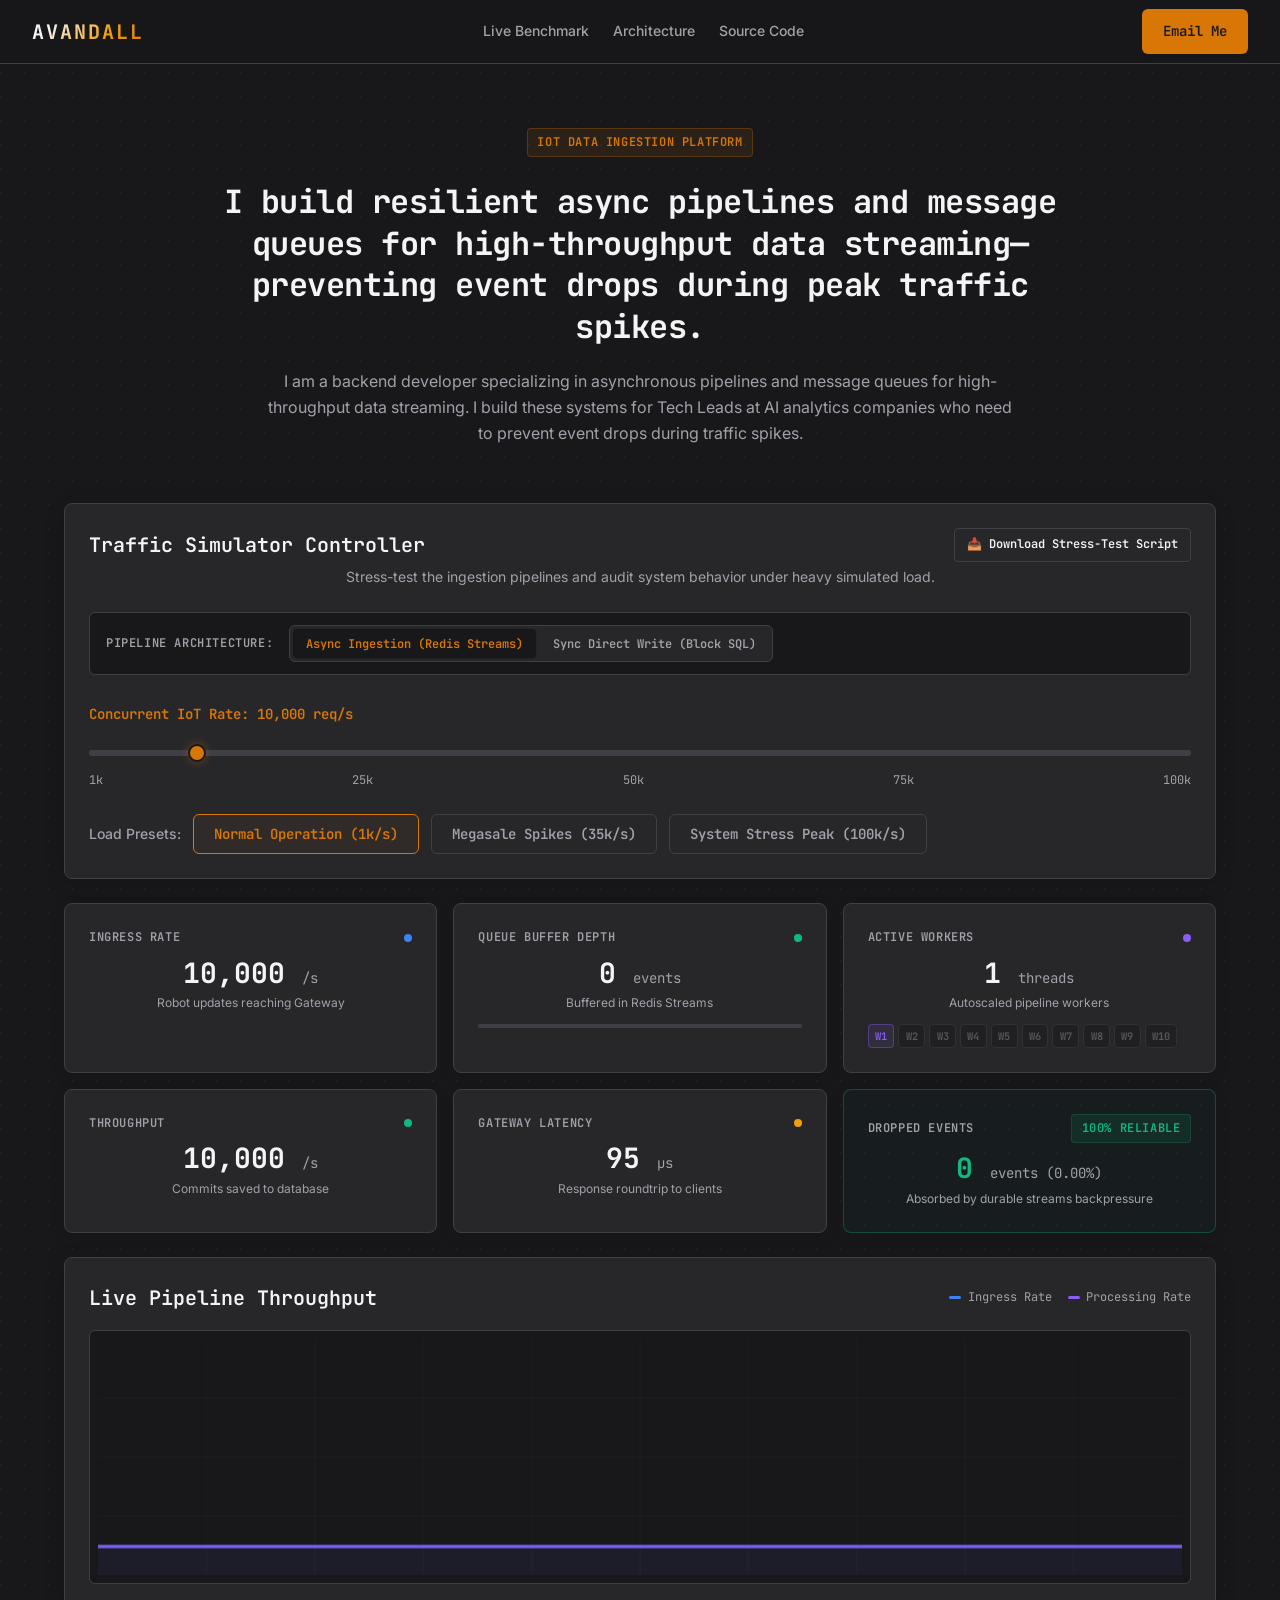
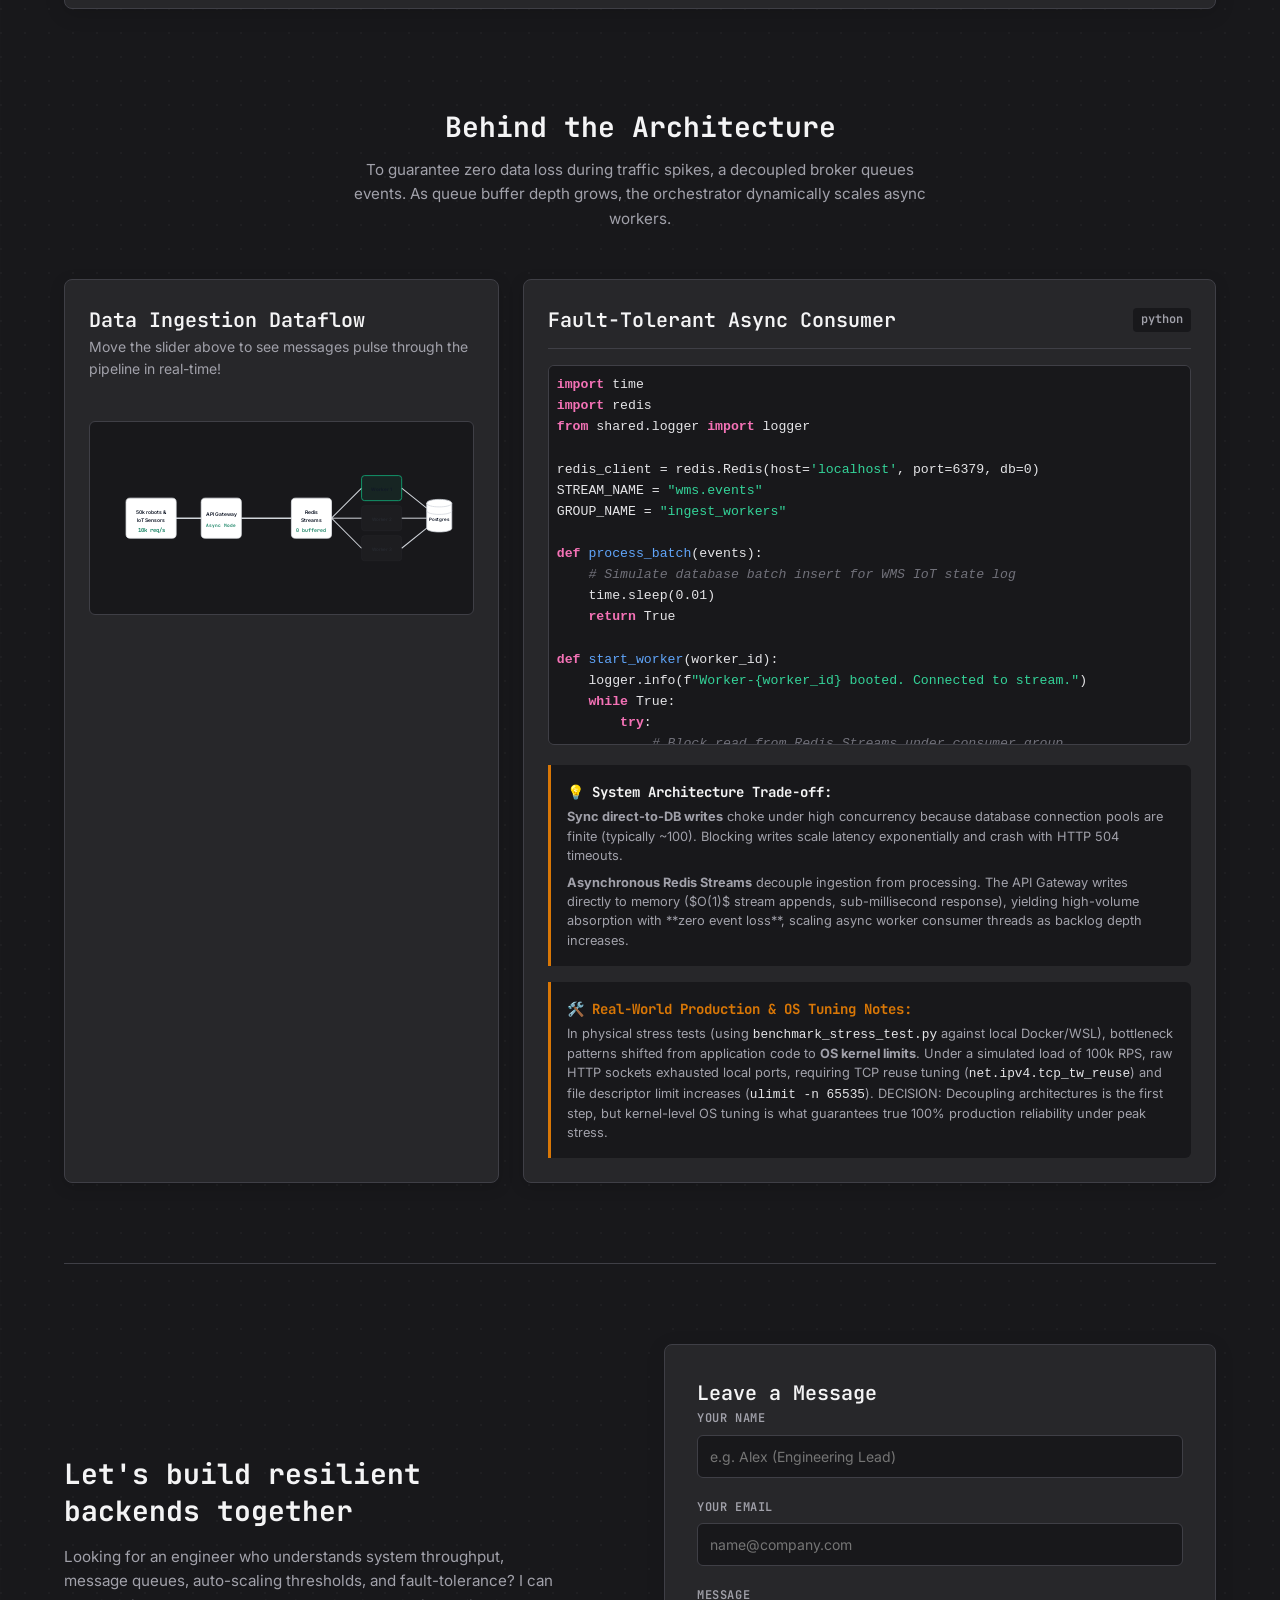
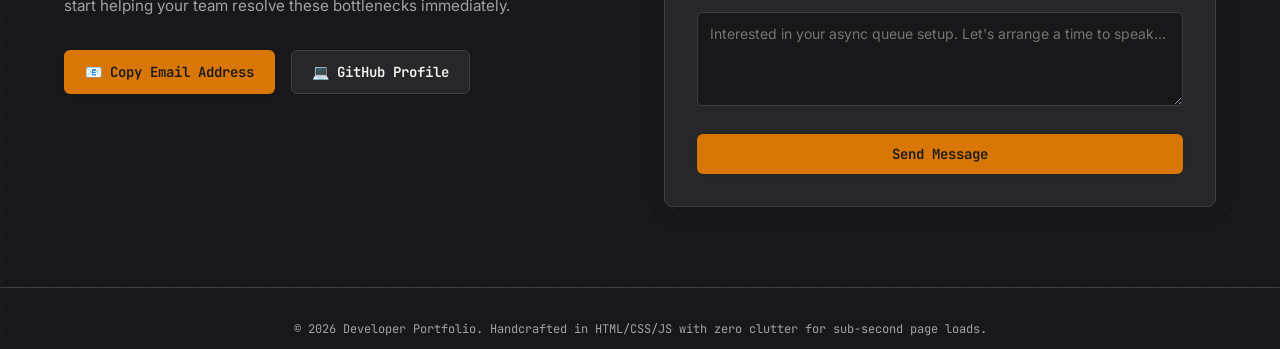
==== portfolio/index.html @ 6d02aaa0 "design(portfolio): change brand logo to dynamic gradient AVANDALL and remove dot suffix" ====
<!DOCTYPE html>
<html lang="en">
<head>
    <meta charset="UTF-8">
    <meta name="viewport" content="width=device-width, initial-scale=1.0">
    <title>High-Throughput Async Ingestion Engine | Portfolio</title>
    <meta name="description" content="A live performance benchmark comparing Synchronous and Asynchronous ingestion pipelines. Built to prove system efficiency and zero data loss architecture under peak load.">
    <!-- Google Fonts: Inter & JetBrains Mono -->
    <link rel="preconnect" href="https://fonts.googleapis.com">
    <link rel="preconnect" href="https://fonts.gstatic.com" crossorigin>
    <link href="https://fonts.googleapis.com/css2?family=Inter:wght@400;500;600&family=JetBrains+Mono:ital,wght@0,400;0,600;0,700;1,400&display=swap" rel="stylesheet">
    <link rel="stylesheet" href="styles.css">
</head>
<body>

    <!-- Header Navigation -->
    <header class="header">
        <div class="logo">
            AVANDALL
        </div>
        <nav class="nav">
            <a href="#benchmark" class="nav-link">Live Benchmark</a>
            <a href="#architecture" class="nav-link">Architecture</a>
            <a href="#code" class="nav-link">Source Code</a>
        </nav>
        <a href="#contact" id="cta-header-btn" class="btn btn-primary">Email Me</a>
    </header>

    <main class="container">
        
        <!-- SECTION 1: HERO & LIVE BENCHMARK -->
        <section id="benchmark" class="section hero-section">
            <div class="hero-content">
                <span class="badge badge-accent">IoT Data Ingestion Platform</span>
                <h1 class="hero-title">I build resilient async pipelines and message queues for high-throughput data streaming—preventing event drops during peak traffic spikes.</h1>
                <p class="hero-subtitle">
                    I am a backend developer specializing in asynchronous pipelines and message queues for high-throughput data streaming. I build these systems for Tech Leads at AI analytics companies who need to prevent event drops during traffic spikes.
                </p>
            </div>

            <!-- Dashboard Wrapper -->
            <div class="dashboard-wrapper" id="dashboard-container">
                
                <!-- Ingestion Load Controller (Slider, Modes & Presets) -->
                <div class="dashboard-card control-card" id="main-control-card">
                    <div class="control-header">
                        <h3 class="card-title">Traffic Simulator Controller</h3>
                        <a href="benchmark_stress_test.py" download="benchmark_stress_test.py" class="btn btn-secondary btn-sm" id="btn-download-script">
                            📥 Download Stress-Test Script
                        </a>
                    </div>
                    <p class="card-desc">Stress-test the ingestion pipelines and audit system behavior under heavy simulated load.</p>
                    
                    <!-- Toggle Switch for Sync vs Async -->
                    <div class="mode-select-container">
                        <span class="control-label">Pipeline Architecture:</span>
                        <div class="toggle-group">
                            <button type="button" class="btn btn-toggle active" id="btn-mode-async" onclick="toggleMode(true)">
                                Async Ingestion (Redis Streams)
                            </button>
                            <button type="button" class="btn btn-toggle" id="btn-mode-sync" onclick="toggleMode(false)">
                                Sync Direct Write (Block SQL)
                            </button>
                        </div>
                    </div>

                    <div class="slider-container">
                        <div class="slider-labels">
                            <span class="slider-val-label">Concurrent IoT Rate: <span id="current-load-text">10,000</span> req/s</span>
                        </div>
                        <input type="range" id="load-slider" min="1000" max="100000" step="1000" value="10000" class="custom-slider">
                        <div class="slider-ticks">
                            <span>1k</span>
                            <span>25k</span>
                            <span>50k</span>
                            <span>75k</span>
                            <span>100k</span>
                        </div>
                    </div>

                    <div class="presets-container">
                        <span class="presets-label">Load Presets:</span>
                        <button type="button" class="btn btn-outline active" id="preset-idle" onclick="setPreset(1000, this)">Normal Operation (1k/s)</button>
                        <button type="button" class="btn btn-outline" id="preset-med" onclick="setPreset(35000, this)">Megasale Spikes (35k/s)</button>
                        <button type="button" class="btn btn-outline" id="preset-peak" onclick="setPreset(100000, this)">System Stress Peak (100k/s)</button>
                    </div>
                </div>

                <!-- Telemetry Stats Grid -->
                <div class="stats-grid">
                    <!-- Stat 1: Ingress Rate -->
                    <div class="stat-card">
                        <div class="stat-header">
                            <span class="stat-title">Ingress Rate</span>
                            <span class="stat-indicator pulse-blue"></span>
                        </div>
                        <div class="stat-value" id="stat-ingress">10,000 <span class="stat-unit">/s</span></div>
                        <div class="stat-desc">Robot updates reaching Gateway</div>
                    </div>

                    <!-- Stat 2: Queue Depth -->
                    <div class="stat-card" id="card-queue-depth">
                        <div class="stat-header">
                            <span class="stat-title">Queue Buffer Depth</span>
                            <span class="stat-indicator" id="queue-indicator"></span>
                        </div>
                        <div class="stat-value" id="stat-queue">0 <span class="stat-unit">events</span></div>
                        <div class="stat-desc">Buffered in Redis Streams</div>
                        <div class="progress-bar-container">
                            <div class="progress-bar-fill" id="queue-bar-fill" style="width: 0%"></div>
                        </div>
                    </div>

                    <!-- Stat 3: Active Workers -->
                    <div class="stat-card" id="card-active-workers">
                        <div class="stat-header">
                            <span class="stat-title">Active Workers</span>
                            <span class="stat-indicator pulse-purple"></span>
                        </div>
                        <div class="stat-value" id="stat-workers">1 <span class="stat-unit">threads</span></div>
                        <div class="stat-desc">Autoscaled pipeline workers</div>
                        <div class="worker-chips-container" id="worker-chips">
                            <span class="worker-chip active">W1</span>
                        </div>
                    </div>

                    <!-- Stat 4: Process Throughput -->
                    <div class="stat-card">
                        <div class="stat-header">
                            <span class="stat-title">Throughput</span>
                            <span class="stat-indicator pulse-emerald"></span>
                        </div>
                        <div class="stat-value" id="stat-throughput">10,000 <span class="stat-unit">/s</span></div>
                        <div class="stat-desc">Commits saved to database</div>
                    </div>

                    <!-- Stat 5: Latency -->
                    <div class="stat-card" id="card-system-latency">
                        <div class="stat-header">
                            <span class="stat-title">Gateway Latency</span>
                            <span class="stat-indicator pulse-yellow" id="latency-indicator"></span>
                        </div>
                        <div class="stat-value" id="stat-latency">110 <span class="stat-unit">µs</span></div>
                        <div class="stat-desc">Response roundtrip to clients</div>
                    </div>

                    <!-- Stat 6: Event Loss -->
                    <div class="stat-card highlight-emerald" id="card-dropped-events">
                        <div class="stat-header">
                            <span class="stat-title">Dropped Events</span>
                            <span class="badge badge-success" id="dropped-badge">100% Reliable</span>
                        </div>
                        <div class="stat-value text-emerald" id="stat-dropped">0 <span class="stat-unit">events (0.00%)</span></div>
                        <div class="stat-desc" id="dropped-desc">Absorbed by durable streams backpressure</div>
                    </div>
                </div>

                <!-- Real-Time Graph Canvas -->
                <div class="dashboard-card chart-card">
                    <div class="chart-header">
                        <h3 class="card-title">Live Pipeline Throughput</h3>
                        <div class="chart-legend">
                            <span class="legend-item"><span class="legend-color line-ingress"></span>Ingress Rate</span>
                            <span class="legend-item"><span class="legend-color line-process"></span>Processing Rate</span>
                            <span class="legend-item" id="legend-dropped-item" style="display:none;"><span class="legend-color line-dropped"></span>Dropped Events</span>
                        </div>
                    </div>
                    <div class="canvas-container">
                        <canvas id="liveChart" height="240"></canvas>
                    </div>
                </div>
            </div>
        </section>

        <!-- SECTION 2: SYSTEM ARCHITECTURE & CODE (Believing) -->
        <section id="architecture" class="section code-arch-section">
            <h2 class="section-title">Behind the Architecture</h2>
            <p class="section-subtitle">
                To guarantee zero data loss during traffic spikes, a decoupled broker queues events. As queue buffer depth grows, the orchestrator dynamically scales async workers.
            </p>

            <div class="arch-grid">
                <!-- SVG Interactive Architecture Diagram -->
                <div class="arch-card">
                    <h3 class="card-title">Data Ingestion Dataflow</h3>
                    <p class="card-desc">Move the slider above to see messages pulse through the pipeline in real-time!</p>
                    
                    <div class="svg-wrapper">
                        <svg viewBox="0 0 700 320" class="arch-svg">
                            <!-- Grid background -->
                            <defs>
                                <pattern id="grid" width="20" height="20" patternUnits="userSpaceOnUse">
                                    <path d="M 20 0 L 0 0 0 20" fill="none" stroke="rgba(0,0,0,0.03)" stroke-width="1"/>
                                </pattern>
                            </defs>
                            <rect width="100%" height="100%" fill="url(#grid)" rx="8" />

                            <!-- Connecting paths -->
                            <!-- Source to Gateway -->
                            <path d="M 90 160 L 190 160" stroke="#D1D5DB" stroke-width="3" fill="none" id="path1"/>
                            <!-- Gateway to Broker (Queue) / Gateway to DB (Sync path) -->
                            <path d="M 270 160 L 370 160" stroke="#D1D5DB" stroke-width="3" fill="none" id="path2"/>
                            
                            <!-- Broker to Workers -->
                            <path d="M 450 160 L 510 100" stroke="#D1D5DB" stroke-width="2" fill="none" id="path-worker1"/>
                            <path d="M 450 160 L 510 160" stroke="#D1D5DB" stroke-width="2" fill="none" id="path-worker2"/>
                            <path d="M 450 160 L 510 220" stroke="#D1D5DB" stroke-width="2" fill="none" id="path-worker3"/>
                            
                            <!-- Workers to Postgres -->
                            <path d="M 590 100 L 640 140" stroke="#D1D5DB" stroke-width="2" fill="none" id="path-db1"/>
                            <path d="M 590 160 L 640 160" stroke="#D1D5DB" stroke-width="2" fill="none" id="path-db2"/>
                            <path d="M 590 220 L 640 180" stroke="#D1D5DB" stroke-width="2" fill="none" id="path-db3"/>

                            <!-- Dynamic Animated Ingestion Particles -->
                            <circle r="5" fill="#047857" id="particle-ingest" style="offset-path: path('M 90 160 L 190 160'); animation: moveParticle 1s infinite linear;"></circle>
                            <circle r="5" fill="#10B981" id="particle-queue" style="offset-path: path('M 270 160 L 370 160'); animation: moveParticle 0.8s infinite linear;"></circle>

                            <!-- Node 1: Ingress Load -->
                            <g transform="translate(40, 120)">
                                <rect width="100" height="80" rx="8" fill="#FFFFFF" stroke="#E5E7EB" stroke-width="1.5" />
                                <text x="50" y="32" text-anchor="middle" fill="#111827" font-size="10" font-family="Inter" font-weight="600">50k robots &</text>
                                <text x="50" y="47" text-anchor="middle" fill="#111827" font-size="10" font-family="Inter" font-weight="600">IoT Sensors</text>
                                <text x="50" y="68" text-anchor="middle" fill="#047857" font-size="11" font-family="JetBrains Mono" font-weight="600" id="svg-load-text">10k req/s</text>
                            </g>

                            <!-- Node 2: API Gateway -->
                            <g transform="translate(190, 120)">
                                <rect width="80" height="80" rx="8" fill="#FFFFFF" stroke="#E5E7EB" stroke-width="1.5" />
                                <text x="40" y="35" text-anchor="middle" fill="#111827" font-size="10" font-family="Inter" font-weight="600">API Gateway</text>
                                <text x="40" y="58" text-anchor="middle" fill="#047857" font-size="9" font-family="JetBrains Mono" font-weight="600" id="svg-gateway-mode">Async Mode</text>
                            </g>

                            <!-- Node 3: Message Queue / Redis Streams -->
                            <g transform="translate(370, 120)" id="svg-queue-node">
                                <rect width="80" height="80" rx="8" fill="#FFFFFF" stroke="#E5E7EB" stroke-width="1.5" />
                                <text x="40" y="32" text-anchor="middle" fill="#111827" font-size="10" font-family="Inter" font-weight="600">Redis</text>
                                <text x="40" y="47" text-anchor="middle" fill="#111827" font-size="10" font-family="Inter" font-weight="600">Streams</text>
                                <text x="40" y="68" text-anchor="middle" fill="#047857" font-size="10" font-family="JetBrains Mono" font-weight="600" id="svg-queue-depth">0 buffered</text>
                            </g>

                            <!-- Node 4: Async Worker Pool -->
                            <!-- Worker 1 -->
                            <g transform="translate(510, 75)" id="svg-worker-node1">
                                <rect width="80" height="50" rx="6" fill="#FFFFFF" stroke="#10b981" stroke-width="1.5" class="worker-node-rect" />
                                <text x="40" y="30" text-anchor="middle" fill="#111827" font-size="9" font-family="Inter" font-weight="600">Worker 1</text>
                            </g>
                            <!-- Worker 2 -->
                            <g transform="translate(510, 135)" id="svg-worker-node2" style="opacity: 0.35;">
                                <rect width="80" height="50" rx="6" fill="#FFFFFF" stroke="#E5E7EB" stroke-width="1" class="worker-node-rect" />
                                <text x="40" y="30" text-anchor="middle" fill="#4B5563" font-size="9" font-family="Inter">Worker 2</text>
                            </g>
                            <!-- Worker 3 -->
                            <g transform="translate(510, 195)" id="svg-worker-node3" style="opacity: 0.35;">
                                <rect width="80" height="50" rx="6" fill="#FFFFFF" stroke="#E5E7EB" stroke-width="1" class="worker-node-rect" />
                                <text x="40" y="30" text-anchor="middle" fill="#4B5563" font-size="9" font-family="Inter">Worker 3</text>
                            </g>

                            <!-- Node 5: Database (Postgres) -->
                            <g transform="translate(640, 120)">
                                <path d="M 0 10 C 0 0, 50 0, 50 10 L 50 60 C 50 70, 0 70, 0 60 Z" fill="#FFFFFF" stroke="#D1D5DB" stroke-width="1.5" />
                                <path d="M 0 10 C 0 20, 50 20, 50 10" fill="none" stroke="#D1D5DB" stroke-width="1.5" />
                                <path d="M 0 25 C 0 35, 50 35, 50 25" fill="none" stroke="#D1D5DB" stroke-width="1.5" />
                                <text x="25" y="45" text-anchor="middle" fill="#111827" font-size="9" font-family="Inter" font-weight="600">Postgres</text>
                            </g>
                        </svg>
                    </div>
                </div>

                <!-- Code Viewer Card -->
                <div id="code" class="arch-card code-card">
                    <div class="code-header">
                        <span class="card-title">Fault-Tolerant Async Consumer</span>
                        <span class="code-lang">python</span>
                    </div>
                    <div class="code-body-wrapper">
                        <pre><code><span class="keyword">import</span> time
<span class="keyword">import</span> redis
<span class="keyword">from</span> shared.logger <span class="keyword">import</span> logger

redis_client = redis.Redis(host=<span class="string">'localhost'</span>, port=6379, db=0)
STREAM_NAME = <span class="string">"wms.events"</span>
GROUP_NAME = <span class="string">"ingest_workers"</span>

<span class="keyword">def</span> <span class="function">process_batch</span>(events):
    <span class="comment"># Simulate database batch insert for WMS IoT state log</span>
    time.sleep(0.01)
    <span class="keyword">return</span> True

<span class="keyword">def</span> <span class="function">start_worker</span>(worker_id):
    logger.info(f<span class="string">"Worker-{worker_id} booted. Connected to stream."</span>)
    <span class="keyword">while</span> True:
        <span class="keyword">try</span>:
            <span class="comment"># Block read from Redis Streams under consumer group</span>
            records = redis_client.xreadgroup(
                GROUP_NAME, f<span class="string">"worker_{worker_id}"</span>,
                {STREAM_NAME: <span class="string">">"</span>}, count=100, block=2000
            )
            <span class="keyword">if</span> <span class="keyword">not</span> records:
                <span class="keyword">continue</span>

            <span class="keyword">for</span> stream, messages <span class="keyword">in</span> records:
                <span class="keyword">for</span> msg_id, payload <span class="keyword">in</span> messages:
                    <span class="keyword">if</span> process_batch(payload):
                        <span class="comment"># Manual ACK guarantees zero data loss on worker crash!</span>
                        redis_client.xack(STREAM_NAME, GROUP_NAME, msg_id)
        <span class="keyword">except</span> Exception <span class="keyword">as</span> e:
            logger.error(f<span class="string">"Error in worker consumer loop: {e}"</span>)
            time.sleep(1)  <span class="comment"># Backoff delay</span></code></pre>
                    </div>
                    <div class="code-explain">
                        <span class="explain-title">💡 System Architecture Trade-off:</span>
                        <p class="explain-desc">
                            <strong>Sync direct-to-DB writes</strong> choke under high concurrency because database connection pools are finite (typically ~100). Blocking writes scale latency exponentially and crash with HTTP 504 timeouts. 
                        </p>
                        <p class="explain-desc" style="margin-top: 0.5rem;">
                            <strong>Asynchronous Redis Streams</strong> decouple ingestion from processing. The API Gateway writes directly to memory ($O(1)$ stream appends, sub-millisecond response), yielding high-volume absorption with **zero event loss**, scaling async worker consumer threads as backlog depth increases.
                        </p>
                    </div>
                    <div class="code-explain" style="margin-top: 1rem; border-left-color: var(--color-amber-600);">
                        <span class="explain-title" style="color: var(--text-accent);">🛠️ Real-World Production & OS Tuning Notes:</span>
                        <p class="explain-desc">
                            In physical stress tests (using <code>benchmark_stress_test.py</code> against local Docker/WSL), bottleneck patterns shifted from application code to <strong>OS kernel limits</strong>. Under a simulated load of 100k RPS, raw HTTP sockets exhausted local ports, requiring TCP reuse tuning (<code>net.ipv4.tcp_tw_reuse</code>) and file descriptor limit increases (<code>ulimit -n 65535</code>). DECISION: Decoupling architectures is the first step, but kernel-level OS tuning is what guarantees true 100% production reliability under peak stress.
                        </p>
                    </div>
                </div>
            </div>
        </section>

        <!-- SECTION 3: CALL TO ACTION (Taking Action) -->
        <section id="contact" class="section contact-section">
            <div class="contact-grid">
                <div class="contact-info">
                    <h2 class="contact-title">Let's build resilient backends together</h2>
                    <p class="contact-desc">
                        Looking for an engineer who understands system throughput, message queues, auto-scaling thresholds, and fault-tolerance? I can start helping your team resolve these bottlenecks immediately.
                    </p>
                    <div class="contact-quick-links">
                        <button onclick="copyEmailToClipboard(this)" class="btn btn-primary" id="btn-copy-email">
                            <span>📧</span> Copy Email Address
                        </button>
                        <a href="https://github.com/avandall" target="_blank" class="btn btn-secondary">
                            <span>💻</span> GitHub Profile
                        </a>
                    </div>
                </div>

                <!-- Simulating direct contact message form -->
                <div class="contact-form-card">
                    <h3 class="card-title">Leave a Message</h3>
                    <form id="contact-form" onsubmit="handleFormSubmit(event)">
                        <div class="form-group">
                            <label for="form-name">Your Name</label>
                            <input type="text" id="form-name" required placeholder="e.g. Alex (Engineering Lead)">
                        </div>
                        <div class="form-group">
                            <label for="form-email">Your Email</label>
                            <input type="email" id="form-email" required placeholder="name@company.com">
                        </div>
                        <div class="form-group">
                            <label for="form-msg">Message</label>
                            <textarea id="form-msg" rows="4" required placeholder="Interested in your async queue setup. Let's arrange a time to speak..."></textarea>
                        </div>
                        <button type="submit" id="form-submit-btn" class="btn btn-primary btn-full">
                            Send Message
                        </button>
                    </form>
                    <div id="form-success-alert" class="alert-success style-hidden">
                        ✓ Message simulated successfully! Thank you for testing.
                    </div>
                </div>
            </div>
        </section>

    </main>

    <!-- Footer -->
    <footer class="footer-bottom">
        <p>&copy; 2026 Developer Portfolio. Handcrafted in HTML/CSS/JS with zero clutter for sub-second page loads.</p>
    </footer>

    <div id="toast-message" class="toast-message style-hidden"></div>
    <script src="script.js"></script>
</body>
</html>
---- portfolio/styles.css ----
/* ==========================================
   CSS RESET & DESIGN SYSTEM (CLAUDE DARK THEME)
   ========================================== */
:root {
    --bg-main: #18181B; /* Zinc 900 */
    --bg-card: #27272A; /* Zinc 800 */
    --bg-card-hover: #2E2E33;
    --border-card: #3F3F46; /* Zinc 700 */
    
    --text-primary: #F4F4F5; /* Zinc 100 */
    --text-secondary: #A1A1AA; /* Zinc 400 */
    --text-accent: #D97706; /* Amber 600 - Claude Terracotta */
    
    --color-amber-500: #F59E0B;
    --color-amber-600: #D97706;
    --color-amber-700: #B45309;
    
    --color-emerald-500: #10B981;
    --color-emerald-600: #059669;
    
    --color-red-500: #EF4444;
    --color-red-600: #DC2626;
    --color-red-500-alpha: rgba(239, 68, 68, 0.15);
    
    --color-blue-500: #3B82F6;
    --color-purple-500: #8B5CF6;
    --color-pink-500: #EC4899;

    --font-sans: 'Inter', system-ui, -apple-system, sans-serif;
    --font-mono: 'JetBrains Mono', monospace;
}

* {
    margin: 0;
    padding: 0;
    box-sizing: border-box;
}

html {
    scroll-behavior: smooth;
    font-size: 16px;
}

body {
    background-color: var(--bg-main);
    /* Clean light-dot grid background pattern on dark canvas */
    background-image: 
        radial-gradient(circle at 1px 1px, rgba(255, 255, 255, 0.03) 1px, transparent 0),
        linear-gradient(to right, rgba(255, 255, 255, 0.005) 1px, transparent 0);
    background-size: 24px 24px, 100% 1px;
    color: var(--text-primary);
    font-family: var(--font-sans);
    line-height: 1.6;
    overflow-x: hidden;
    -webkit-font-smoothing: antialiased;
}

/* Scrollbar styling */
::-webkit-scrollbar {
    width: 6px;
    height: 6px;
}
::-webkit-scrollbar-track {
    background: var(--bg-main);
}
::-webkit-scrollbar-thumb {
    background: #3F3F46;
    border-radius: 3px;
}
::-webkit-scrollbar-thumb:hover {
    background: #52525B;
}

/* ==========================================
   HEADER STYLE
   ========================================== */
.header {
    position: fixed;
    top: 0;
    left: 0;
    right: 0;
    height: 64px;
    background: rgba(24, 24, 27, 0.85);
    backdrop-filter: blur(12px);
    -webkit-backdrop-filter: blur(12px);
    border-bottom: 1px solid var(--border-card);
    display: flex;
    justify-content: space-between;
    align-items: center;
    padding: 0 2rem;
    z-index: 100;
}

.logo {
    display: inline-flex;
    align-items: center;
    font-family: var(--font-mono);
    font-weight: 700;
    font-size: 1.25rem;
    letter-spacing: 2px;
    text-transform: uppercase;
    
    background: linear-gradient(135deg, #F4F4F5 20%, #F59E0B 65%, #D97706 100%);
    -webkit-background-clip: text;
    -webkit-text-fill-color: transparent;
    background-clip: text;
}

.nav {
    display: flex;
    gap: 1.5rem;
}
.nav-link {
    color: var(--text-secondary);
    text-decoration: none;
    font-size: 0.875rem;
    font-weight: 500;
    font-family: var(--font-sans);
    transition: color 0.2s;
}
.nav-link:hover {
    color: var(--text-accent);
}

/* ==========================================
   BUTTONS & BADGES
   ========================================== */
.btn {
    display: inline-flex;
    align-items: center;
    justify-content: center;
    gap: 0.5rem;
    padding: 0.625rem 1.25rem;
    border-radius: 6px;
    font-family: var(--font-mono);
    font-weight: 600;
    font-size: 0.875rem;
    text-decoration: none;
    cursor: pointer;
    transition: all 0.2s cubic-bezier(0.4, 0, 0.2, 1);
    border: 1px solid transparent;
}
.btn-primary {
    background-color: var(--color-amber-600);
    color: #18181B; /* Dark text on bright background for high contrast */
    box-shadow: 0 1px 2px rgba(0, 0, 0, 0.1);
}
.btn-primary:hover {
    background-color: var(--color-amber-500);
    transform: translateY(-1px);
    box-shadow: 0 4px 12px rgba(217, 119, 6, 0.3);
}
.btn-primary:active {
    transform: translateY(0);
}

.btn-secondary {
    background-color: #27272A;
    color: var(--text-primary);
    border: 1px solid var(--border-card);
    box-shadow: 0 1px 2px rgba(0, 0, 0, 0.05);
}
.btn-secondary:hover {
    background-color: #2E2E33;
    border-color: #52525B;
    transform: translateY(-1px);
}

.btn-outline {
    background: transparent;
    border: 1px solid #3F3F46;
    color: var(--text-secondary);
}
.btn-outline:hover, .btn-outline.active {
    border-color: var(--color-amber-600);
    color: var(--color-amber-600);
    background: rgba(217, 119, 6, 0.05);
}
.btn-full {
    width: 100%;
}
.btn-sm {
    padding: 0.4rem 0.75rem;
    font-size: 0.75rem;
    border-radius: 4px;
}

/* BADGES */
.badge {
    display: inline-block;
    padding: 0.25rem 0.6rem;
    border-radius: 4px;
    font-family: var(--font-mono);
    font-size: 0.75rem;
    font-weight: 600;
    text-transform: uppercase;
    letter-spacing: 0.05em;
}
.badge-accent {
    background: rgba(217, 119, 6, 0.1);
    color: var(--text-accent);
    border: 1px solid rgba(217, 119, 6, 0.25);
}
.badge-success {
    background: rgba(16, 185, 129, 0.1);
    color: var(--color-emerald-500);
    border: 1px solid rgba(16, 185, 129, 0.2);
}
.badge-danger {
    background: rgba(239, 68, 68, 0.1);
    color: var(--color-red-500);
    border: 1px solid rgba(239, 68, 68, 0.2);
}

/* ==========================================
   CONTAINER & SECTIONS
   ========================================== */
.container {
    max-width: 1200px;
    margin: 0 auto;
    padding: 64px 1.5rem 0;
}

.section {
    padding: 4rem 0 5rem;
}

/* HERO SECTION */
.hero-section {
    display: flex;
    flex-direction: column;
    align-items: center;
    text-align: center;
    padding-bottom: 2rem;
}
.hero-content {
    max-width: 900px;
    margin-bottom: 3.5rem;
}
.hero-title {
    font-family: var(--font-mono);
    font-size: 2rem;
    font-weight: 700;
    line-height: 1.3;
    margin: 1.5rem 0 1.25rem;
    letter-spacing: -0.5px;
    color: var(--text-primary);
}
@media (max-width: 768px) {
    .hero-title {
        font-size: 1.65rem;
    }
}
.hero-subtitle {
    font-size: 1rem;
    color: var(--text-secondary);
    font-weight: 400;
    max-width: 750px;
    margin: 0 auto;
    line-height: 1.65;
}

/* ==========================================
   DASHBOARD / SIMULATOR LAYOUT
   ========================================== */
.dashboard-wrapper {
    width: 100%;
    display: grid;
    grid-template-columns: 1fr;
    gap: 1.5rem;
}

.dashboard-card {
    background: var(--bg-card);
    border: 1px solid var(--border-card);
    border-radius: 8px;
    padding: 24px;
    transition: border-color 0.3s, box-shadow 0.3s;
    box-shadow: 0 4px 20px rgba(0, 0, 0, 0.15);
}
.dashboard-card:hover {
    border-color: #52525B;
}
.dashboard-card.card-error-state {
    border-color: rgba(239, 68, 68, 0.4);
    box-shadow: 0 0 20px rgba(239, 68, 68, 0.1);
}

.control-header {
    display: flex;
    justify-content: space-between;
    align-items: center;
    flex-wrap: wrap;
    gap: 0.75rem;
    margin-bottom: 0.25rem;
}

.card-title {
    font-family: var(--font-mono);
    font-size: 1.25rem;
    font-weight: 600;
}
.card-desc {
    font-size: 0.875rem;
    color: var(--text-secondary);
    margin-bottom: 1.5rem;
}

/* PIPELINE MODE SELECTOR */
.mode-select-container {
    display: flex;
    align-items: center;
    gap: 1rem;
    margin-bottom: 1.75rem;
    background: #18181B;
    border: 1px solid var(--border-card);
    padding: 0.75rem 1rem;
    border-radius: 6px;
    flex-wrap: wrap;
}
.control-label {
    font-family: var(--font-mono);
    font-size: 0.75rem;
    font-weight: 600;
    color: var(--text-secondary);
    text-transform: uppercase;
    letter-spacing: 0.05em;
}
.toggle-group {
    display: flex;
    gap: 0.25rem;
    background: #27272A;
    padding: 0.2rem;
    border-radius: 6px;
    border: 1px solid var(--border-card);
}
.btn-toggle {
    background: transparent;
    border: none;
    color: var(--text-secondary);
    padding: 0.4rem 0.8rem;
    font-family: var(--font-mono);
    font-size: 0.75rem;
    font-weight: 600;
    border-radius: 4px;
    cursor: pointer;
    transition: all 0.2s;
}
.btn-toggle:hover {
    color: var(--text-primary);
}
.btn-toggle.active {
    background: #18181B;
    color: var(--text-accent);
    box-shadow: 0 1px 2px rgba(0, 0, 0, 0.2);
}
#btn-mode-sync.active {
    color: var(--color-red-500);
}

/* CONTROL CARD (SLIDER & PRESETS) */
.slider-container {
    margin-bottom: 1.5rem;
}
.slider-labels {
    display: flex;
    justify-content: space-between;
    font-family: var(--font-mono);
    font-size: 0.875rem;
    margin-bottom: 0.75rem;
    color: var(--text-accent);
    font-weight: 600;
}
.custom-slider {
    width: 100%;
    -webkit-appearance: none;
    appearance: none;
    height: 6px;
    border-radius: 3px;
    background: #3F3F46;
    outline: none;
}
.custom-slider::-webkit-slider-thumb {
    -webkit-appearance: none;
    appearance: none;
    width: 18px;
    height: 18px;
    border-radius: 50%;
    background: var(--color-amber-600);
    border: 2px solid #18181B;
    box-shadow: 0 0 8px rgba(217, 119, 6, 0.4);
    cursor: pointer;
    transition: transform 0.1s, background-color 0.2s;
}
.custom-slider::-webkit-slider-thumb:hover {
    transform: scale(1.15);
    background-color: var(--color-amber-500);
}
.slider-ticks {
    display: flex;
    justify-content: space-between;
    font-size: 0.75rem;
    font-family: var(--font-mono);
    color: var(--text-secondary);
    margin-top: 0.5rem;
}

.presets-container {
    display: flex;
    align-items: center;
    gap: 0.75rem;
    flex-wrap: wrap;
}
.presets-label {
    font-size: 0.875rem;
    color: var(--text-secondary);
    font-weight: 500;
}

/* ==========================================
   TELEMETRY STATS GRID
   ========================================== */
.stats-grid {
    display: grid;
    grid-template-columns: repeat(3, 1fr);
    gap: 1rem;
}
@media (max-width: 900px) {
    .stats-grid {
        grid-template-columns: repeat(2, 1fr);
    }
}
@media (max-width: 600px) {
    .stats-grid {
        grid-template-columns: 1fr;
    }
}

.stat-card {
    background: var(--bg-card);
    border: 1px solid var(--border-card);
    border-radius: 8px;
    padding: 24px;
    position: relative;
    overflow: hidden;
    transition: border-color 0.3s, background-color 0.3s;
    box-shadow: 0 4px 15px rgba(0, 0, 0, 0.1);
}
.stat-card:hover {
    border-color: #52525B;
}
.stat-card.highlight-emerald {
    border-color: rgba(16, 185, 129, 0.3);
    background: rgba(16, 185, 129, 0.03);
}
.stat-card.highlight-emerald:hover {
    border-color: rgba(16, 185, 129, 0.5);
}
.stat-card.highlight-red {
    border-color: rgba(239, 68, 68, 0.3);
    background: rgba(239, 68, 68, 0.03);
}
.stat-card.highlight-red:hover {
    border-color: rgba(239, 68, 68, 0.5);
}

.stat-header {
    display: flex;
    justify-content: space-between;
    align-items: center;
    margin-bottom: 0.5rem;
}
.stat-title {
    font-family: var(--font-mono);
    font-size: 0.75rem;
    font-weight: 600;
    color: var(--text-secondary);
    text-transform: uppercase;
    letter-spacing: 0.05em;
}

.stat-value {
    font-size: 1.75rem;
    font-weight: 700;
    font-family: var(--font-mono);
    line-height: 1.2;
    transition: color 0.3s;
    color: var(--text-primary);
}
.stat-unit {
    font-size: 0.875rem;
    font-weight: 400;
    color: var(--text-secondary);
}
.text-emerald {
    color: var(--color-emerald-500) !important;
}
.text-red {
    color: var(--color-red-500) !important;
}

.stat-desc {
    font-size: 0.75rem;
    color: var(--text-secondary);
    margin-top: 0.25rem;
    transition: color 0.3s;
}

/* Stat indicators (colored pulsing dots) */
.stat-indicator {
    width: 8px;
    height: 8px;
    border-radius: 50%;
    display: inline-block;
}
.pulse-blue {
    background-color: var(--color-blue-500);
    box-shadow: 0 0 0 0 rgba(59, 130, 246, 0.7);
    animation: pulse-blue-anim 1.5s infinite;
}
.pulse-purple {
    background-color: var(--color-purple-500);
    box-shadow: 0 0 0 0 rgba(139, 92, 246, 0.7);
    animation: pulse-purple-anim 1.5s infinite;
}
.pulse-emerald {
    background-color: var(--color-emerald-500);
    box-shadow: 0 0 0 0 rgba(16, 185, 129, 0.7);
    animation: pulse-emerald-anim 1.5s infinite;
}
.pulse-yellow {
    background-color: var(--color-amber-500);
    box-shadow: 0 0 0 0 rgba(217, 119, 6, 0.7);
    animation: pulse-yellow-anim 1.5s infinite;
}
.pulse-red {
    background-color: var(--color-red-500);
    box-shadow: 0 0 0 0 rgba(239, 68, 68, 0.7);
    animation: pulse-red-anim 1.5s infinite;
}

/* Progress Bar (Queue Buffer) */
.progress-bar-container {
    width: 100%;
    height: 4px;
    background: #3F3F46;
    border-radius: 2px;
    margin-top: 0.75rem;
    overflow: hidden;
}
.progress-bar-fill {
    height: 100%;
    background: var(--color-pink-500);
    border-radius: 2px;
    transition: width 0.1s linear, background-color 0.3s;
}

/* Worker dynamic chips */
.worker-chips-container {
    display: flex;
    gap: 0.25rem;
    margin-top: 0.75rem;
    flex-wrap: wrap;
}
.worker-chip {
    font-size: 0.65rem;
    font-weight: 600;
    background: #18181B;
    border: 1px solid var(--border-card);
    color: var(--text-secondary);
    padding: 0.15rem 0.4rem;
    border-radius: 4px;
    font-family: var(--font-mono);
    transition: all 0.2s;
    opacity: 0.4;
}
.worker-chip.active {
    background: rgba(139, 92, 246, 0.1);
    border-color: rgba(139, 92, 246, 0.4);
    color: var(--color-purple-500);
    opacity: 1;
}

/* ==========================================
   CHART CARD
   ========================================== */
.chart-card {
    display: flex;
    flex-direction: column;
}
.chart-header {
    display: flex;
    justify-content: space-between;
    align-items: center;
    margin-bottom: 1rem;
    flex-wrap: wrap;
    gap: 0.5rem;
}
.chart-legend {
    display: flex;
    gap: 1rem;
    font-size: 0.75rem;
    font-family: var(--font-mono);
}
.legend-item {
    display: flex;
    align-items: center;
    gap: 0.4rem;
    color: var(--text-secondary);
}
.legend-color {
    width: 12px;
    height: 3px;
    border-radius: 2px;
    display: inline-block;
}
.line-ingress {
    background-color: var(--color-blue-500);
}
.line-process {
    background-color: var(--color-purple-500);
}
.line-dropped {
    background-color: var(--color-red-500);
}
.canvas-container {
    width: 100%;
    position: relative;
    background: #18181B;
    border: 1px solid var(--border-card);
    border-radius: 6px;
    padding: 0.5rem;
}
#liveChart {
    width: 100%;
    display: block;
}

/* ==========================================
   SECTION 2: SYSTEM ARCHITECTURE & CODE
   ========================================== */
.section-title {
    font-family: var(--font-mono);
    font-size: 1.75rem;
    font-weight: 700;
    text-align: center;
    margin-bottom: 0.5rem;
}
.section-subtitle {
    font-size: 0.95rem;
    color: var(--text-secondary);
    text-align: center;
    max-width: 600px;
    margin: 0 auto 3rem;
}

.arch-grid {
    display: grid;
    grid-template-columns: 1.25fr 1fr;
    gap: 1.5rem;
}
@media (max-width: 960px) {
    .arch-grid {
        grid-template-columns: 1fr;
    }
}

.arch-card {
    background: var(--bg-card);
    border: 1px solid var(--border-card);
    border-radius: 8px;
    padding: 24px;
    display: flex;
    flex-direction: column;
    box-shadow: 0 4px 15px rgba(0, 0, 0, 0.15);
}

.svg-wrapper {
    width: 100%;
    background: #18181B;
    border-radius: 6px;
    border: 1px solid var(--border-card);
    padding: 1rem;
    margin-top: 1rem;
}
.arch-svg {
    width: 100%;
    height: auto;
    display: block;
}

/* SVG particle animation rules */
@keyframes moveParticle {
    0% {
        offset-distance: 0%;
    }
    100% {
        offset-distance: 100%;
    }
}

.worker-node-rect {
    transition: stroke 0.2s, fill 0.2s;
}

/* CODE INTERACTIVE CARD (DARK SYNTAX THEME) */
.code-card {
    background: #27272A;
}
.code-header {
    display: flex;
    justify-content: space-between;
    align-items: center;
    margin-bottom: 1rem;
    padding-bottom: 0.75rem;
    border-bottom: 1px solid var(--border-card);
}
.code-lang {
    font-family: var(--font-mono);
    font-size: 0.75rem;
    font-weight: 600;
    background: #18181B;
    padding: 0.15rem 0.5rem;
    border-radius: 4px;
    color: var(--text-secondary);
}
.code-body-wrapper {
    font-family: var(--font-mono);
    font-size: 0.825rem;
    overflow-x: auto;
    padding: 0.5rem;
    background: #18181B;
    border: 1px solid var(--border-card);
    border-radius: 6px;
    max-height: 380px;
    overflow-y: auto;
}
pre {
    margin: 0;
}
code {
    color: #E4E4E7;
}

/* Code highlight tokens (dark theme) */
.keyword { color: #F472B6; font-weight: 600; } /* Light Pink */
.string { color: #34D399; }                   /* Bright Emerald */
.comment { color: #71717A; font-style: italic; } /* Zinc Muted */
.function { color: #60A5FA; }                 /* Light Blue */

.code-explain {
    margin-top: 1.25rem;
    padding: 1rem;
    background: #18181B;
    border-left: 3px solid var(--color-amber-600);
    border-radius: 0 6px 6px 0;
}
.explain-title {
    font-family: var(--font-mono);
    font-size: 0.875rem;
    font-weight: 700;
    color: var(--text-primary);
    display: block;
    margin-bottom: 0.25rem;
}
.explain-desc {
    font-size: 0.8rem;
    color: var(--text-secondary);
    line-height: 1.5;
}

/* ==========================================
   SECTION 3: CALL TO ACTION (Action Phase)
   ========================================== */
.contact-section {
    border-top: 1px solid var(--border-card);
    padding-top: 5rem;
    padding-bottom: 5rem;
}
.contact-grid {
    display: grid;
    grid-template-columns: 1fr 1fr;
    gap: 3rem;
    align-items: center;
}
@media (max-width: 768px) {
    .contact-grid {
        grid-template-columns: 1fr;
        gap: 2.5rem;
    }
}

.contact-info {
    max-width: 500px;
}
.contact-title {
    font-family: var(--font-mono);
    font-size: 1.75rem;
    font-weight: 700;
    line-height: 1.3;
    margin-bottom: 1rem;
}
.contact-desc {
    font-size: 0.95rem;
    color: var(--text-secondary);
    margin-bottom: 2rem;
    line-height: 1.6;
}
.contact-quick-links {
    display: flex;
    gap: 1rem;
    flex-wrap: wrap;
}

/* Form Card style */
.contact-form-card {
    background: var(--bg-card);
    border: 1px solid var(--border-card);
    border-radius: 8px;
    padding: 2rem;
    box-shadow: 0 4px 20px rgba(0, 0, 0, 0.1);
}
.form-group {
    margin-bottom: 1.25rem;
}
.form-group label {
    display: block;
    font-family: var(--font-mono);
    font-size: 0.75rem;
    font-weight: 600;
    text-transform: uppercase;
    letter-spacing: 0.05em;
    color: var(--text-secondary);
    margin-bottom: 0.4rem;
}
.form-group input, .form-group textarea {
    width: 100%;
    background: #18181B;
    border: 1px solid var(--border-card);
    border-radius: 6px;
    padding: 0.75rem;
    color: var(--text-primary);
    font-family: var(--font-sans);
    font-size: 0.875rem;
    outline: none;
    transition: border-color 0.2s, box-shadow 0.2s;
}
.form-group input:focus, .form-group textarea:focus {
    border-color: var(--color-amber-600);
    box-shadow: 0 0 0 3px rgba(217, 119, 6, 0.2);
}

.alert-success {
    background: rgba(16, 185, 129, 0.1);
    border: 1px solid rgba(16, 185, 129, 0.2);
    color: var(--color-emerald-500);
    padding: 0.75rem 1rem;
    border-radius: 6px;
    margin-top: 1.25rem;
    font-family: var(--font-mono);
    font-size: 0.8rem;
    font-weight: 600;
    transition: opacity 0.3s;
}
.style-hidden {
    display: none;
    opacity: 0;
}

/* ==========================================
   FOOTER
   ========================================== */
.footer-bottom {
    border-top: 1px solid var(--border-card);
    padding: 2rem 0;
    text-align: center;
    font-family: var(--font-mono);
    font-size: 0.75rem;
    color: var(--text-secondary);
}

/* ==========================================
   ANIMATIONS & PULSING EFFECTS
   ========================================== */
@keyframes pulse-blue-anim {
    0% { transform: scale(0.95); box-shadow: 0 0 0 0 rgba(59, 130, 246, 0.7); }
    70% { transform: scale(1); box-shadow: 0 0 0 6px rgba(59, 130, 246, 0); }
    100% { transform: scale(0.95); box-shadow: 0 0 0 0 rgba(59, 130, 246, 0); }
}
@keyframes pulse-purple-anim {
    0% { transform: scale(0.95); box-shadow: 0 0 0 0 rgba(139, 92, 246, 0.7); }
    70% { transform: scale(1); box-shadow: 0 0 0 6px rgba(139, 92, 246, 0); }
    100% { transform: scale(0.95); box-shadow: 0 0 0 0 rgba(139, 92, 246, 0); }
}
@keyframes pulse-emerald-anim {
    0% { transform: scale(0.95); box-shadow: 0 0 0 0 rgba(16, 185, 129, 0.7); }
    70% { transform: scale(1); box-shadow: 0 0 0 6px rgba(16, 185, 129, 0); }
    100% { transform: scale(0.95); box-shadow: 0 0 0 0 rgba(16, 185, 129, 0); }
}
@keyframes pulse-yellow-anim {
    0% { transform: scale(0.95); box-shadow: 0 0 0 0 rgba(217, 119, 6, 0.7); }
    70% { transform: scale(1); box-shadow: 0 0 0 6px rgba(217, 119, 6, 0); }
    100% { transform: scale(0.95); box-shadow: 0 0 0 0 rgba(217, 119, 6, 0); }
}
@keyframes pulse-red-anim {
    0% { transform: scale(0.95); box-shadow: 0 0 0 0 rgba(239, 68, 68, 0.7); }
    70% { transform: scale(1); box-shadow: 0 0 0 6px rgba(239, 68, 68, 0); }
    100% { transform: scale(0.95); box-shadow: 0 0 0 0 rgba(239, 68, 68, 0); }
}

@keyframes flash {
    0%, 100% { opacity: 1; }
    50% { opacity: 0.4; }
}

/* Toast Notification */
.toast-message {
    position: fixed;
    bottom: 24px;
    right: 24px;
    background-color: var(--bg-card);
    border: 1px solid var(--border-card);
    color: var(--text-primary);
    padding: 0.75rem 1.25rem;
    border-radius: 6px;
    font-family: var(--font-mono);
    font-size: 0.8rem;
    box-shadow: 0 4px 12px rgba(0, 0, 0, 0.25);
    z-index: 1000;
    transition: opacity 0.3s, transform 0.3s;
    opacity: 0;
    transform: translateY(10px);
    pointer-events: none;
}
.toast-message.show {
    opacity: 1;
    transform: translateY(0);
}
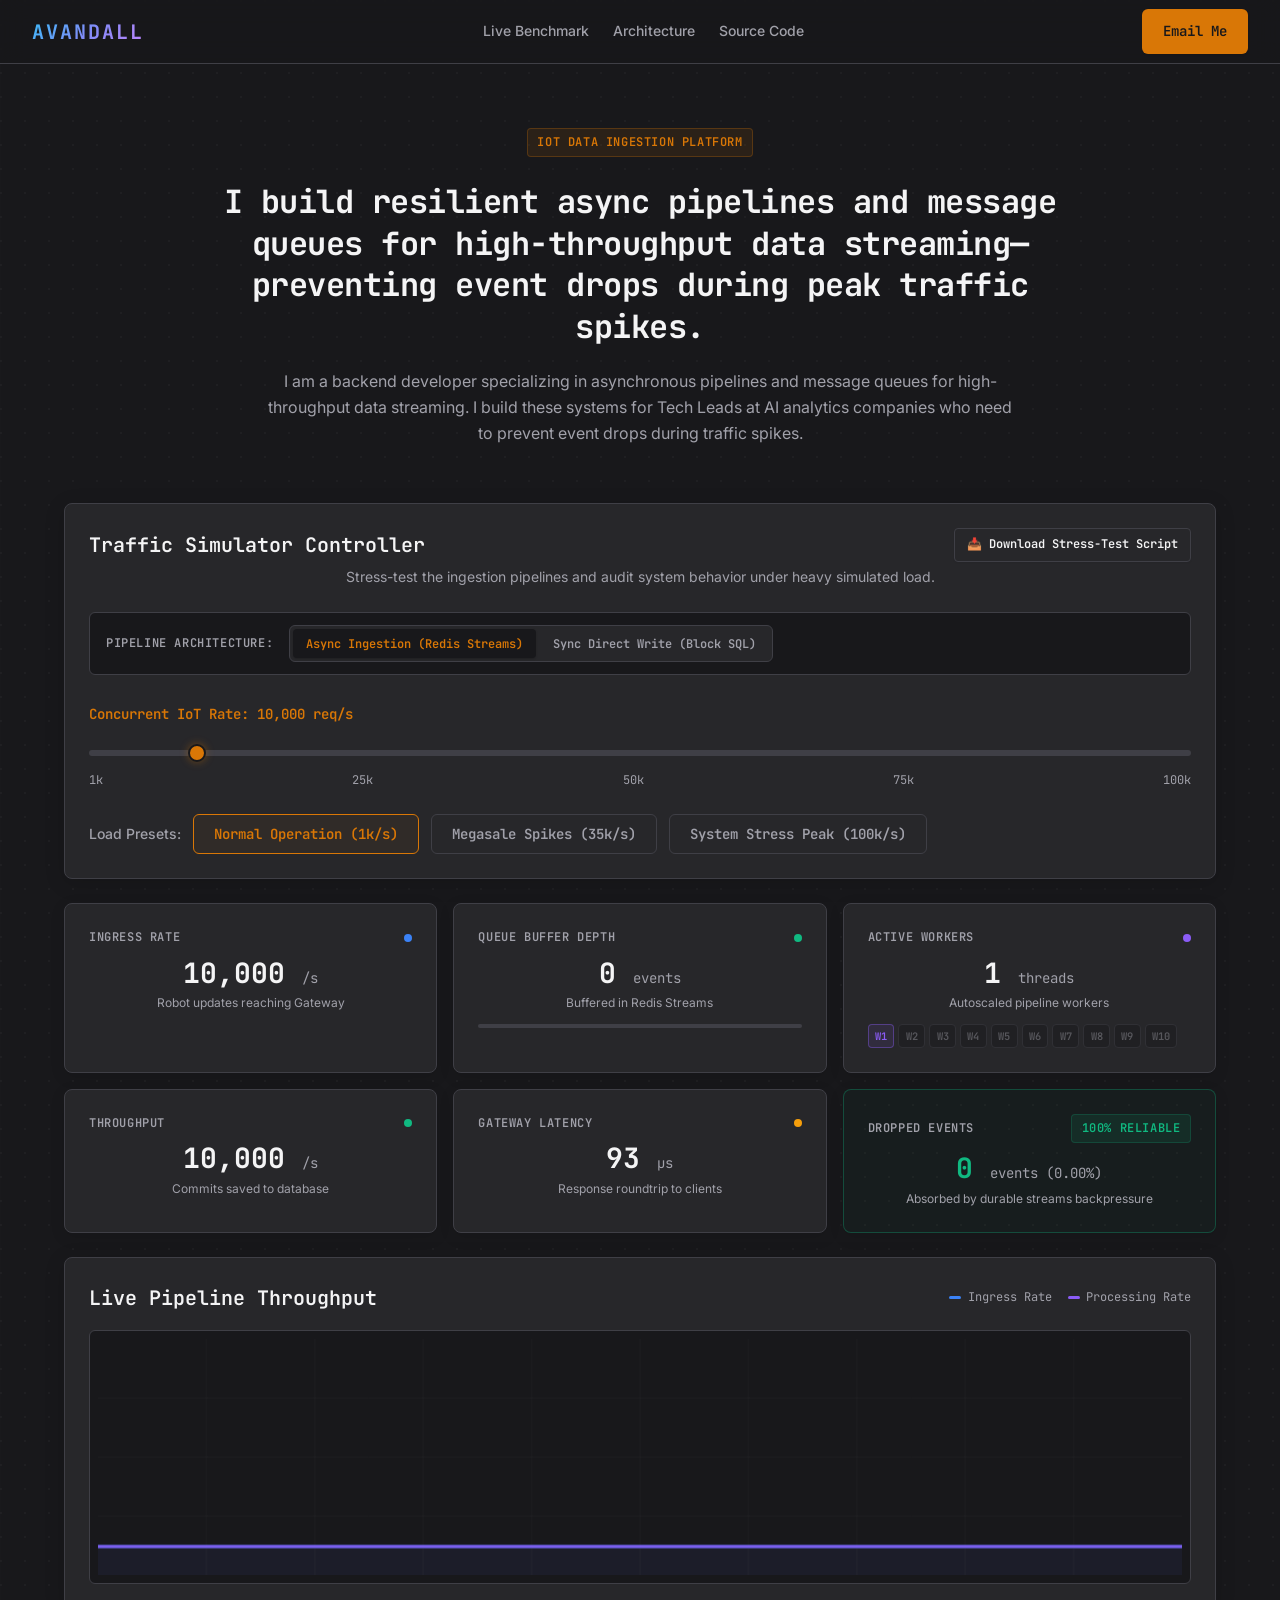
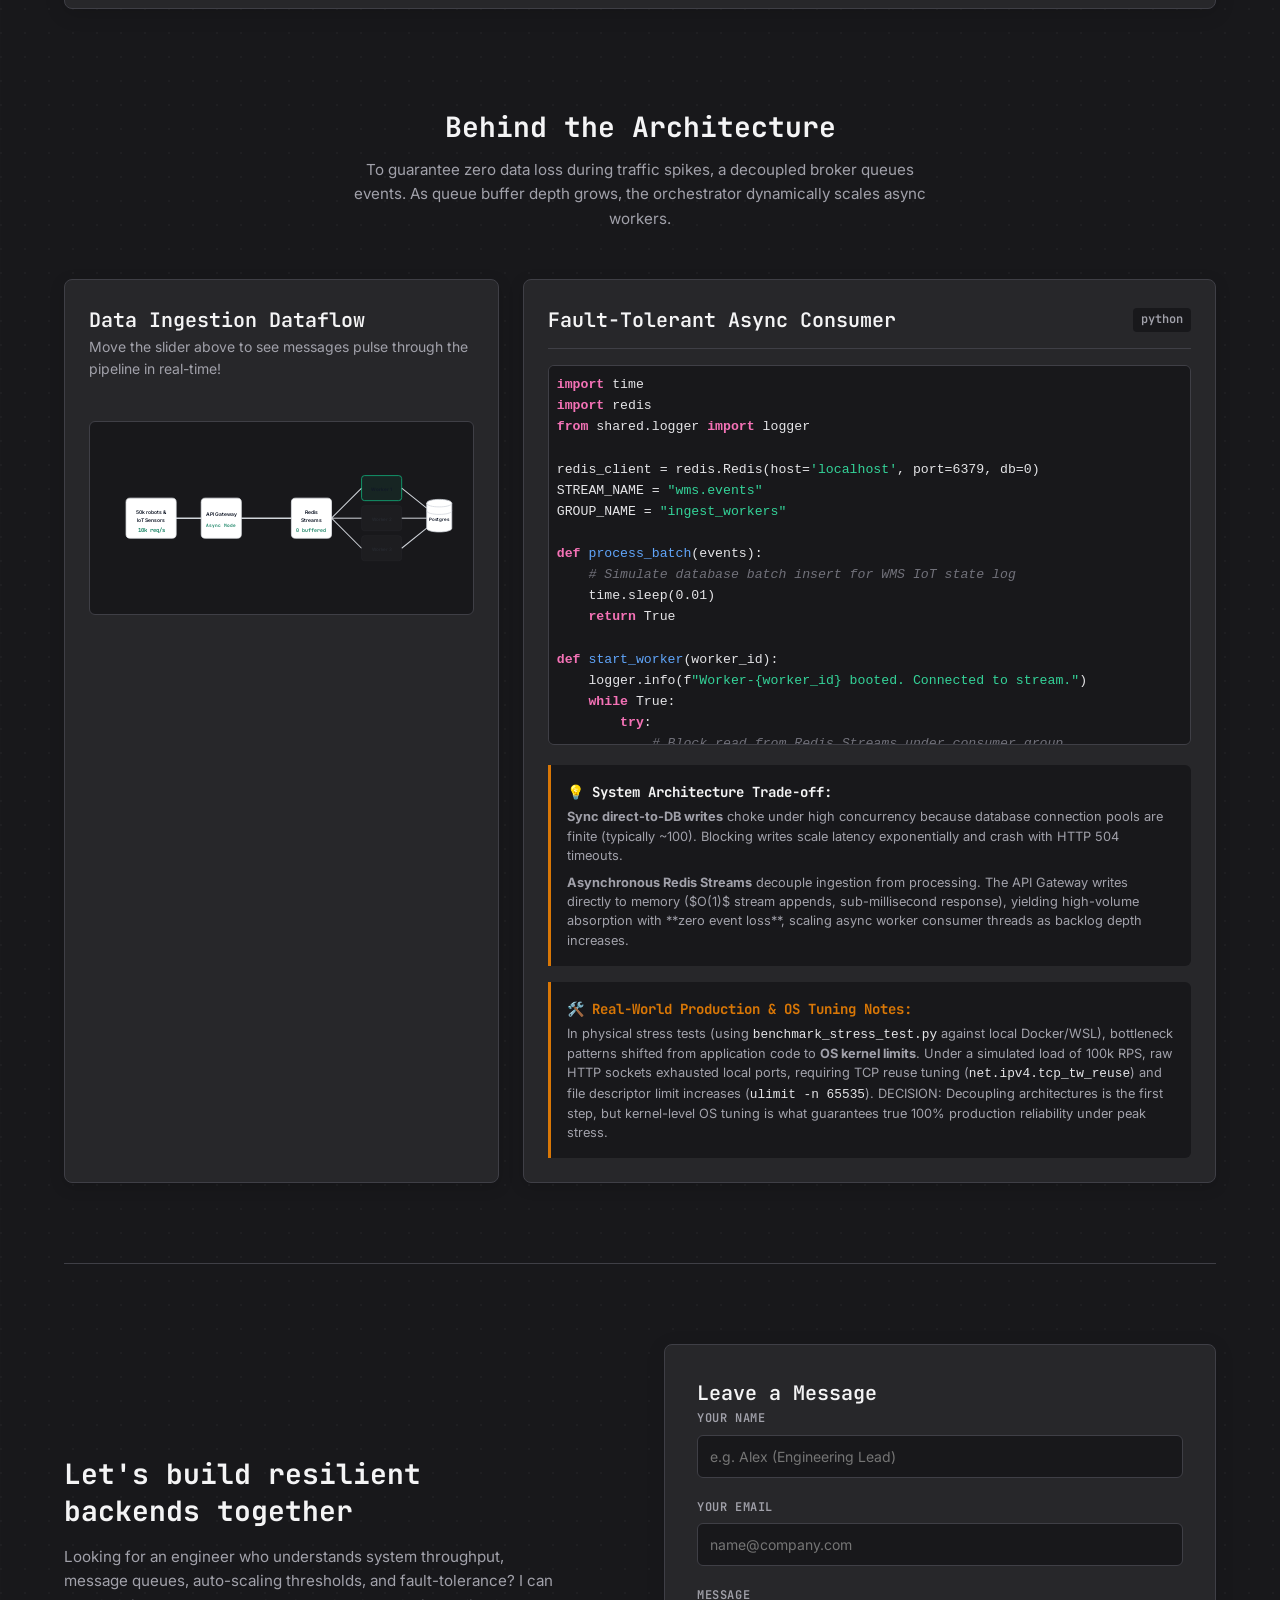
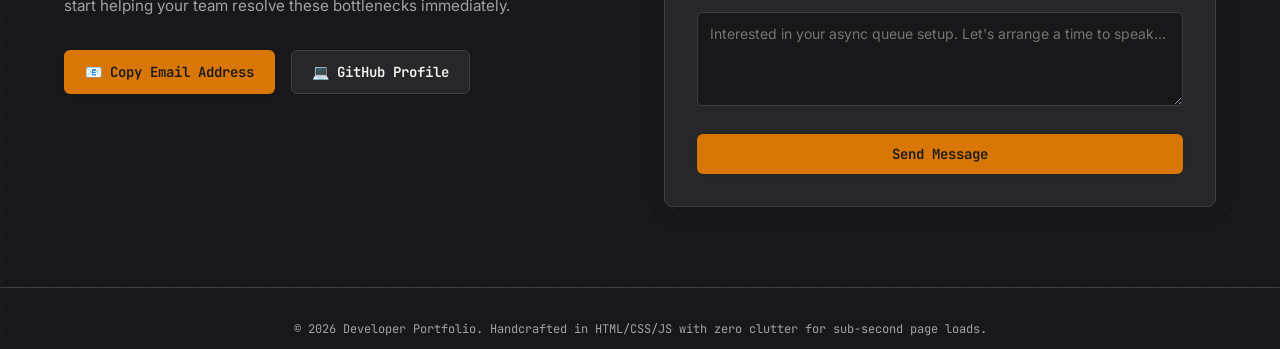
==== commit 4f0eaa1f: "design(portfolio): change logo to cyber cyan-indigo gradient and configure native form redirect with" ====
--- a/portfolio/index.html
+++ b/portfolio/index.html
@@ -347,26 +347,23 @@
                 <!-- Simulating direct contact message form -->
                 <div class="contact-form-card">
                     <h3 class="card-title">Leave a Message</h3>
-                    <form id="contact-form" onsubmit="handleFormSubmit(event)">
+                    <form id="contact-form" action="https://formspree.io/avannguyen.nina@gmail.com" method="POST" target="_blank">
                         <div class="form-group">
                             <label for="form-name">Your Name</label>
-                            <input type="text" id="form-name" required placeholder="e.g. Alex (Engineering Lead)">
+                            <input type="text" id="form-name" name="name" required placeholder="e.g. Alex (Engineering Lead)">
                         </div>
                         <div class="form-group">
                             <label for="form-email">Your Email</label>
-                            <input type="email" id="form-email" required placeholder="name@company.com">
+                            <input type="email" id="form-email" name="email" required placeholder="name@company.com">
                         </div>
                         <div class="form-group">
                             <label for="form-msg">Message</label>
-                            <textarea id="form-msg" rows="4" required placeholder="Interested in your async queue setup. Let's arrange a time to speak..."></textarea>
+                            <textarea id="form-msg" name="message" rows="4" required placeholder="Interested in your async queue setup. Let's arrange a time to speak..."></textarea>
                         </div>
                         <button type="submit" id="form-submit-btn" class="btn btn-primary btn-full">
                             Send Message
                         </button>
                     </form>
-                    <div id="form-success-alert" class="alert-success style-hidden">
-                        ✓ Message simulated successfully! Thank you for testing.
-                    </div>
                 </div>
             </div>
         </section>
--- a/portfolio/styles.css
+++ b/portfolio/styles.css
@@ -100,7 +100,7 @@
     letter-spacing: 2px;
     text-transform: uppercase;
     
-    background: linear-gradient(135deg, #F4F4F5 20%, #F59E0B 65%, #D97706 100%);
+    background: linear-gradient(135deg, #38BDF8 0%, #818CF8 50%, #C084FC 100%);
     -webkit-background-clip: text;
     -webkit-text-fill-color: transparent;
     background-clip: text;
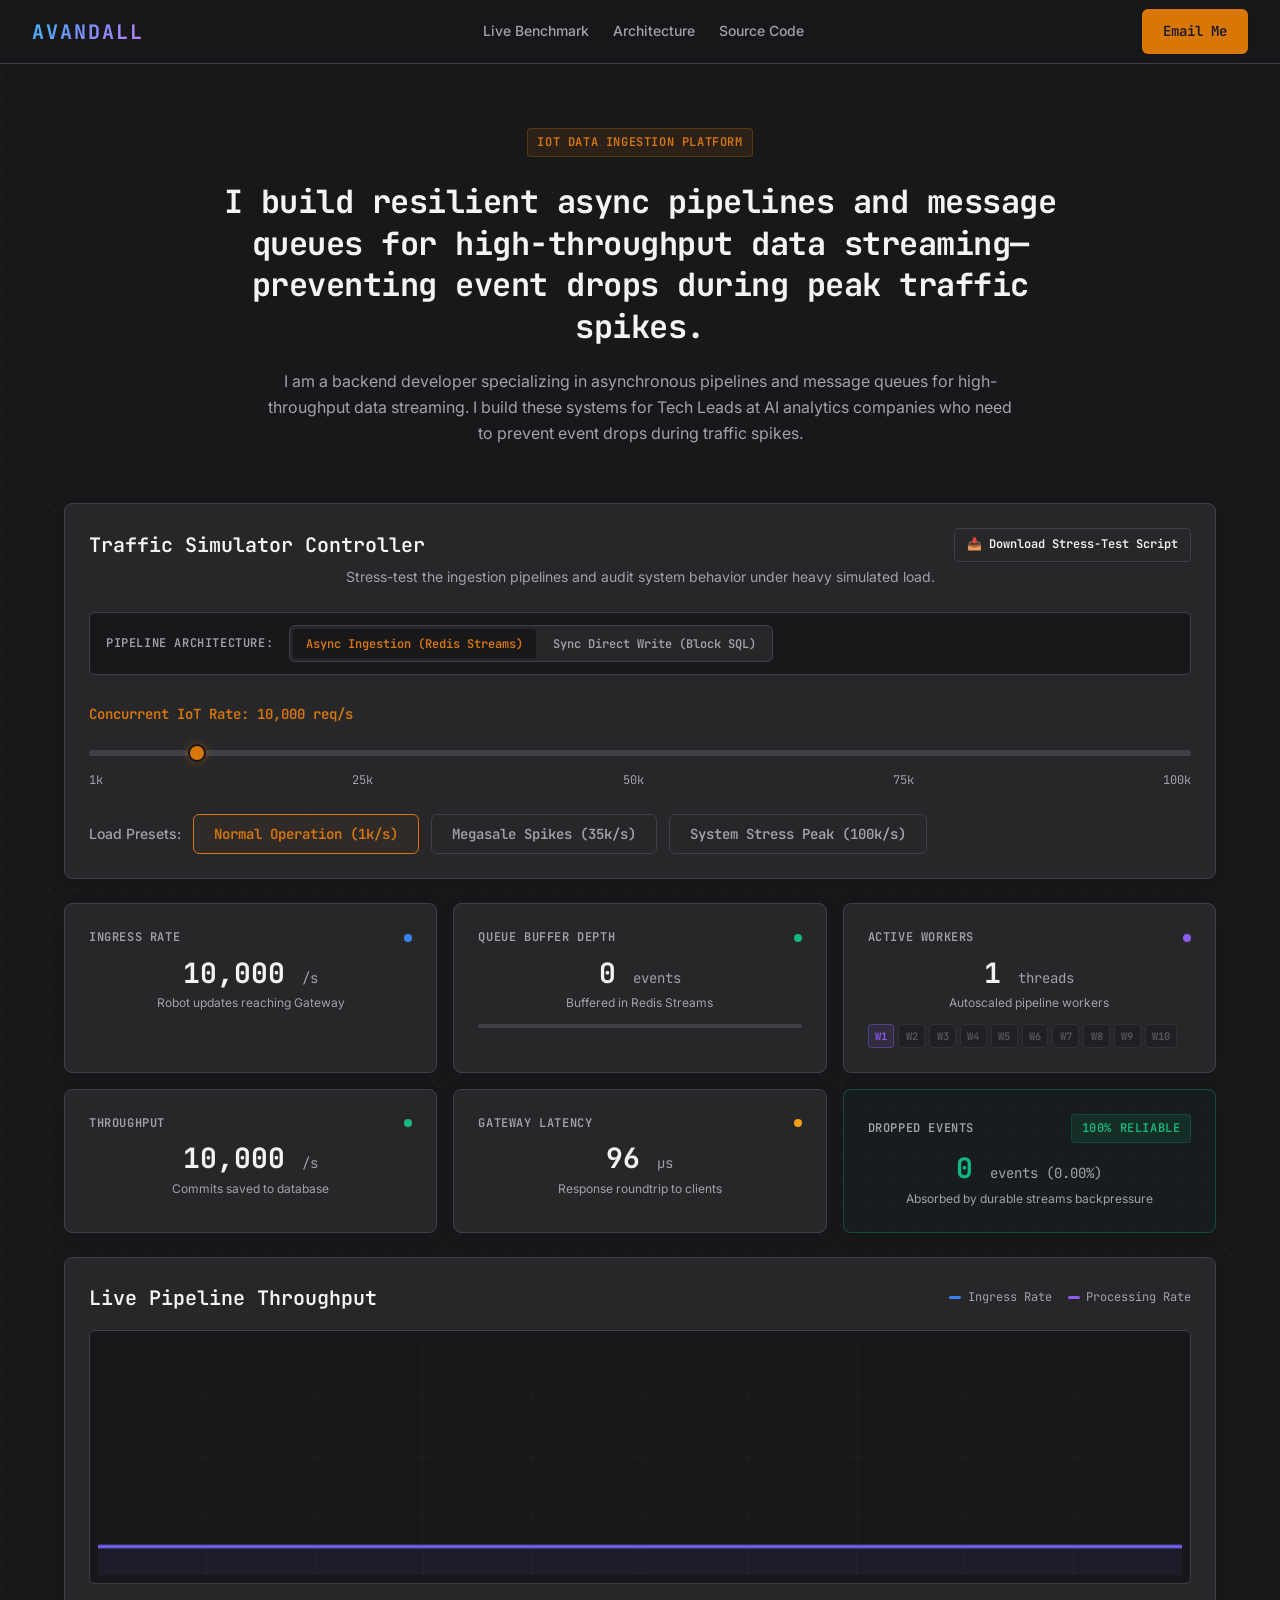
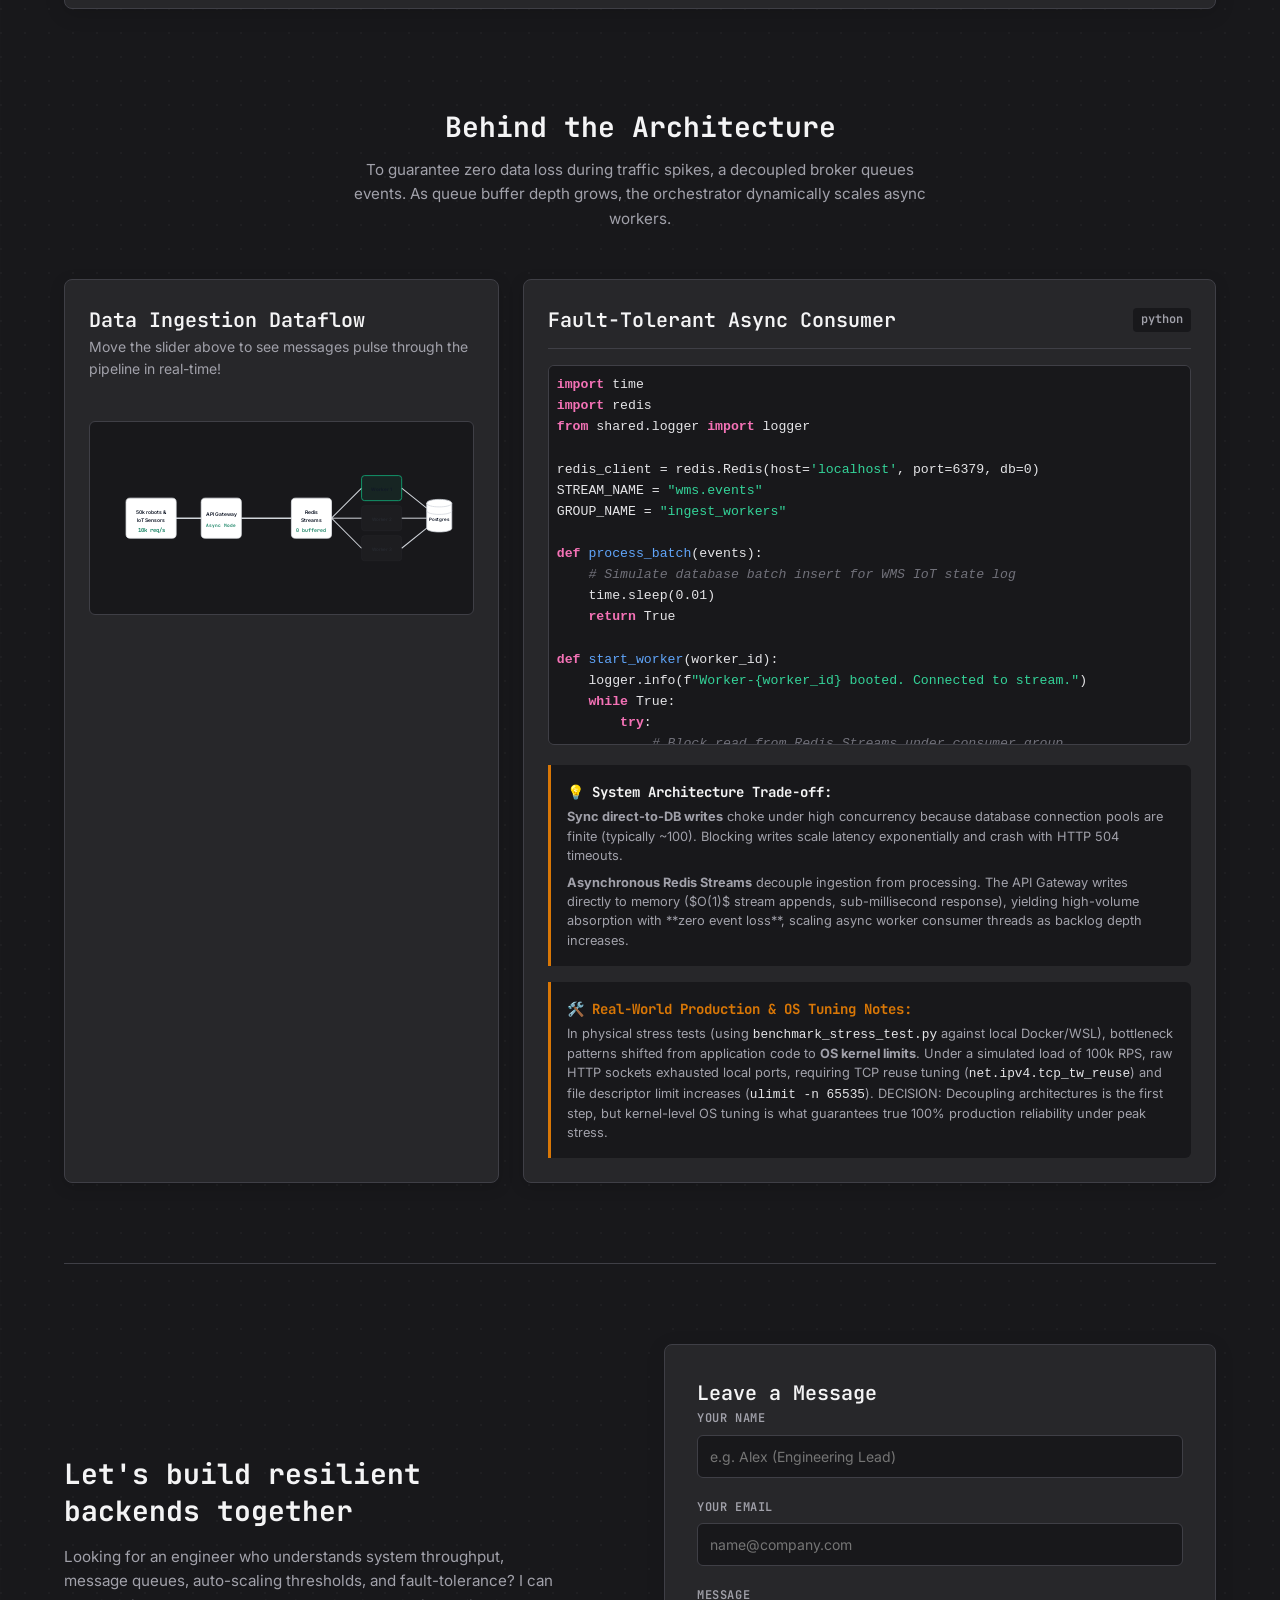
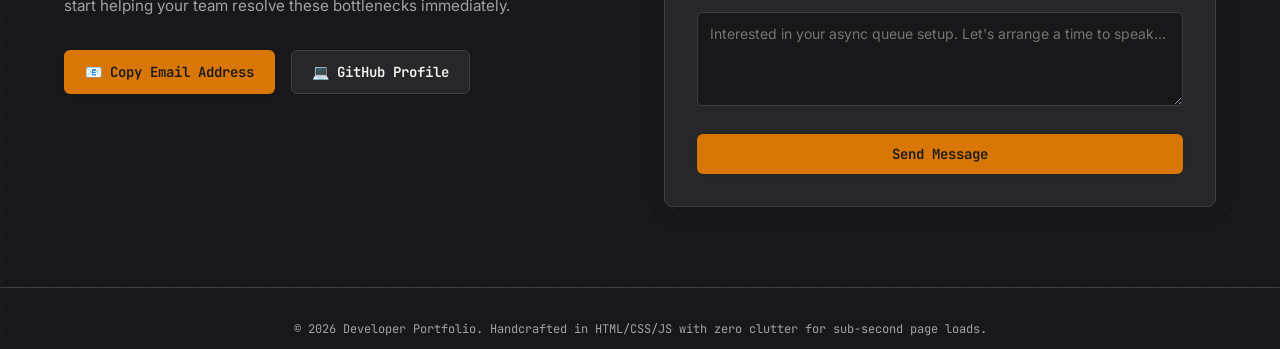
==== commit d680b593: "feat(portfolio): update formspree action URL to secure custom endpoint ID xnjevvan" ====
--- a/portfolio/index.html
+++ b/portfolio/index.html
@@ -347,7 +347,7 @@
                 <!-- Simulating direct contact message form -->
                 <div class="contact-form-card">
                     <h3 class="card-title">Leave a Message</h3>
-                    <form id="contact-form" action="https://formspree.io/avannguyen.nina@gmail.com" method="POST" target="_blank">
+                    <form id="contact-form" action="https://formspree.io/f/xnjevvan" method="POST" target="_blank">
                         <div class="form-group">
                             <label for="form-name">Your Name</label>
                             <input type="text" id="form-name" name="name" required placeholder="e.g. Alex (Engineering Lead)">
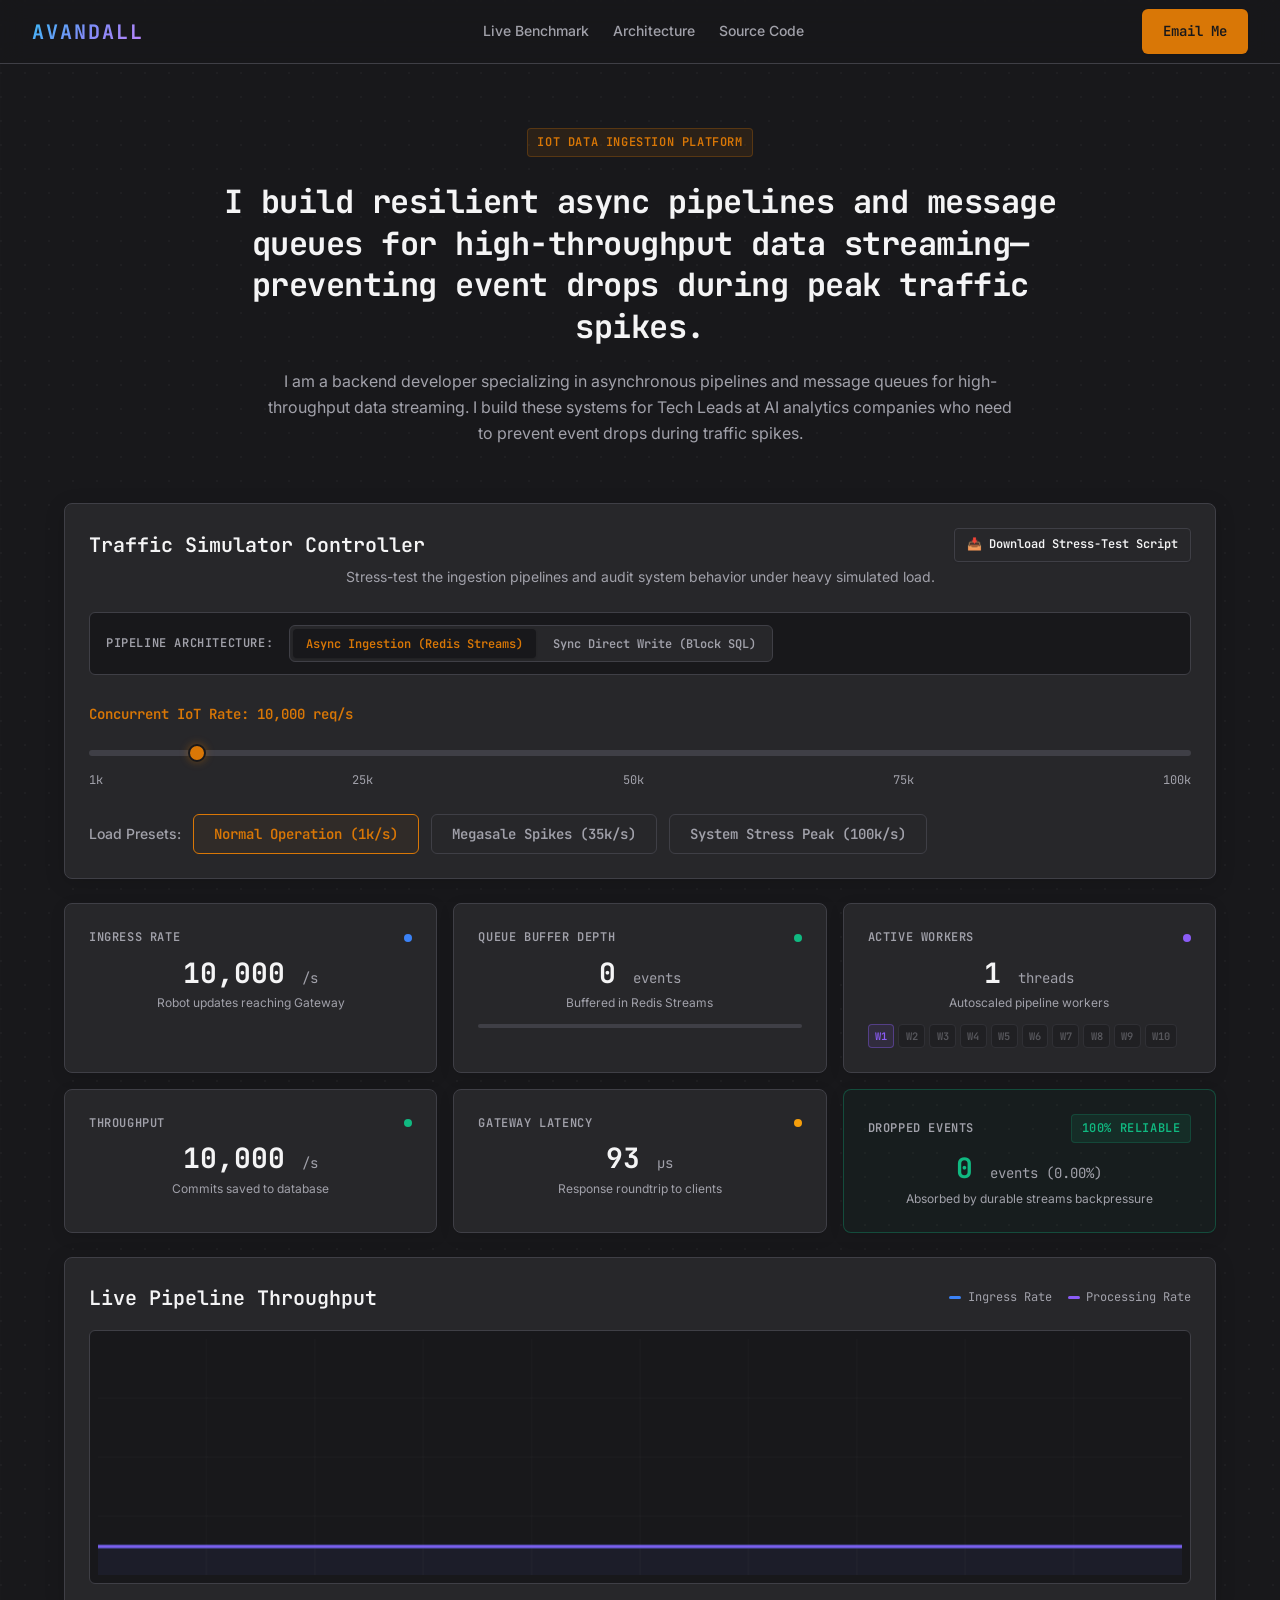
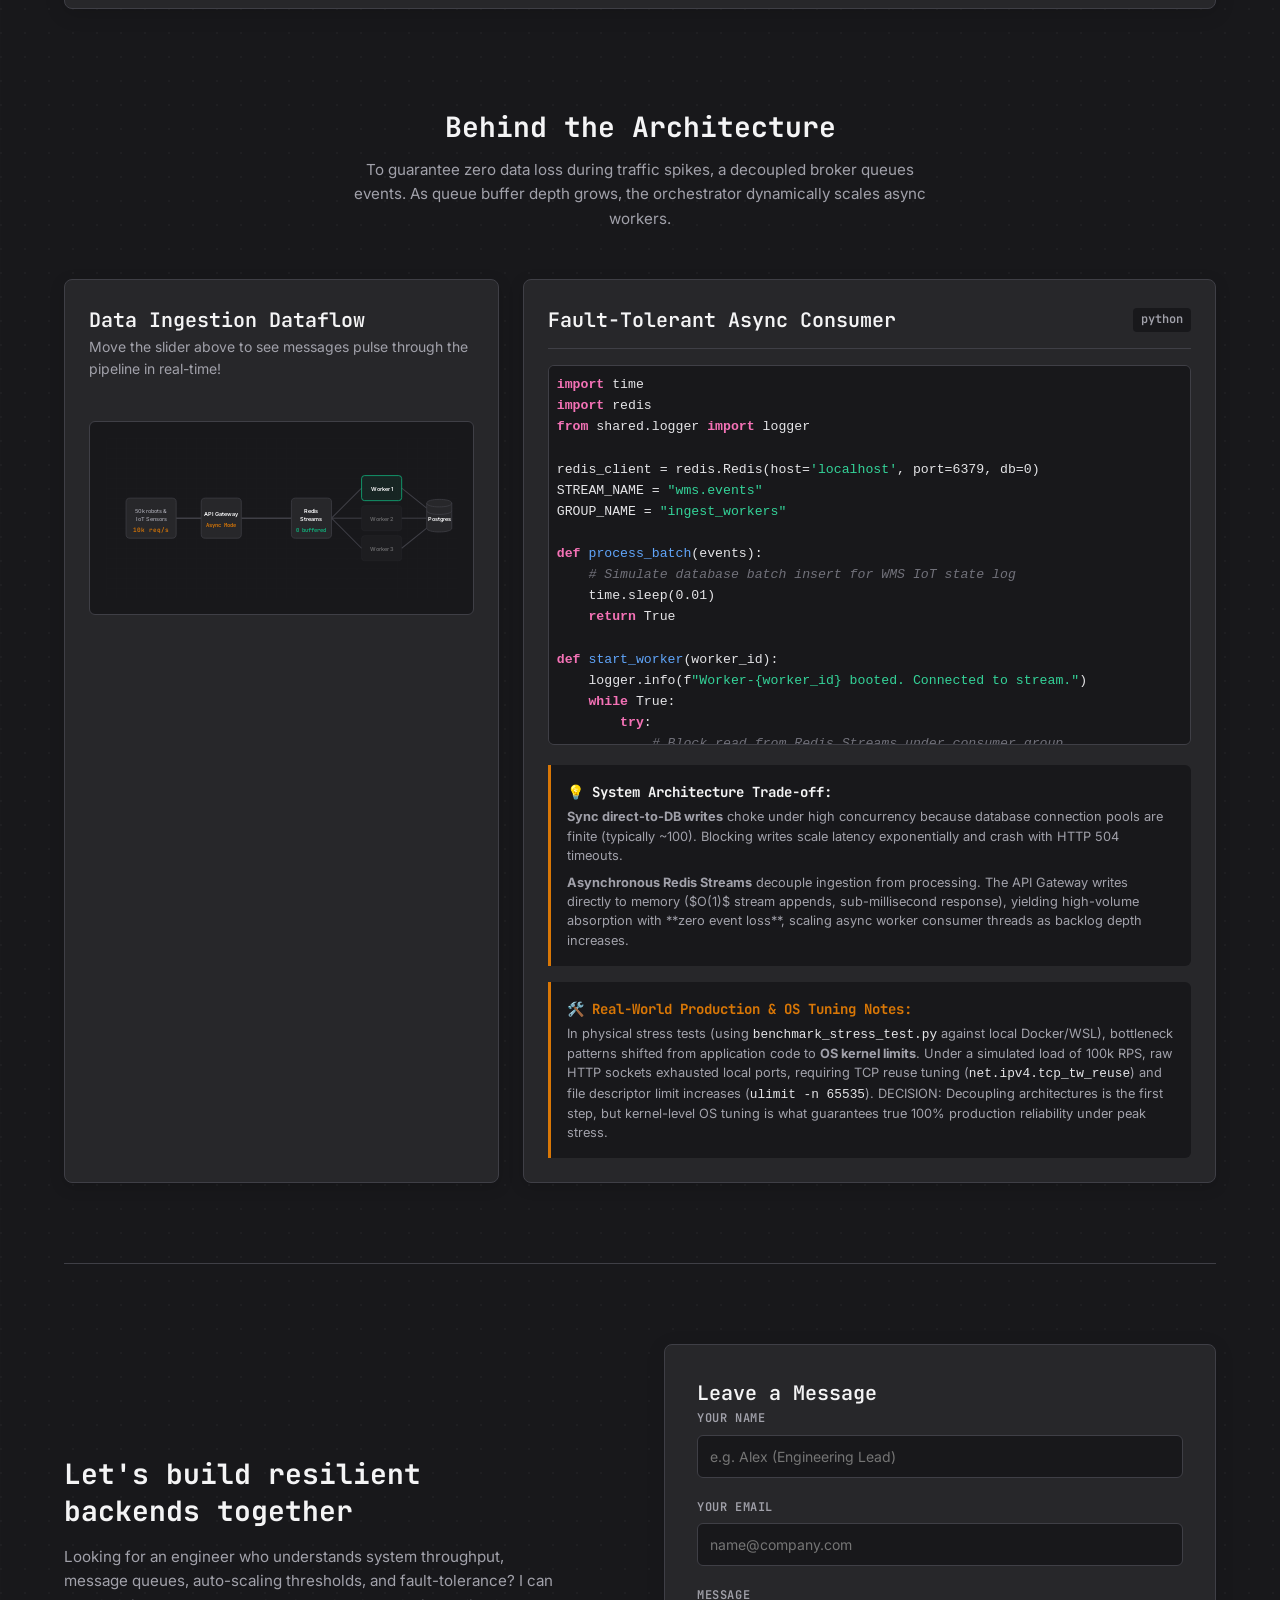
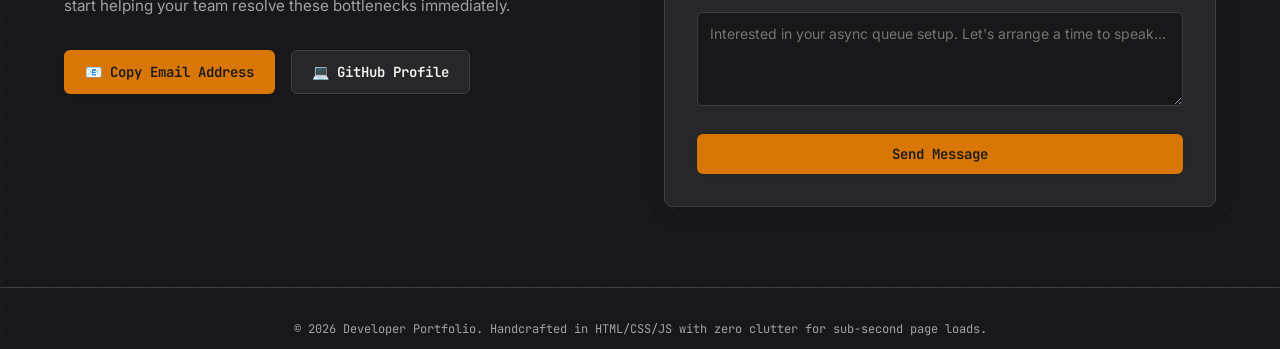
==== commit 14c59d00: "style(portfolio): update SVG flow diagram to dark zinc theme and improve text legibility" ====
--- a/portfolio/index.html
+++ b/portfolio/index.html
@@ -190,77 +190,77 @@
                             <!-- Grid background -->
                             <defs>
                                 <pattern id="grid" width="20" height="20" patternUnits="userSpaceOnUse">
-                                    <path d="M 20 0 L 0 0 0 20" fill="none" stroke="rgba(0,0,0,0.03)" stroke-width="1"/>
+                                    <path d="M 20 0 L 0 0 0 20" fill="none" stroke="rgba(255, 255, 255, 0.02)" stroke-width="1"/>
                                 </pattern>
                             </defs>
                             <rect width="100%" height="100%" fill="url(#grid)" rx="8" />
 
                             <!-- Connecting paths -->
                             <!-- Source to Gateway -->
-                            <path d="M 90 160 L 190 160" stroke="#D1D5DB" stroke-width="3" fill="none" id="path1"/>
+                            <path d="M 90 160 L 190 160" stroke="#3F3F46" stroke-width="3" fill="none" id="path1"/>
                             <!-- Gateway to Broker (Queue) / Gateway to DB (Sync path) -->
-                            <path d="M 270 160 L 370 160" stroke="#D1D5DB" stroke-width="3" fill="none" id="path2"/>
+                            <path d="M 270 160 L 370 160" stroke="#3F3F46" stroke-width="3" fill="none" id="path2"/>
                             
                             <!-- Broker to Workers -->
-                            <path d="M 450 160 L 510 100" stroke="#D1D5DB" stroke-width="2" fill="none" id="path-worker1"/>
-                            <path d="M 450 160 L 510 160" stroke="#D1D5DB" stroke-width="2" fill="none" id="path-worker2"/>
-                            <path d="M 450 160 L 510 220" stroke="#D1D5DB" stroke-width="2" fill="none" id="path-worker3"/>
+                            <path d="M 450 160 L 510 100" stroke="#3F3F46" stroke-width="2" fill="none" id="path-worker1"/>
+                            <path d="M 450 160 L 510 160" stroke="#3F3F46" stroke-width="2" fill="none" id="path-worker2"/>
+                            <path d="M 450 160 L 510 220" stroke="#3F3F46" stroke-width="2" fill="none" id="path-worker3"/>
                             
                             <!-- Workers to Postgres -->
-                            <path d="M 590 100 L 640 140" stroke="#D1D5DB" stroke-width="2" fill="none" id="path-db1"/>
-                            <path d="M 590 160 L 640 160" stroke="#D1D5DB" stroke-width="2" fill="none" id="path-db2"/>
-                            <path d="M 590 220 L 640 180" stroke="#D1D5DB" stroke-width="2" fill="none" id="path-db3"/>
+                            <path d="M 590 100 L 640 140" stroke="#3F3F46" stroke-width="2" fill="none" id="path-db1"/>
+                            <path d="M 590 160 L 640 160" stroke="#3F3F46" stroke-width="2" fill="none" id="path-db2"/>
+                            <path d="M 590 220 L 640 180" stroke="#3F3F46" stroke-width="2" fill="none" id="path-db3"/>
 
                             <!-- Dynamic Animated Ingestion Particles -->
-                            <circle r="5" fill="#047857" id="particle-ingest" style="offset-path: path('M 90 160 L 190 160'); animation: moveParticle 1s infinite linear;"></circle>
+                            <circle r="5" fill="#D97706" id="particle-ingest" style="offset-path: path('M 90 160 L 190 160'); animation: moveParticle 1s infinite linear;"></circle>
                             <circle r="5" fill="#10B981" id="particle-queue" style="offset-path: path('M 270 160 L 370 160'); animation: moveParticle 0.8s infinite linear;"></circle>
 
                             <!-- Node 1: Ingress Load -->
                             <g transform="translate(40, 120)">
-                                <rect width="100" height="80" rx="8" fill="#FFFFFF" stroke="#E5E7EB" stroke-width="1.5" />
-                                <text x="50" y="32" text-anchor="middle" fill="#111827" font-size="10" font-family="Inter" font-weight="600">50k robots &</text>
-                                <text x="50" y="47" text-anchor="middle" fill="#111827" font-size="10" font-family="Inter" font-weight="600">IoT Sensors</text>
-                                <text x="50" y="68" text-anchor="middle" fill="#047857" font-size="11" font-family="JetBrains Mono" font-weight="600" id="svg-load-text">10k req/s</text>
+                                <rect width="100" height="80" rx="8" fill="#27272A" stroke="#3F3F46" stroke-width="1.5" />
+                                <text x="50" y="30" text-anchor="middle" fill="#A1A1AA" font-size="11" font-family="Inter" font-weight="500">50k robots &</text>
+                                <text x="50" y="45" text-anchor="middle" fill="#A1A1AA" font-size="11" font-family="Inter" font-weight="500">IoT Sensors</text>
+                                <text x="50" y="68" text-anchor="middle" fill="#D97706" font-size="12" font-family="JetBrains Mono" font-weight="600" id="svg-load-text">10k req/s</text>
                             </g>
 
                             <!-- Node 2: API Gateway -->
                             <g transform="translate(190, 120)">
-                                <rect width="80" height="80" rx="8" fill="#FFFFFF" stroke="#E5E7EB" stroke-width="1.5" />
-                                <text x="40" y="35" text-anchor="middle" fill="#111827" font-size="10" font-family="Inter" font-weight="600">API Gateway</text>
-                                <text x="40" y="58" text-anchor="middle" fill="#047857" font-size="9" font-family="JetBrains Mono" font-weight="600" id="svg-gateway-mode">Async Mode</text>
+                                <rect width="80" height="80" rx="8" fill="#27272A" stroke="#3F3F46" stroke-width="1.5" />
+                                <text x="40" y="35" text-anchor="middle" fill="#F4F4F5" font-size="11" font-family="Inter" font-weight="600">API Gateway</text>
+                                <text x="40" y="58" text-anchor="middle" fill="#D97706" font-size="11" font-family="JetBrains Mono" font-weight="600" id="svg-gateway-mode">Async Mode</text>
                             </g>
 
                             <!-- Node 3: Message Queue / Redis Streams -->
                             <g transform="translate(370, 120)" id="svg-queue-node">
-                                <rect width="80" height="80" rx="8" fill="#FFFFFF" stroke="#E5E7EB" stroke-width="1.5" />
-                                <text x="40" y="32" text-anchor="middle" fill="#111827" font-size="10" font-family="Inter" font-weight="600">Redis</text>
-                                <text x="40" y="47" text-anchor="middle" fill="#111827" font-size="10" font-family="Inter" font-weight="600">Streams</text>
-                                <text x="40" y="68" text-anchor="middle" fill="#047857" font-size="10" font-family="JetBrains Mono" font-weight="600" id="svg-queue-depth">0 buffered</text>
+                                <rect width="80" height="80" rx="8" fill="#27272A" stroke="#3F3F46" stroke-width="1.5" />
+                                <text x="40" y="30" text-anchor="middle" fill="#F4F4F5" font-size="11" font-family="Inter" font-weight="600">Redis</text>
+                                <text x="40" y="45" text-anchor="middle" fill="#F4F4F5" font-size="11" font-family="Inter" font-weight="600">Streams</text>
+                                <text x="40" y="68" text-anchor="middle" fill="#10B981" font-size="11" font-family="JetBrains Mono" font-weight="600" id="svg-queue-depth">0 buffered</text>
                             </g>
 
                             <!-- Node 4: Async Worker Pool -->
                             <!-- Worker 1 -->
                             <g transform="translate(510, 75)" id="svg-worker-node1">
-                                <rect width="80" height="50" rx="6" fill="#FFFFFF" stroke="#10b981" stroke-width="1.5" class="worker-node-rect" />
-                                <text x="40" y="30" text-anchor="middle" fill="#111827" font-size="9" font-family="Inter" font-weight="600">Worker 1</text>
+                                <rect width="80" height="50" rx="6" fill="#27272A" stroke="#10b981" stroke-width="1.5" class="worker-node-rect" />
+                                <text x="40" y="30" text-anchor="middle" fill="#F4F4F5" font-size="11" font-family="Inter" font-weight="600">Worker 1</text>
                             </g>
                             <!-- Worker 2 -->
                             <g transform="translate(510, 135)" id="svg-worker-node2" style="opacity: 0.35;">
-                                <rect width="80" height="50" rx="6" fill="#FFFFFF" stroke="#E5E7EB" stroke-width="1" class="worker-node-rect" />
-                                <text x="40" y="30" text-anchor="middle" fill="#4B5563" font-size="9" font-family="Inter">Worker 2</text>
+                                <rect width="80" height="50" rx="6" fill="#27272A" stroke="#3F3F46" stroke-width="1" class="worker-node-rect" />
+                                <text x="40" y="30" text-anchor="middle" fill="#F4F4F5" font-size="11" font-family="Inter" font-weight="600">Worker 2</text>
                             </g>
                             <!-- Worker 3 -->
                             <g transform="translate(510, 195)" id="svg-worker-node3" style="opacity: 0.35;">
-                                <rect width="80" height="50" rx="6" fill="#FFFFFF" stroke="#E5E7EB" stroke-width="1" class="worker-node-rect" />
-                                <text x="40" y="30" text-anchor="middle" fill="#4B5563" font-size="9" font-family="Inter">Worker 3</text>
+                                <rect width="80" height="50" rx="6" fill="#27272A" stroke="#3F3F46" stroke-width="1" class="worker-node-rect" />
+                                <text x="40" y="30" text-anchor="middle" fill="#F4F4F5" font-size="11" font-family="Inter" font-weight="600">Worker 3</text>
                             </g>
 
                             <!-- Node 5: Database (Postgres) -->
                             <g transform="translate(640, 120)">
-                                <path d="M 0 10 C 0 0, 50 0, 50 10 L 50 60 C 50 70, 0 70, 0 60 Z" fill="#FFFFFF" stroke="#D1D5DB" stroke-width="1.5" />
-                                <path d="M 0 10 C 0 20, 50 20, 50 10" fill="none" stroke="#D1D5DB" stroke-width="1.5" />
-                                <path d="M 0 25 C 0 35, 50 35, 50 25" fill="none" stroke="#D1D5DB" stroke-width="1.5" />
-                                <text x="25" y="45" text-anchor="middle" fill="#111827" font-size="9" font-family="Inter" font-weight="600">Postgres</text>
+                                <path d="M 0 10 C 0 0, 50 0, 50 10 L 50 60 C 50 70, 0 70, 0 60 Z" fill="#27272A" stroke="#3F3F46" stroke-width="1.5" />
+                                <path d="M 0 10 C 0 20, 50 20, 50 10" fill="none" stroke="#3F3F46" stroke-width="1.5" />
+                                <path d="M 0 25 C 0 35, 50 35, 50 25" fill="none" stroke="#3F3F46" stroke-width="1.5" />
+                                <text x="25" y="45" text-anchor="middle" fill="#F4F4F5" font-size="11" font-family="Inter" font-weight="600">Postgres</text>
                             </g>
                         </svg>
                     </div>
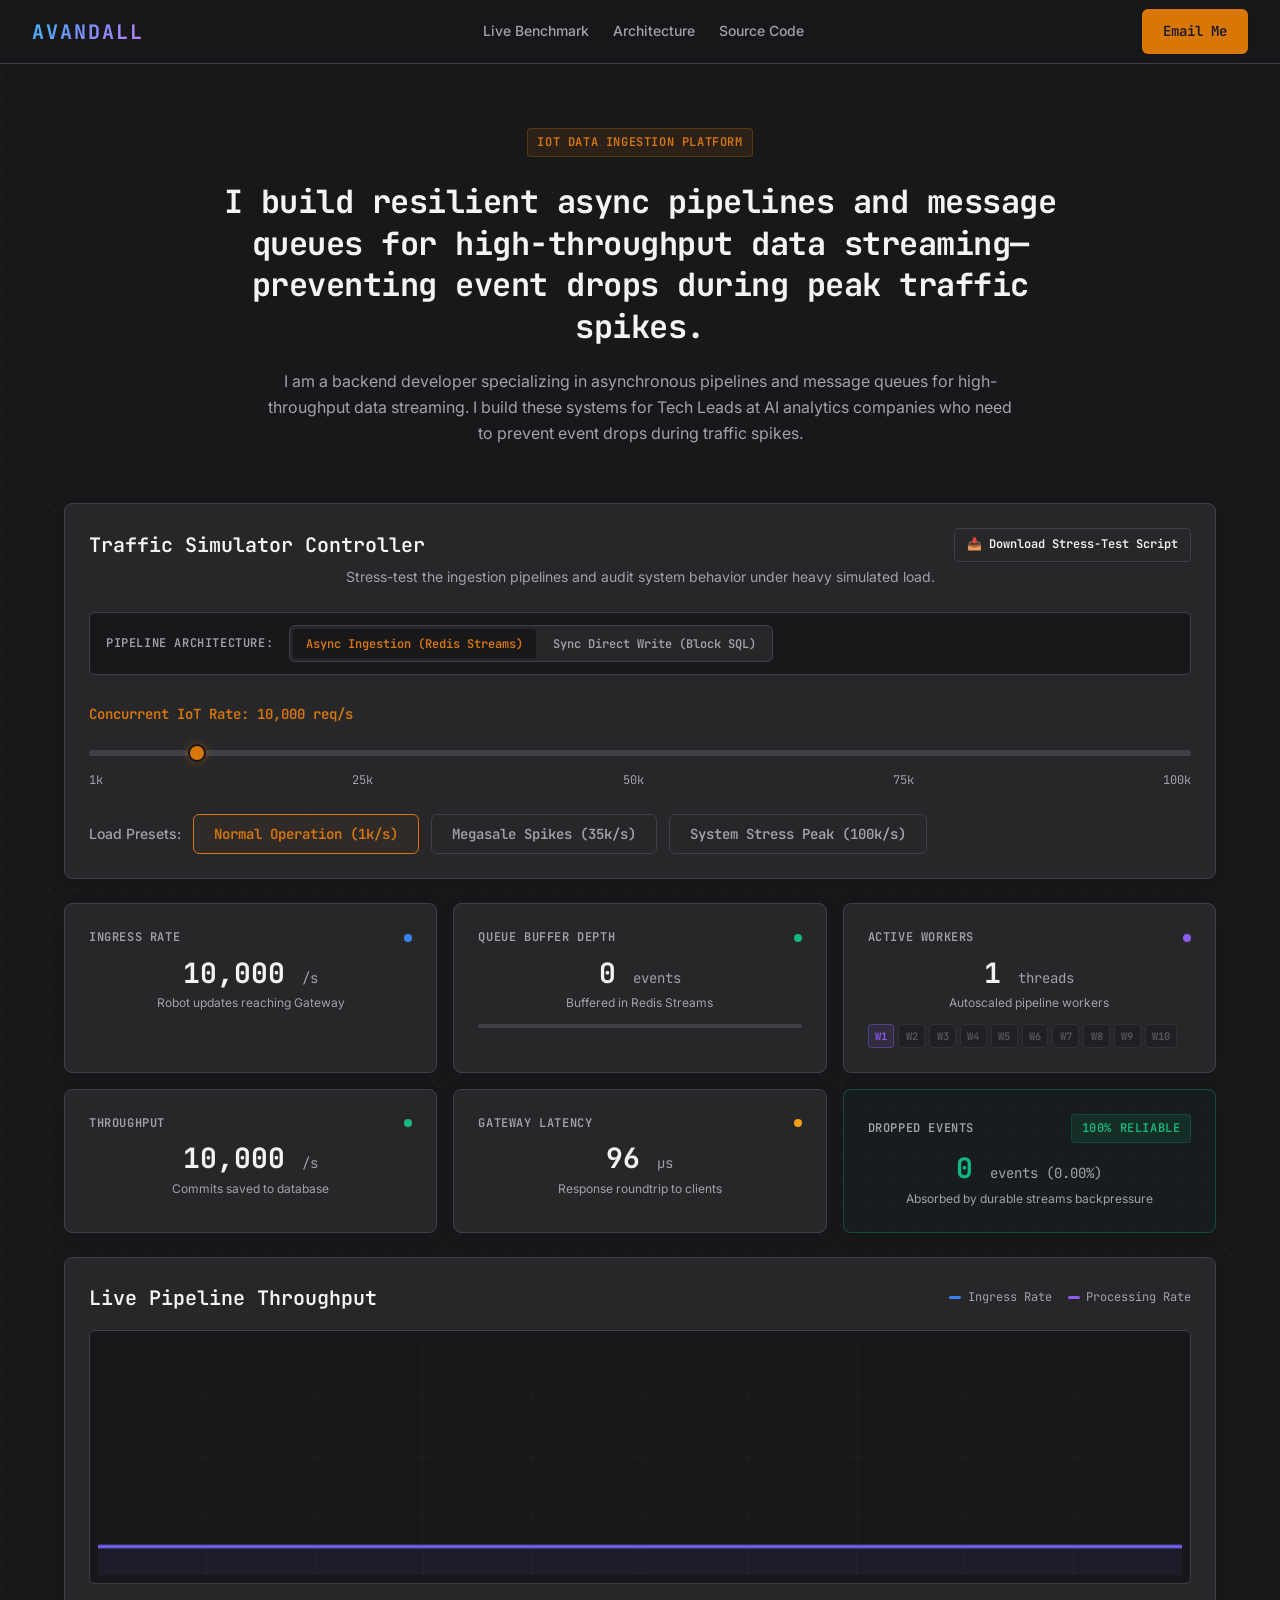
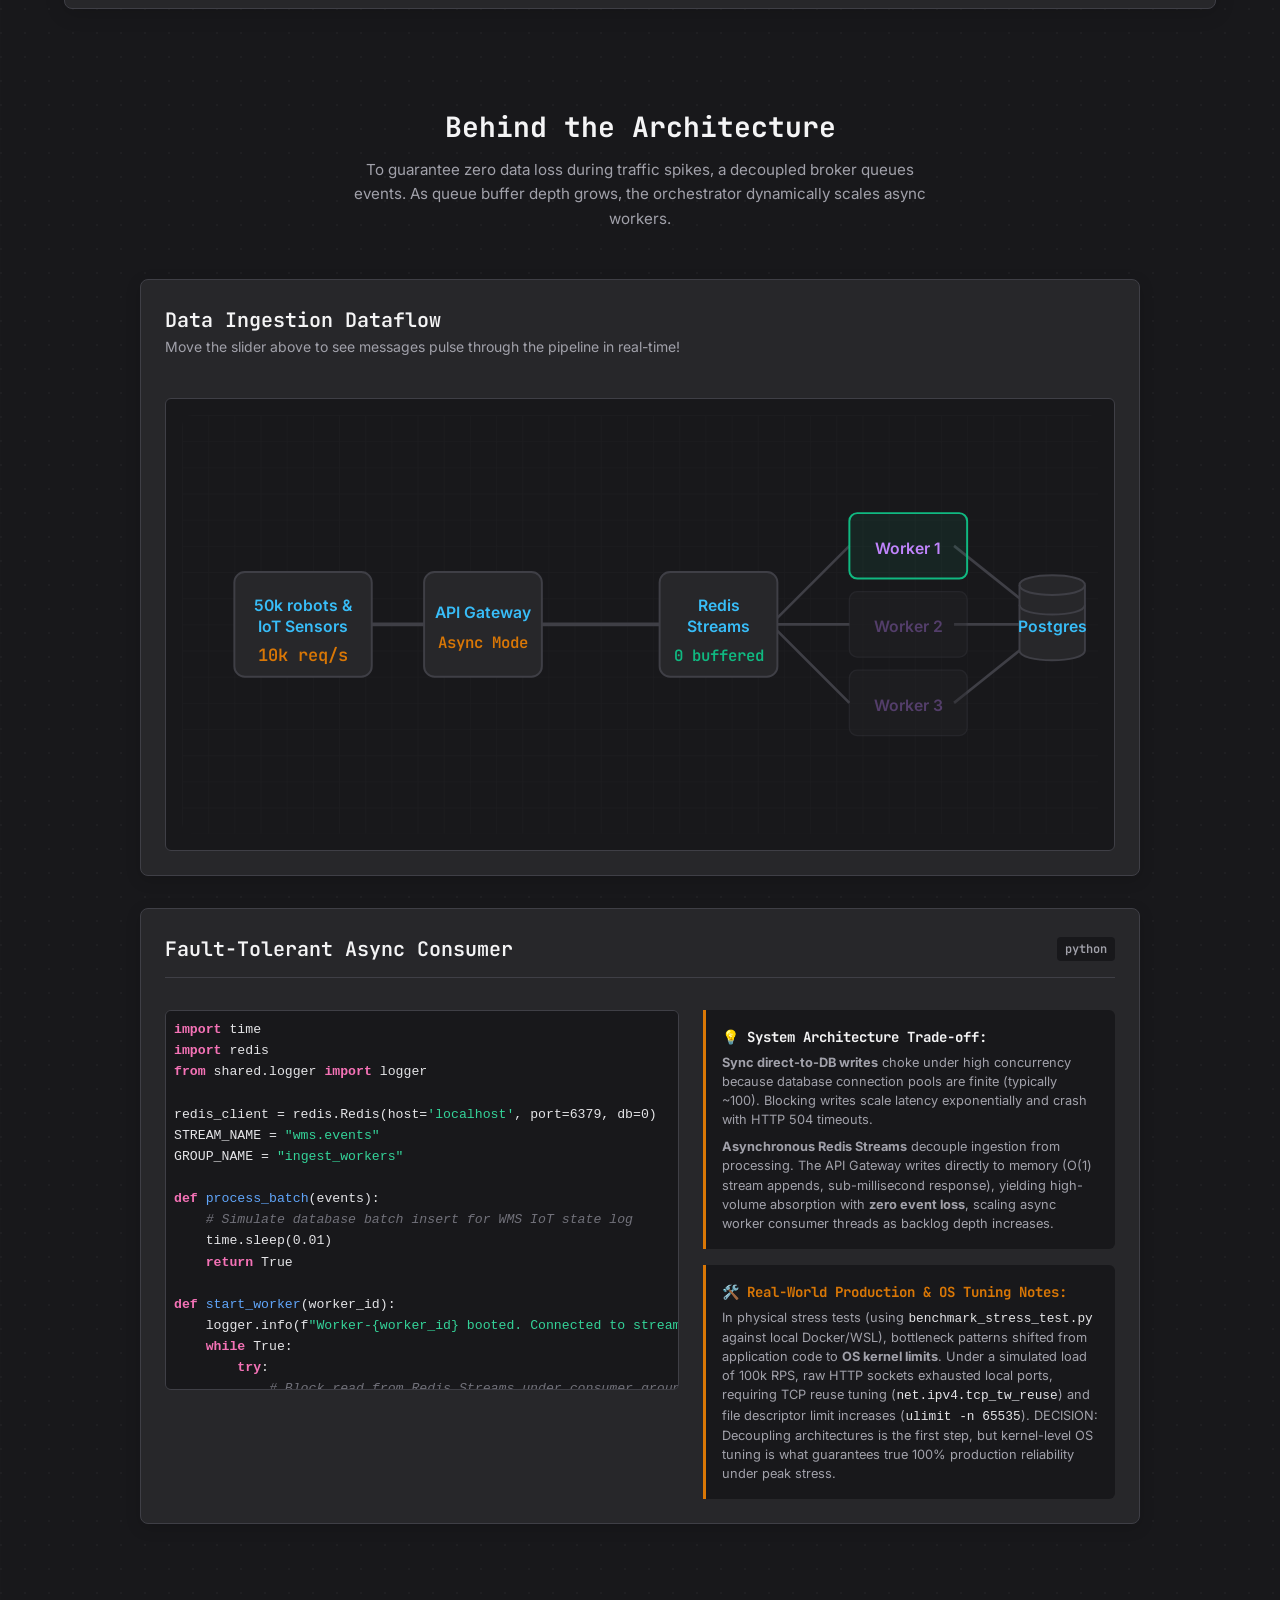
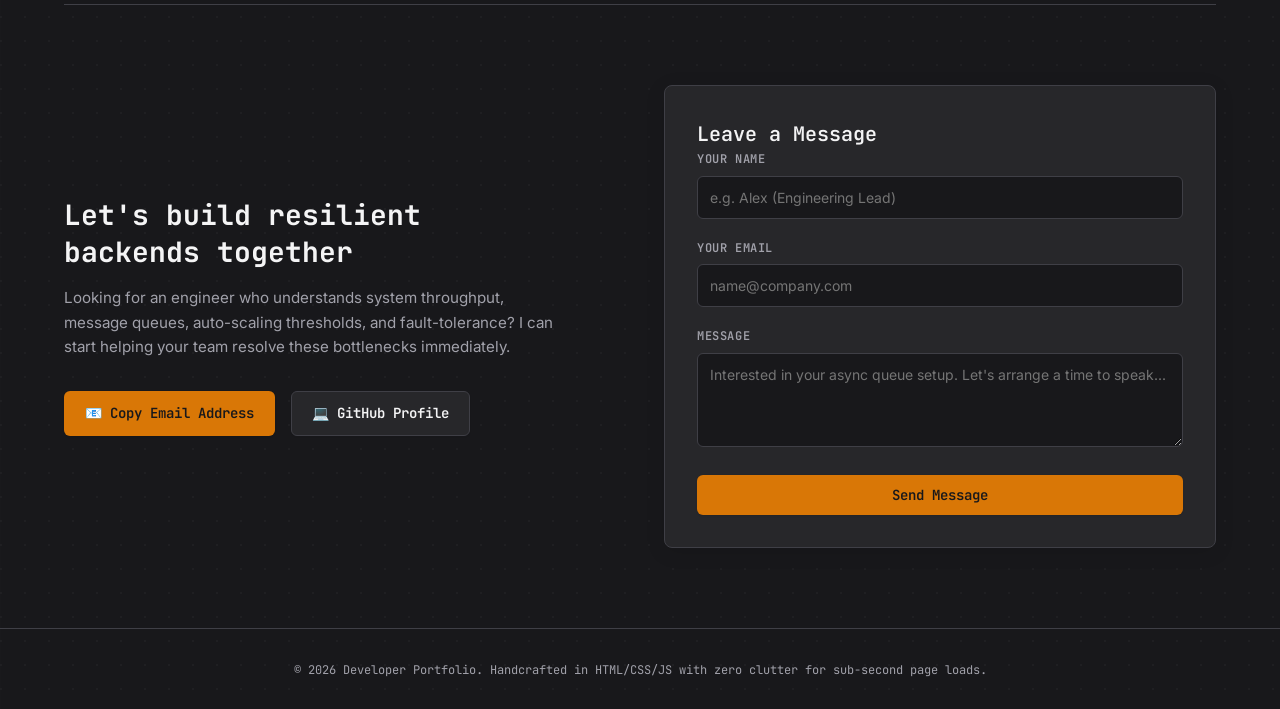
==== commit 4d0f339c: "style(portfolio): stack diagram/code vertically, add double-pane code inspector layout, and color SV" ====
--- a/portfolio/index.html
+++ b/portfolio/index.html
@@ -1,16 +1,21 @@
 <!DOCTYPE html>
 <html lang="en">
+
 <head>
     <meta charset="UTF-8">
     <meta name="viewport" content="width=device-width, initial-scale=1.0">
     <title>High-Throughput Async Ingestion Engine | Portfolio</title>
-    <meta name="description" content="A live performance benchmark comparing Synchronous and Asynchronous ingestion pipelines. Built to prove system efficiency and zero data loss architecture under peak load.">
+    <meta name="description"
+        content="A live performance benchmark comparing Synchronous and Asynchronous ingestion pipelines. Built to prove system efficiency and zero data loss architecture under peak load.">
     <!-- Google Fonts: Inter & JetBrains Mono -->
     <link rel="preconnect" href="https://fonts.googleapis.com">
     <link rel="preconnect" href="https://fonts.gstatic.com" crossorigin>
-    <link href="https://fonts.googleapis.com/css2?family=Inter:wght@400;500;600&family=JetBrains+Mono:ital,wght@0,400;0,600;0,700;1,400&display=swap" rel="stylesheet">
+    <link
+        href="https://fonts.googleapis.com/css2?family=Inter:wght@400;500;600&family=JetBrains+Mono:ital,wght@0,400;0,600;0,700;1,400&display=swap"
+        rel="stylesheet">
     <link rel="stylesheet" href="styles.css">
 </head>
+
 <body>
 
     <!-- Header Navigation -->
@@ -27,35 +32,41 @@
     </header>
 
     <main class="container">
-        
+
         <!-- SECTION 1: HERO & LIVE BENCHMARK -->
         <section id="benchmark" class="section hero-section">
             <div class="hero-content">
                 <span class="badge badge-accent">IoT Data Ingestion Platform</span>
-                <h1 class="hero-title">I build resilient async pipelines and message queues for high-throughput data streaming—preventing event drops during peak traffic spikes.</h1>
+                <h1 class="hero-title">I build resilient async pipelines and message queues for high-throughput data
+                    streaming—preventing event drops during peak traffic spikes.</h1>
                 <p class="hero-subtitle">
-                    I am a backend developer specializing in asynchronous pipelines and message queues for high-throughput data streaming. I build these systems for Tech Leads at AI analytics companies who need to prevent event drops during traffic spikes.
+                    I am a backend developer specializing in asynchronous pipelines and message queues for
+                    high-throughput data streaming. I build these systems for Tech Leads at AI analytics companies who
+                    need to prevent event drops during traffic spikes.
                 </p>
             </div>
 
             <!-- Dashboard Wrapper -->
             <div class="dashboard-wrapper" id="dashboard-container">
-                
+
                 <!-- Ingestion Load Controller (Slider, Modes & Presets) -->
                 <div class="dashboard-card control-card" id="main-control-card">
                     <div class="control-header">
                         <h3 class="card-title">Traffic Simulator Controller</h3>
-                        <a href="benchmark_stress_test.py" download="benchmark_stress_test.py" class="btn btn-secondary btn-sm" id="btn-download-script">
+                        <a href="benchmark_stress_test.py" download="benchmark_stress_test.py"
+                            class="btn btn-secondary btn-sm" id="btn-download-script">
                             📥 Download Stress-Test Script
                         </a>
                     </div>
-                    <p class="card-desc">Stress-test the ingestion pipelines and audit system behavior under heavy simulated load.</p>
-                    
+                    <p class="card-desc">Stress-test the ingestion pipelines and audit system behavior under heavy
+                        simulated load.</p>
+
                     <!-- Toggle Switch for Sync vs Async -->
                     <div class="mode-select-container">
                         <span class="control-label">Pipeline Architecture:</span>
                         <div class="toggle-group">
-                            <button type="button" class="btn btn-toggle active" id="btn-mode-async" onclick="toggleMode(true)">
+                            <button type="button" class="btn btn-toggle active" id="btn-mode-async"
+                                onclick="toggleMode(true)">
                                 Async Ingestion (Redis Streams)
                             </button>
                             <button type="button" class="btn btn-toggle" id="btn-mode-sync" onclick="toggleMode(false)">
@@ -66,9 +77,11 @@
 
                     <div class="slider-container">
                         <div class="slider-labels">
-                            <span class="slider-val-label">Concurrent IoT Rate: <span id="current-load-text">10,000</span> req/s</span>
-                        </div>
-                        <input type="range" id="load-slider" min="1000" max="100000" step="1000" value="10000" class="custom-slider">
+                            <span class="slider-val-label">Concurrent IoT Rate: <span
+                                    id="current-load-text">10,000</span> req/s</span>
+                        </div>
+                        <input type="range" id="load-slider" min="1000" max="100000" step="1000" value="10000"
+                            class="custom-slider">
                         <div class="slider-ticks">
                             <span>1k</span>
                             <span>25k</span>
@@ -80,9 +93,12 @@
 
                     <div class="presets-container">
                         <span class="presets-label">Load Presets:</span>
-                        <button type="button" class="btn btn-outline active" id="preset-idle" onclick="setPreset(1000, this)">Normal Operation (1k/s)</button>
-                        <button type="button" class="btn btn-outline" id="preset-med" onclick="setPreset(35000, this)">Megasale Spikes (35k/s)</button>
-                        <button type="button" class="btn btn-outline" id="preset-peak" onclick="setPreset(100000, this)">System Stress Peak (100k/s)</button>
+                        <button type="button" class="btn btn-outline active" id="preset-idle"
+                            onclick="setPreset(1000, this)">Normal Operation (1k/s)</button>
+                        <button type="button" class="btn btn-outline" id="preset-med"
+                            onclick="setPreset(35000, this)">Megasale Spikes (35k/s)</button>
+                        <button type="button" class="btn btn-outline" id="preset-peak"
+                            onclick="setPreset(100000, this)">System Stress Peak (100k/s)</button>
                     </div>
                 </div>
 
@@ -150,7 +166,8 @@
                             <span class="stat-title">Dropped Events</span>
                             <span class="badge badge-success" id="dropped-badge">100% Reliable</span>
                         </div>
-                        <div class="stat-value text-emerald" id="stat-dropped">0 <span class="stat-unit">events (0.00%)</span></div>
+                        <div class="stat-value text-emerald" id="stat-dropped">0 <span class="stat-unit">events
+                                (0.00%)</span></div>
                         <div class="stat-desc" id="dropped-desc">Absorbed by durable streams backpressure</div>
                     </div>
                 </div>
@@ -161,8 +178,10 @@
                         <h3 class="card-title">Live Pipeline Throughput</h3>
                         <div class="chart-legend">
                             <span class="legend-item"><span class="legend-color line-ingress"></span>Ingress Rate</span>
-                            <span class="legend-item"><span class="legend-color line-process"></span>Processing Rate</span>
-                            <span class="legend-item" id="legend-dropped-item" style="display:none;"><span class="legend-color line-dropped"></span>Dropped Events</span>
+                            <span class="legend-item"><span class="legend-color line-process"></span>Processing
+                                Rate</span>
+                            <span class="legend-item" id="legend-dropped-item" style="display:none;"><span
+                                    class="legend-color line-dropped"></span>Dropped Events</span>
                         </div>
                     </div>
                     <div class="canvas-container">
@@ -176,91 +195,122 @@
         <section id="architecture" class="section code-arch-section">
             <h2 class="section-title">Behind the Architecture</h2>
             <p class="section-subtitle">
-                To guarantee zero data loss during traffic spikes, a decoupled broker queues events. As queue buffer depth grows, the orchestrator dynamically scales async workers.
+                To guarantee zero data loss during traffic spikes, a decoupled broker queues events. As queue buffer
+                depth grows, the orchestrator dynamically scales async workers.
             </p>
 
             <div class="arch-grid">
                 <!-- SVG Interactive Architecture Diagram -->
                 <div class="arch-card">
                     <h3 class="card-title">Data Ingestion Dataflow</h3>
-                    <p class="card-desc">Move the slider above to see messages pulse through the pipeline in real-time!</p>
-                    
+                    <p class="card-desc">Move the slider above to see messages pulse through the pipeline in real-time!
+                    </p>
+
                     <div class="svg-wrapper">
                         <svg viewBox="0 0 700 320" class="arch-svg">
                             <!-- Grid background -->
                             <defs>
                                 <pattern id="grid" width="20" height="20" patternUnits="userSpaceOnUse">
-                                    <path d="M 20 0 L 0 0 0 20" fill="none" stroke="rgba(255, 255, 255, 0.02)" stroke-width="1"/>
+                                    <path d="M 20 0 L 0 0 0 20" fill="none" stroke="rgba(255, 255, 255, 0.02)"
+                                        stroke-width="1" />
                                 </pattern>
                             </defs>
                             <rect width="100%" height="100%" fill="url(#grid)" rx="8" />
 
                             <!-- Connecting paths -->
                             <!-- Source to Gateway -->
-                            <path d="M 90 160 L 190 160" stroke="#3F3F46" stroke-width="3" fill="none" id="path1"/>
+                            <path d="M 90 160 L 190 160" stroke="#3F3F46" stroke-width="3" fill="none" id="path1" />
                             <!-- Gateway to Broker (Queue) / Gateway to DB (Sync path) -->
-                            <path d="M 270 160 L 370 160" stroke="#3F3F46" stroke-width="3" fill="none" id="path2"/>
-                            
+                            <path d="M 270 160 L 370 160" stroke="#3F3F46" stroke-width="3" fill="none" id="path2" />
+
                             <!-- Broker to Workers -->
-                            <path d="M 450 160 L 510 100" stroke="#3F3F46" stroke-width="2" fill="none" id="path-worker1"/>
-                            <path d="M 450 160 L 510 160" stroke="#3F3F46" stroke-width="2" fill="none" id="path-worker2"/>
-                            <path d="M 450 160 L 510 220" stroke="#3F3F46" stroke-width="2" fill="none" id="path-worker3"/>
-                            
+                            <path d="M 450 160 L 510 100" stroke="#3F3F46" stroke-width="2" fill="none"
+                                id="path-worker1" />
+                            <path d="M 450 160 L 510 160" stroke="#3F3F46" stroke-width="2" fill="none"
+                                id="path-worker2" />
+                            <path d="M 450 160 L 510 220" stroke="#3F3F46" stroke-width="2" fill="none"
+                                id="path-worker3" />
+
                             <!-- Workers to Postgres -->
-                            <path d="M 590 100 L 640 140" stroke="#3F3F46" stroke-width="2" fill="none" id="path-db1"/>
-                            <path d="M 590 160 L 640 160" stroke="#3F3F46" stroke-width="2" fill="none" id="path-db2"/>
-                            <path d="M 590 220 L 640 180" stroke="#3F3F46" stroke-width="2" fill="none" id="path-db3"/>
+                            <path d="M 590 100 L 640 140" stroke="#3F3F46" stroke-width="2" fill="none" id="path-db1" />
+                            <path d="M 590 160 L 640 160" stroke="#3F3F46" stroke-width="2" fill="none" id="path-db2" />
+                            <path d="M 590 220 L 640 180" stroke="#3F3F46" stroke-width="2" fill="none" id="path-db3" />
 
                             <!-- Dynamic Animated Ingestion Particles -->
-                            <circle r="5" fill="#D97706" id="particle-ingest" style="offset-path: path('M 90 160 L 190 160'); animation: moveParticle 1s infinite linear;"></circle>
-                            <circle r="5" fill="#10B981" id="particle-queue" style="offset-path: path('M 270 160 L 370 160'); animation: moveParticle 0.8s infinite linear;"></circle>
+                            <circle r="5" fill="#D97706" id="particle-ingest"
+                                style="offset-path: path('M 90 160 L 190 160'); animation: moveParticle 1s infinite linear;">
+                            </circle>
+                            <circle r="5" fill="#10B981" id="particle-queue"
+                                style="offset-path: path('M 270 160 L 370 160'); animation: moveParticle 0.8s infinite linear;">
+                            </circle>
 
                             <!-- Node 1: Ingress Load -->
                             <g transform="translate(40, 120)">
-                                <rect width="100" height="80" rx="8" fill="#27272A" stroke="#3F3F46" stroke-width="1.5" />
-                                <text x="50" y="30" text-anchor="middle" fill="#A1A1AA" font-size="11" font-family="Inter" font-weight="500">50k robots &</text>
-                                <text x="50" y="45" text-anchor="middle" fill="#A1A1AA" font-size="11" font-family="Inter" font-weight="500">IoT Sensors</text>
-                                <text x="50" y="68" text-anchor="middle" fill="#D97706" font-size="12" font-family="JetBrains Mono" font-weight="600" id="svg-load-text">10k req/s</text>
+                                <rect width="105" height="80" rx="8" fill="#27272A" stroke="#3F3F46"
+                                    stroke-width="1.5" />
+                                <text x="52.5" y="30" text-anchor="middle" fill="#38BDF8" font-size="12"
+                                    font-family="Inter" font-weight="600">50k robots &</text>
+                                <text x="52.5" y="46" text-anchor="middle" fill="#38BDF8" font-size="12"
+                                    font-family="Inter" font-weight="600">IoT Sensors</text>
+                                <text x="52.5" y="68" text-anchor="middle" fill="#D97706" font-size="13"
+                                    font-family="JetBrains Mono" font-weight="600" id="svg-load-text">10k req/s</text>
                             </g>
 
                             <!-- Node 2: API Gateway -->
-                            <g transform="translate(190, 120)">
-                                <rect width="80" height="80" rx="8" fill="#27272A" stroke="#3F3F46" stroke-width="1.5" />
-                                <text x="40" y="35" text-anchor="middle" fill="#F4F4F5" font-size="11" font-family="Inter" font-weight="600">API Gateway</text>
-                                <text x="40" y="58" text-anchor="middle" fill="#D97706" font-size="11" font-family="JetBrains Mono" font-weight="600" id="svg-gateway-mode">Async Mode</text>
+                            <g transform="translate(185, 120)">
+                                <rect width="90" height="80" rx="8" fill="#27272A" stroke="#3F3F46"
+                                    stroke-width="1.5" />
+                                <text x="45" y="35" text-anchor="middle" fill="#38BDF8" font-size="12"
+                                    font-family="Inter" font-weight="600">API Gateway</text>
+                                <text x="45" y="58" text-anchor="middle" fill="#D97706" font-size="12"
+                                    font-family="JetBrains Mono" font-weight="600" id="svg-gateway-mode">Async
+                                    Mode</text>
                             </g>
 
                             <!-- Node 3: Message Queue / Redis Streams -->
-                            <g transform="translate(370, 120)" id="svg-queue-node">
-                                <rect width="80" height="80" rx="8" fill="#27272A" stroke="#3F3F46" stroke-width="1.5" />
-                                <text x="40" y="30" text-anchor="middle" fill="#F4F4F5" font-size="11" font-family="Inter" font-weight="600">Redis</text>
-                                <text x="40" y="45" text-anchor="middle" fill="#F4F4F5" font-size="11" font-family="Inter" font-weight="600">Streams</text>
-                                <text x="40" y="68" text-anchor="middle" fill="#10B981" font-size="11" font-family="JetBrains Mono" font-weight="600" id="svg-queue-depth">0 buffered</text>
+                            <g transform="translate(365, 120)" id="svg-queue-node">
+                                <rect width="90" height="80" rx="8" fill="#27272A" stroke="#3F3F46"
+                                    stroke-width="1.5" />
+                                <text x="45" y="30" text-anchor="middle" fill="#38BDF8" font-size="12"
+                                    font-family="Inter" font-weight="600">Redis</text>
+                                <text x="45" y="46" text-anchor="middle" fill="#38BDF8" font-size="12"
+                                    font-family="Inter" font-weight="600">Streams</text>
+                                <text x="45" y="68" text-anchor="middle" fill="#10B981" font-size="12"
+                                    font-family="JetBrains Mono" font-weight="600" id="svg-queue-depth">0
+                                    buffered</text>
                             </g>
 
                             <!-- Node 4: Async Worker Pool -->
                             <!-- Worker 1 -->
                             <g transform="translate(510, 75)" id="svg-worker-node1">
-                                <rect width="80" height="50" rx="6" fill="#27272A" stroke="#10b981" stroke-width="1.5" class="worker-node-rect" />
-                                <text x="40" y="30" text-anchor="middle" fill="#F4F4F5" font-size="11" font-family="Inter" font-weight="600">Worker 1</text>
+                                <rect width="90" height="50" rx="6" fill="#27272A" stroke="#10b981" stroke-width="1.5"
+                                    class="worker-node-rect" />
+                                <text x="45" y="31" text-anchor="middle" fill="#C084FC" font-size="12"
+                                    font-family="Inter" font-weight="600">Worker 1</text>
                             </g>
                             <!-- Worker 2 -->
                             <g transform="translate(510, 135)" id="svg-worker-node2" style="opacity: 0.35;">
-                                <rect width="80" height="50" rx="6" fill="#27272A" stroke="#3F3F46" stroke-width="1" class="worker-node-rect" />
-                                <text x="40" y="30" text-anchor="middle" fill="#F4F4F5" font-size="11" font-family="Inter" font-weight="600">Worker 2</text>
+                                <rect width="90" height="50" rx="6" fill="#27272A" stroke="#3F3F46" stroke-width="1"
+                                    class="worker-node-rect" />
+                                <text x="45" y="31" text-anchor="middle" fill="#C084FC" font-size="12"
+                                    font-family="Inter" font-weight="600">Worker 2</text>
                             </g>
                             <!-- Worker 3 -->
                             <g transform="translate(510, 195)" id="svg-worker-node3" style="opacity: 0.35;">
-                                <rect width="80" height="50" rx="6" fill="#27272A" stroke="#3F3F46" stroke-width="1" class="worker-node-rect" />
-                                <text x="40" y="30" text-anchor="middle" fill="#F4F4F5" font-size="11" font-family="Inter" font-weight="600">Worker 3</text>
+                                <rect width="90" height="50" rx="6" fill="#27272A" stroke="#3F3F46" stroke-width="1"
+                                    class="worker-node-rect" />
+                                <text x="45" y="31" text-anchor="middle" fill="#C084FC" font-size="12"
+                                    font-family="Inter" font-weight="600">Worker 3</text>
                             </g>
 
                             <!-- Node 5: Database (Postgres) -->
                             <g transform="translate(640, 120)">
-                                <path d="M 0 10 C 0 0, 50 0, 50 10 L 50 60 C 50 70, 0 70, 0 60 Z" fill="#27272A" stroke="#3F3F46" stroke-width="1.5" />
+                                <path d="M 0 10 C 0 0, 50 0, 50 10 L 50 60 C 50 70, 0 70, 0 60 Z" fill="#27272A"
+                                    stroke="#3F3F46" stroke-width="1.5" />
                                 <path d="M 0 10 C 0 20, 50 20, 50 10" fill="none" stroke="#3F3F46" stroke-width="1.5" />
                                 <path d="M 0 25 C 0 35, 50 35, 50 25" fill="none" stroke="#3F3F46" stroke-width="1.5" />
-                                <text x="25" y="45" text-anchor="middle" fill="#F4F4F5" font-size="11" font-family="Inter" font-weight="600">Postgres</text>
+                                <text x="25" y="46" text-anchor="middle" fill="#38BDF8" font-size="12"
+                                    font-family="Inter" font-weight="600">Postgres</text>
                             </g>
                         </svg>
                     </div>
@@ -272,8 +322,9 @@
                         <span class="card-title">Fault-Tolerant Async Consumer</span>
                         <span class="code-lang">python</span>
                     </div>
-                    <div class="code-body-wrapper">
-                        <pre><code><span class="keyword">import</span> time
+                    <div class="code-card-body">
+                        <div class="code-body-wrapper">
+                            <pre><code><span class="keyword">import</span> time
 <span class="keyword">import</span> redis
 <span class="keyword">from</span> shared.logger <span class="keyword">import</span> logger
 
@@ -306,21 +357,36 @@
         <span class="keyword">except</span> Exception <span class="keyword">as</span> e:
             logger.error(f<span class="string">"Error in worker consumer loop: {e}"</span>)
             time.sleep(1)  <span class="comment"># Backoff delay</span></code></pre>
-                    </div>
-                    <div class="code-explain">
-                        <span class="explain-title">💡 System Architecture Trade-off:</span>
-                        <p class="explain-desc">
-                            <strong>Sync direct-to-DB writes</strong> choke under high concurrency because database connection pools are finite (typically ~100). Blocking writes scale latency exponentially and crash with HTTP 504 timeouts. 
-                        </p>
-                        <p class="explain-desc" style="margin-top: 0.5rem;">
-                            <strong>Asynchronous Redis Streams</strong> decouple ingestion from processing. The API Gateway writes directly to memory ($O(1)$ stream appends, sub-millisecond response), yielding high-volume absorption with **zero event loss**, scaling async worker consumer threads as backlog depth increases.
-                        </p>
-                    </div>
-                    <div class="code-explain" style="margin-top: 1rem; border-left-color: var(--color-amber-600);">
-                        <span class="explain-title" style="color: var(--text-accent);">🛠️ Real-World Production & OS Tuning Notes:</span>
-                        <p class="explain-desc">
-                            In physical stress tests (using <code>benchmark_stress_test.py</code> against local Docker/WSL), bottleneck patterns shifted from application code to <strong>OS kernel limits</strong>. Under a simulated load of 100k RPS, raw HTTP sockets exhausted local ports, requiring TCP reuse tuning (<code>net.ipv4.tcp_tw_reuse</code>) and file descriptor limit increases (<code>ulimit -n 65535</code>). DECISION: Decoupling architectures is the first step, but kernel-level OS tuning is what guarantees true 100% production reliability under peak stress.
-                        </p>
+                        </div>
+                        <div class="code-explanations-wrapper">
+                            <div class="code-explain">
+                                <span class="explain-title">💡 System Architecture Trade-off:</span>
+                                <p class="explain-desc">
+                                    <strong>Sync direct-to-DB writes</strong> choke under high concurrency because database
+                                    connection pools are finite (typically ~100). Blocking writes scale latency exponentially
+                                    and crash with HTTP 504 timeouts.
+                                </p>
+                                <p class="explain-desc" style="margin-top: 0.5rem;">
+                                    <strong>Asynchronous Redis Streams</strong> decouple ingestion from processing. The API
+                                    Gateway writes directly to memory (O(1) stream appends, sub-millisecond response), yielding
+                                    high-volume absorption with <strong>zero event loss</strong>, scaling async worker consumer
+                                    threads as backlog depth increases.
+                                </p>
+                            </div>
+                            <div class="code-explain" style="border-left-color: var(--color-amber-600);">
+                                <span class="explain-title" style="color: var(--text-accent);">🛠️ Real-World Production & OS
+                                    Tuning Notes:</span>
+                                <p class="explain-desc">
+                                    In physical stress tests (using <code>benchmark_stress_test.py</code> against local
+                                    Docker/WSL), bottleneck patterns shifted from application code to <strong>OS kernel
+                                        limits</strong>. Under a simulated load of 100k RPS, raw HTTP sockets exhausted local
+                                    ports, requiring TCP reuse tuning (<code>net.ipv4.tcp_tw_reuse</code>) and file descriptor
+                                    limit increases (<code>ulimit -n 65535</code>). DECISION: Decoupling architectures is the
+                                    first step, but kernel-level OS tuning is what guarantees true 100% production reliability
+                                    under peak stress.
+                                </p>
+                            </div>
+                        </div>
                     </div>
                 </div>
             </div>
@@ -332,7 +398,9 @@
                 <div class="contact-info">
                     <h2 class="contact-title">Let's build resilient backends together</h2>
                     <p class="contact-desc">
-                        Looking for an engineer who understands system throughput, message queues, auto-scaling thresholds, and fault-tolerance? I can start helping your team resolve these bottlenecks immediately.
+                        Looking for an engineer who understands system throughput, message queues, auto-scaling
+                        thresholds, and fault-tolerance? I can start helping your team resolve these bottlenecks
+                        immediately.
                     </p>
                     <div class="contact-quick-links">
                         <button onclick="copyEmailToClipboard(this)" class="btn btn-primary" id="btn-copy-email">
@@ -350,7 +418,8 @@
                     <form id="contact-form" action="https://formspree.io/f/xnjevvan" method="POST" target="_blank">
                         <div class="form-group">
                             <label for="form-name">Your Name</label>
-                            <input type="text" id="form-name" name="name" required placeholder="e.g. Alex (Engineering Lead)">
+                            <input type="text" id="form-name" name="name" required
+                                placeholder="e.g. Alex (Engineering Lead)">
                         </div>
                         <div class="form-group">
                             <label for="form-email">Your Email</label>
@@ -358,7 +427,8 @@
                         </div>
                         <div class="form-group">
                             <label for="form-msg">Message</label>
-                            <textarea id="form-msg" name="message" rows="4" required placeholder="Interested in your async queue setup. Let's arrange a time to speak..."></textarea>
+                            <textarea id="form-msg" name="message" rows="4" required
+                                placeholder="Interested in your async queue setup. Let's arrange a time to speak..."></textarea>
                         </div>
                         <button type="submit" id="form-submit-btn" class="btn btn-primary btn-full">
                             Send Message
@@ -378,4 +448,5 @@
     <div id="toast-message" class="toast-message style-hidden"></div>
     <script src="script.js"></script>
 </body>
-</html>
+
+</html>
--- a/portfolio/styles.css
+++ b/portfolio/styles.css
@@ -656,11 +656,28 @@
 
 .arch-grid {
     display: grid;
+    grid-template-columns: 1fr;
+    gap: 2rem;
+    max-width: 1000px;
+    margin: 0 auto;
+}
+
+.code-card-body {
+    display: grid;
     grid-template-columns: 1.25fr 1fr;
     gap: 1.5rem;
-}
-@media (max-width: 960px) {
-    .arch-grid {
+    margin-top: 1rem;
+}
+.code-explanations-wrapper {
+    display: flex;
+    flex-direction: column;
+    gap: 1rem;
+}
+.code-explanations-wrapper .code-explain {
+    margin-top: 0;
+}
+@media (max-width: 850px) {
+    .code-card-body {
         grid-template-columns: 1fr;
     }
 }
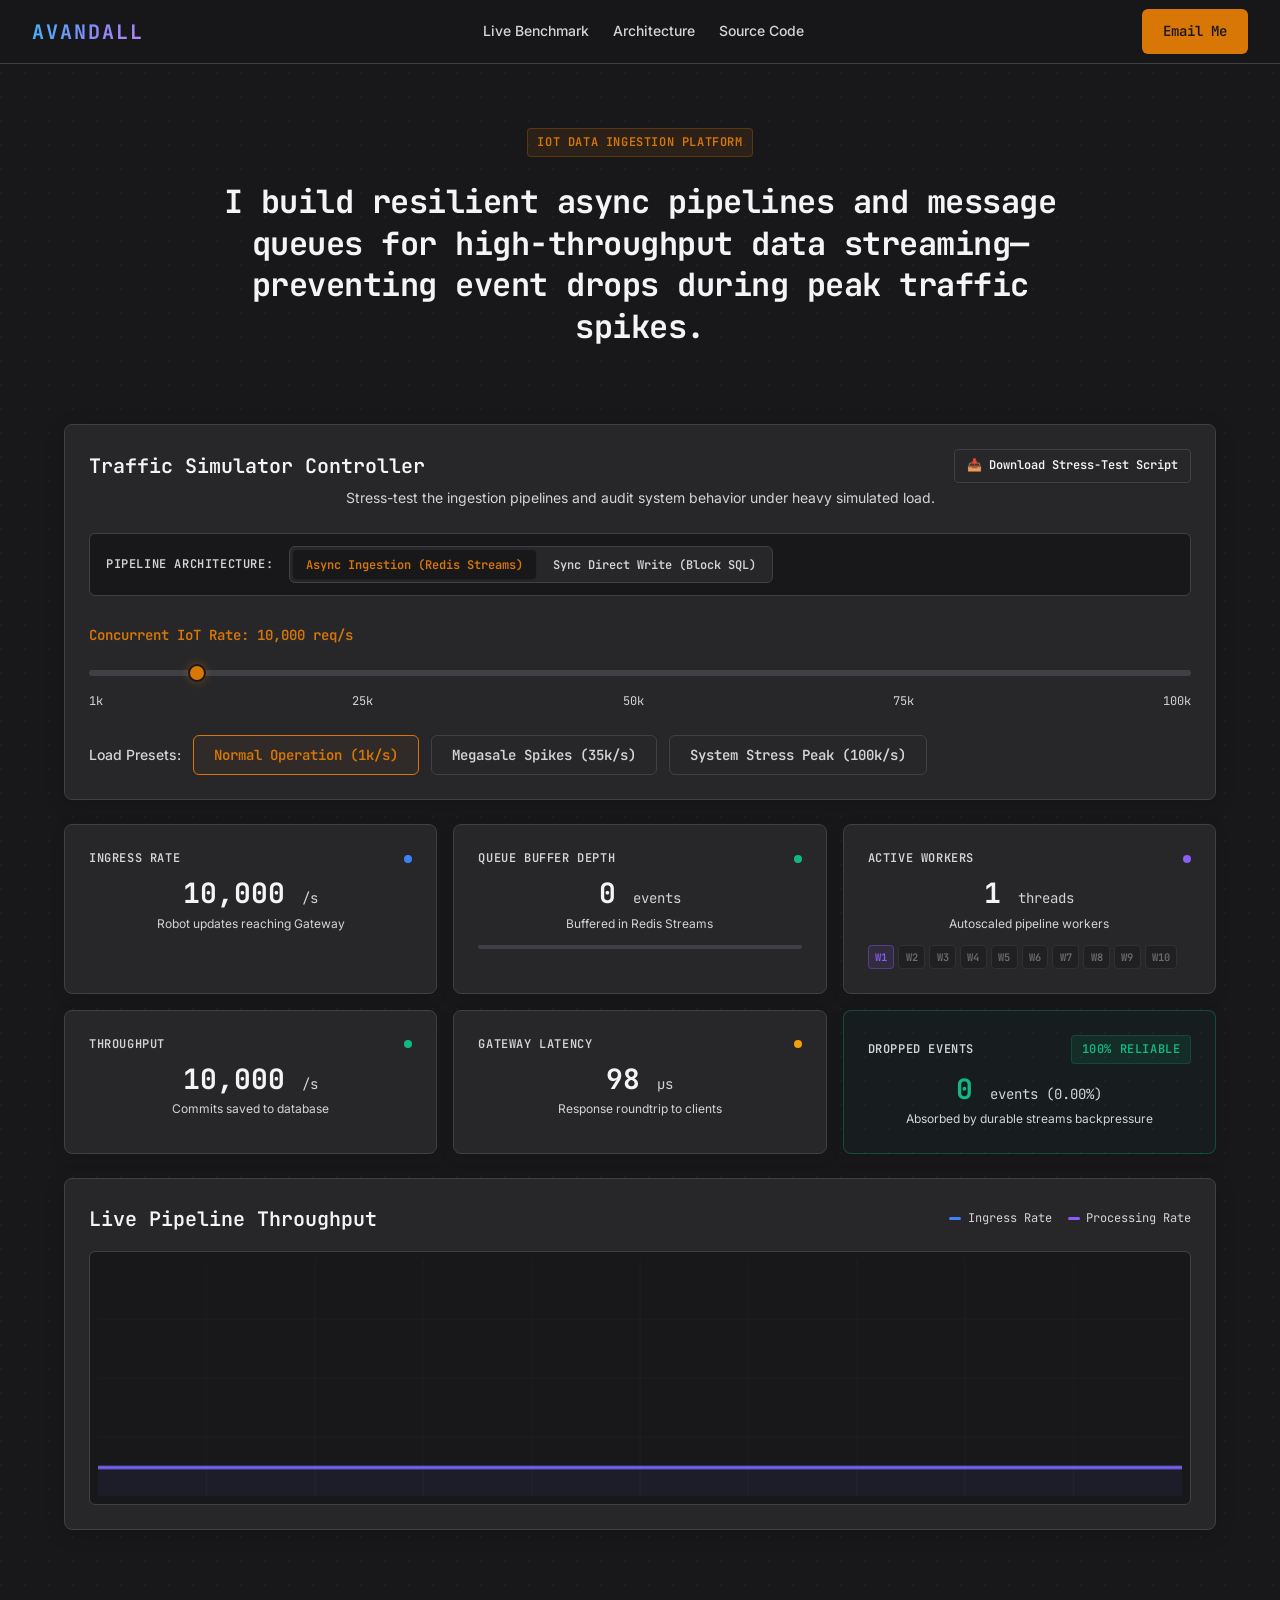
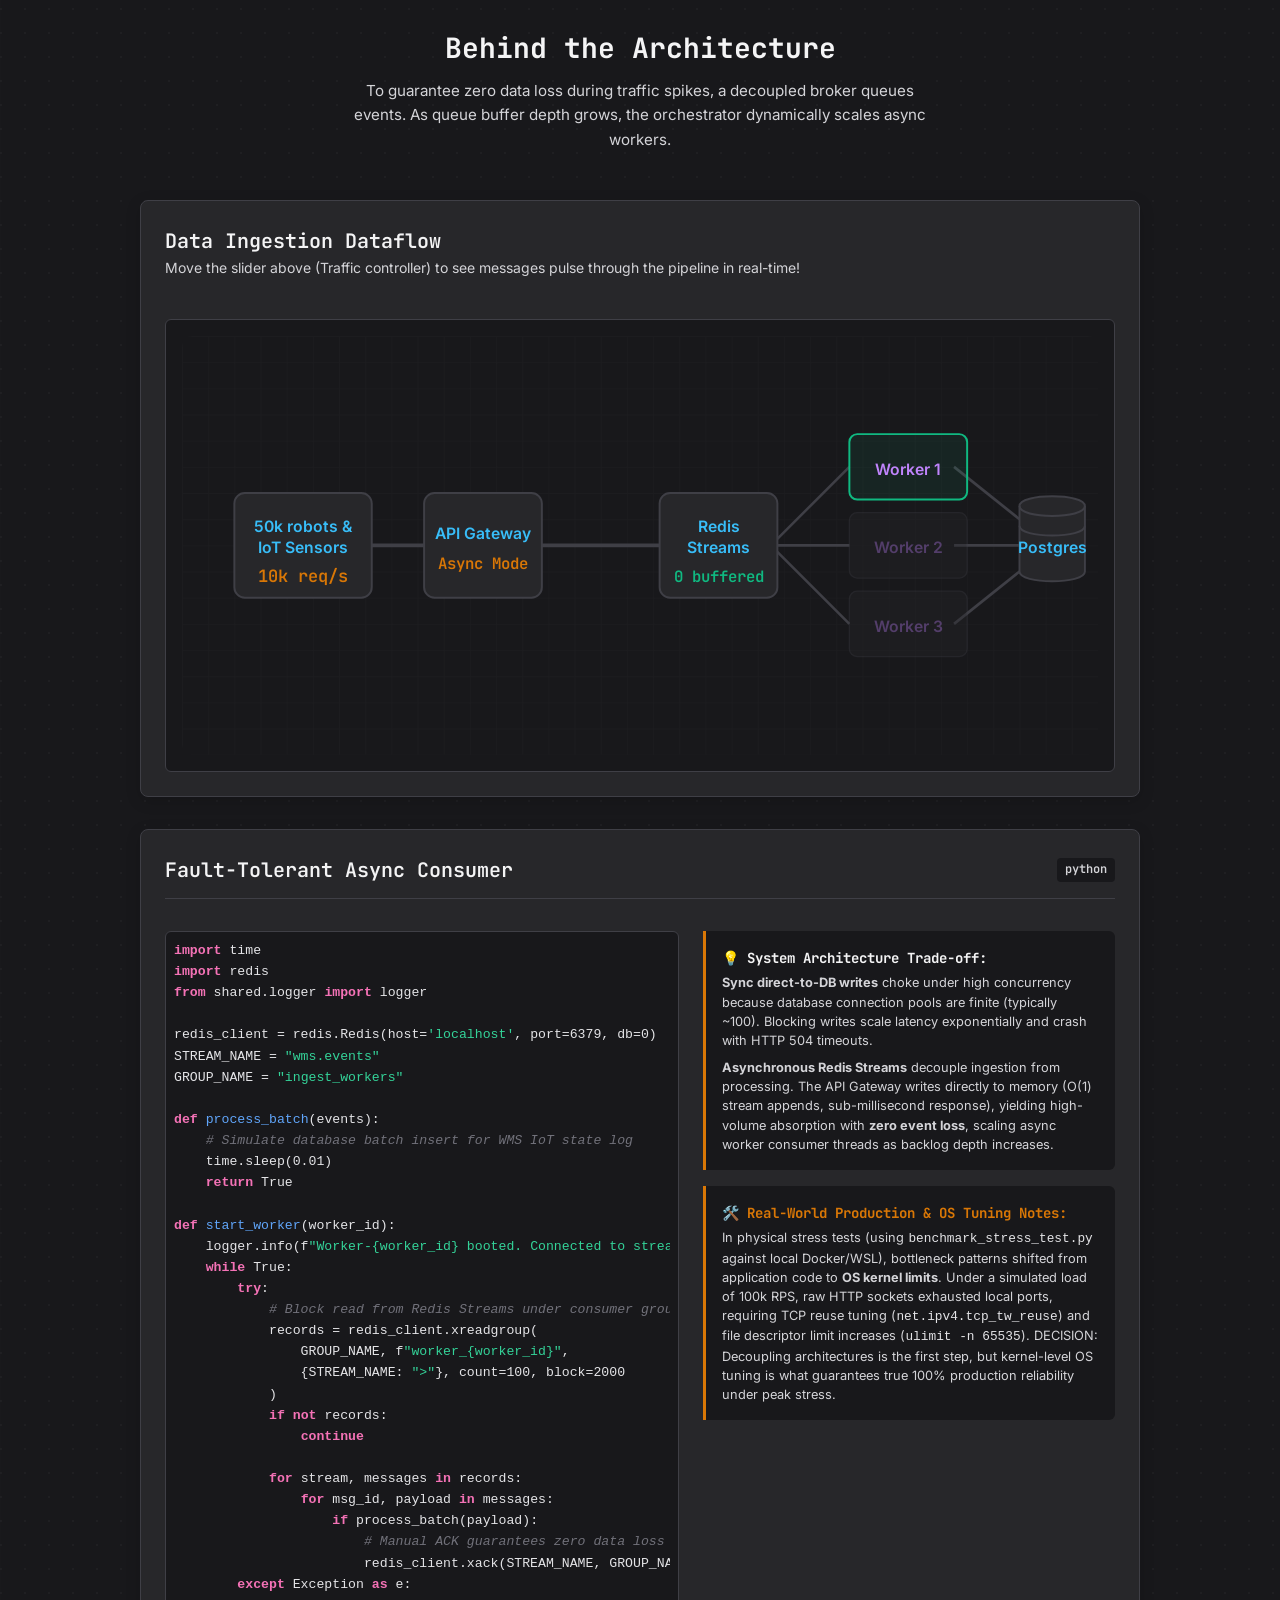
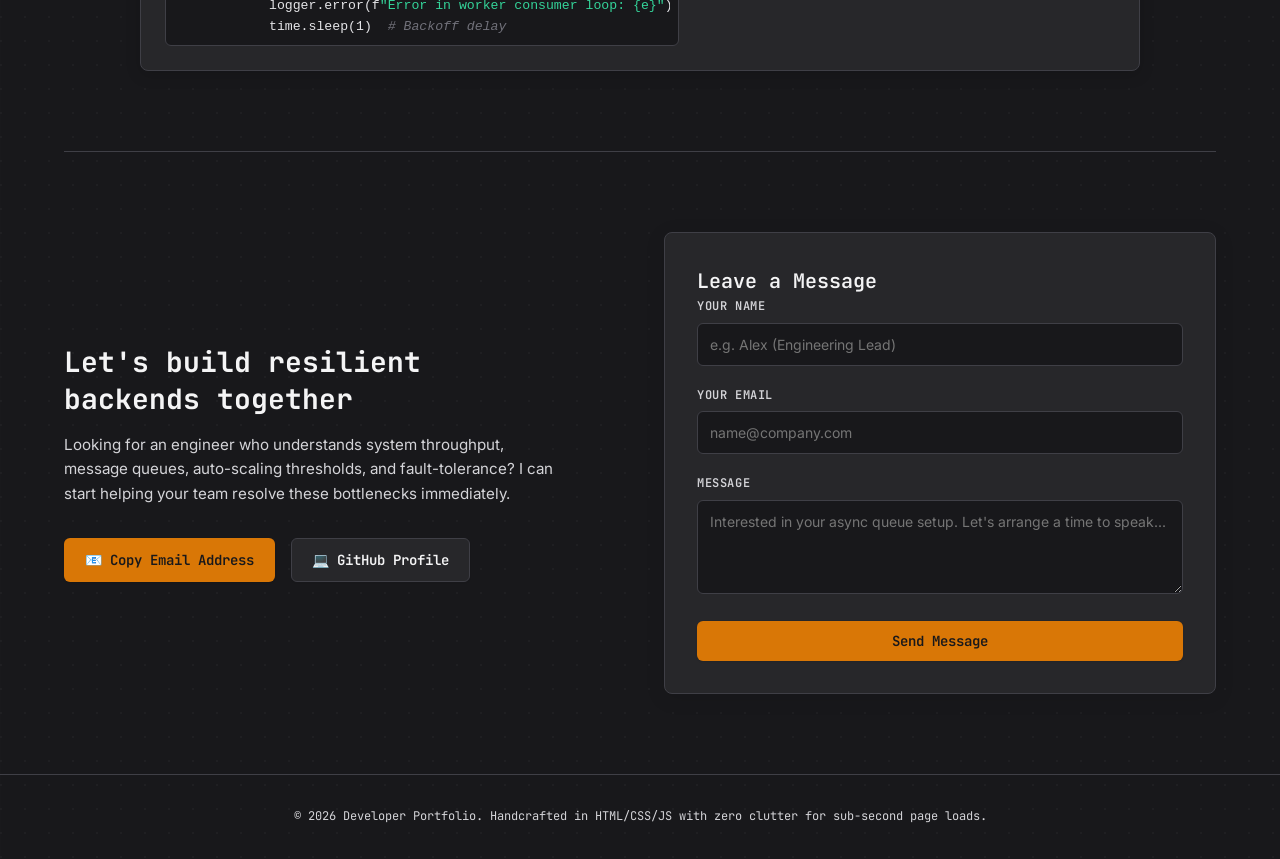
==== commit 90f9d8b4: "style(portfolio): make code block height equal to explanations and brighten secondary text for legib" ====
--- a/portfolio/index.html
+++ b/portfolio/index.html
@@ -39,11 +39,6 @@
                 <span class="badge badge-accent">IoT Data Ingestion Platform</span>
                 <h1 class="hero-title">I build resilient async pipelines and message queues for high-throughput data
                     streaming—preventing event drops during peak traffic spikes.</h1>
-                <p class="hero-subtitle">
-                    I am a backend developer specializing in asynchronous pipelines and message queues for
-                    high-throughput data streaming. I build these systems for Tech Leads at AI analytics companies who
-                    need to prevent event drops during traffic spikes.
-                </p>
             </div>
 
             <!-- Dashboard Wrapper -->
@@ -203,7 +198,8 @@
                 <!-- SVG Interactive Architecture Diagram -->
                 <div class="arch-card">
                     <h3 class="card-title">Data Ingestion Dataflow</h3>
-                    <p class="card-desc">Move the slider above to see messages pulse through the pipeline in real-time!
+                    <p class="card-desc">Move the slider above (Traffic controller) to see messages pulse through the
+                        pipeline in real-time!
                     </p>
 
                     <div class="svg-wrapper">
@@ -362,27 +358,37 @@
                             <div class="code-explain">
                                 <span class="explain-title">💡 System Architecture Trade-off:</span>
                                 <p class="explain-desc">
-                                    <strong>Sync direct-to-DB writes</strong> choke under high concurrency because database
-                                    connection pools are finite (typically ~100). Blocking writes scale latency exponentially
+                                    <strong>Sync direct-to-DB writes</strong> choke under high concurrency because
+                                    database
+                                    connection pools are finite (typically ~100). Blocking writes scale latency
+                                    exponentially
                                     and crash with HTTP 504 timeouts.
                                 </p>
                                 <p class="explain-desc" style="margin-top: 0.5rem;">
-                                    <strong>Asynchronous Redis Streams</strong> decouple ingestion from processing. The API
-                                    Gateway writes directly to memory (O(1) stream appends, sub-millisecond response), yielding
-                                    high-volume absorption with <strong>zero event loss</strong>, scaling async worker consumer
+                                    <strong>Asynchronous Redis Streams</strong> decouple ingestion from processing. The
+                                    API
+                                    Gateway writes directly to memory (O(1) stream appends, sub-millisecond response),
+                                    yielding
+                                    high-volume absorption with <strong>zero event loss</strong>, scaling async worker
+                                    consumer
                                     threads as backlog depth increases.
                                 </p>
                             </div>
                             <div class="code-explain" style="border-left-color: var(--color-amber-600);">
-                                <span class="explain-title" style="color: var(--text-accent);">🛠️ Real-World Production & OS
+                                <span class="explain-title" style="color: var(--text-accent);">🛠️ Real-World Production
+                                    & OS
                                     Tuning Notes:</span>
                                 <p class="explain-desc">
                                     In physical stress tests (using <code>benchmark_stress_test.py</code> against local
                                     Docker/WSL), bottleneck patterns shifted from application code to <strong>OS kernel
-                                        limits</strong>. Under a simulated load of 100k RPS, raw HTTP sockets exhausted local
-                                    ports, requiring TCP reuse tuning (<code>net.ipv4.tcp_tw_reuse</code>) and file descriptor
-                                    limit increases (<code>ulimit -n 65535</code>). DECISION: Decoupling architectures is the
-                                    first step, but kernel-level OS tuning is what guarantees true 100% production reliability
+                                        limits</strong>. Under a simulated load of 100k RPS, raw HTTP sockets exhausted
+                                    local
+                                    ports, requiring TCP reuse tuning (<code>net.ipv4.tcp_tw_reuse</code>) and file
+                                    descriptor
+                                    limit increases (<code>ulimit -n 65535</code>). DECISION: Decoupling architectures
+                                    is the
+                                    first step, but kernel-level OS tuning is what guarantees true 100% production
+                                    reliability
                                     under peak stress.
                                 </p>
                             </div>
--- a/portfolio/styles.css
+++ b/portfolio/styles.css
@@ -8,7 +8,7 @@
     --border-card: #3F3F46; /* Zinc 700 */
     
     --text-primary: #F4F4F5; /* Zinc 100 */
-    --text-secondary: #A1A1AA; /* Zinc 400 */
+    --text-secondary: #D4D4D8; /* Zinc 300 */
     --text-accent: #D97706; /* Amber 600 - Claude Terracotta */
     
     --color-amber-500: #F59E0B;
@@ -749,10 +749,14 @@
     background: #18181B;
     border: 1px solid var(--border-card);
     border-radius: 6px;
-    max-height: 380px;
+    height: 100%;
+    min-height: 0;
+    display: flex;
+    flex-direction: column;
+}
+.code-body-wrapper pre {
+    flex: 1;
     overflow-y: auto;
-}
-pre {
     margin: 0;
 }
 code {
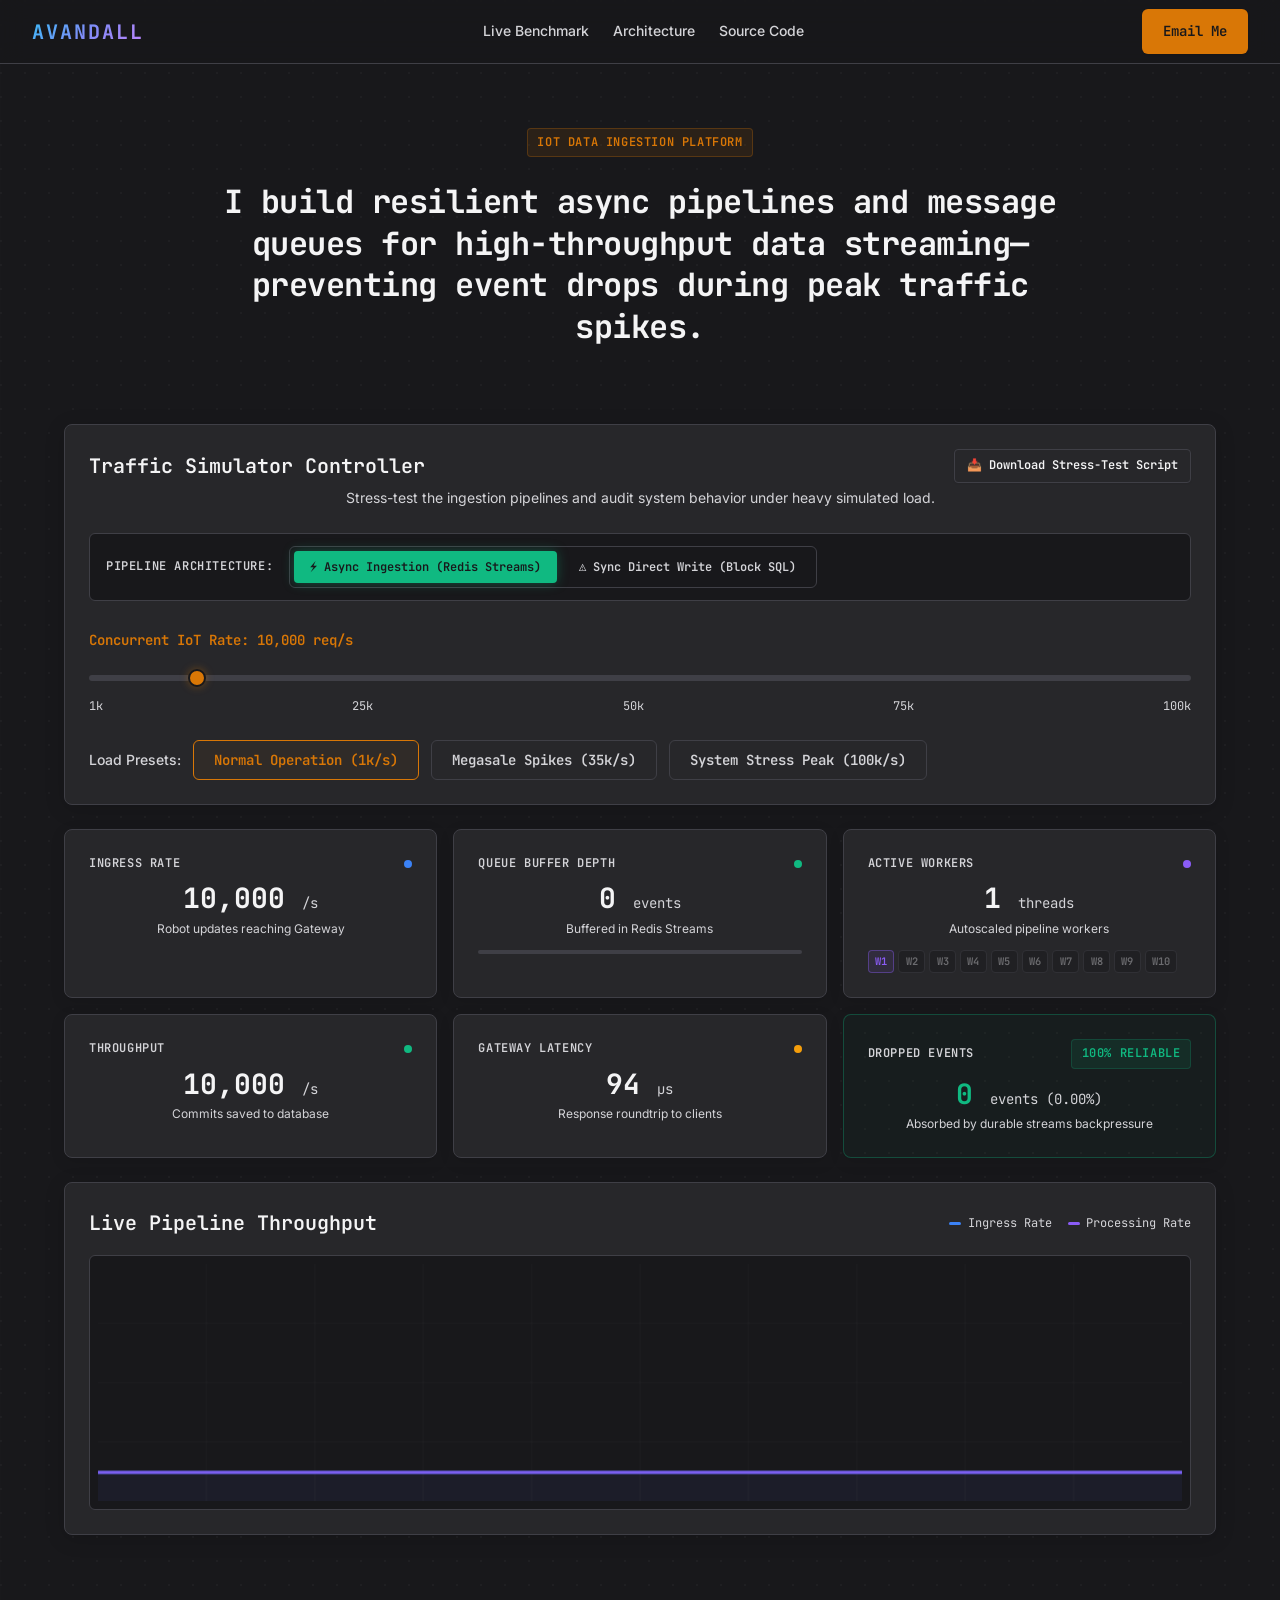
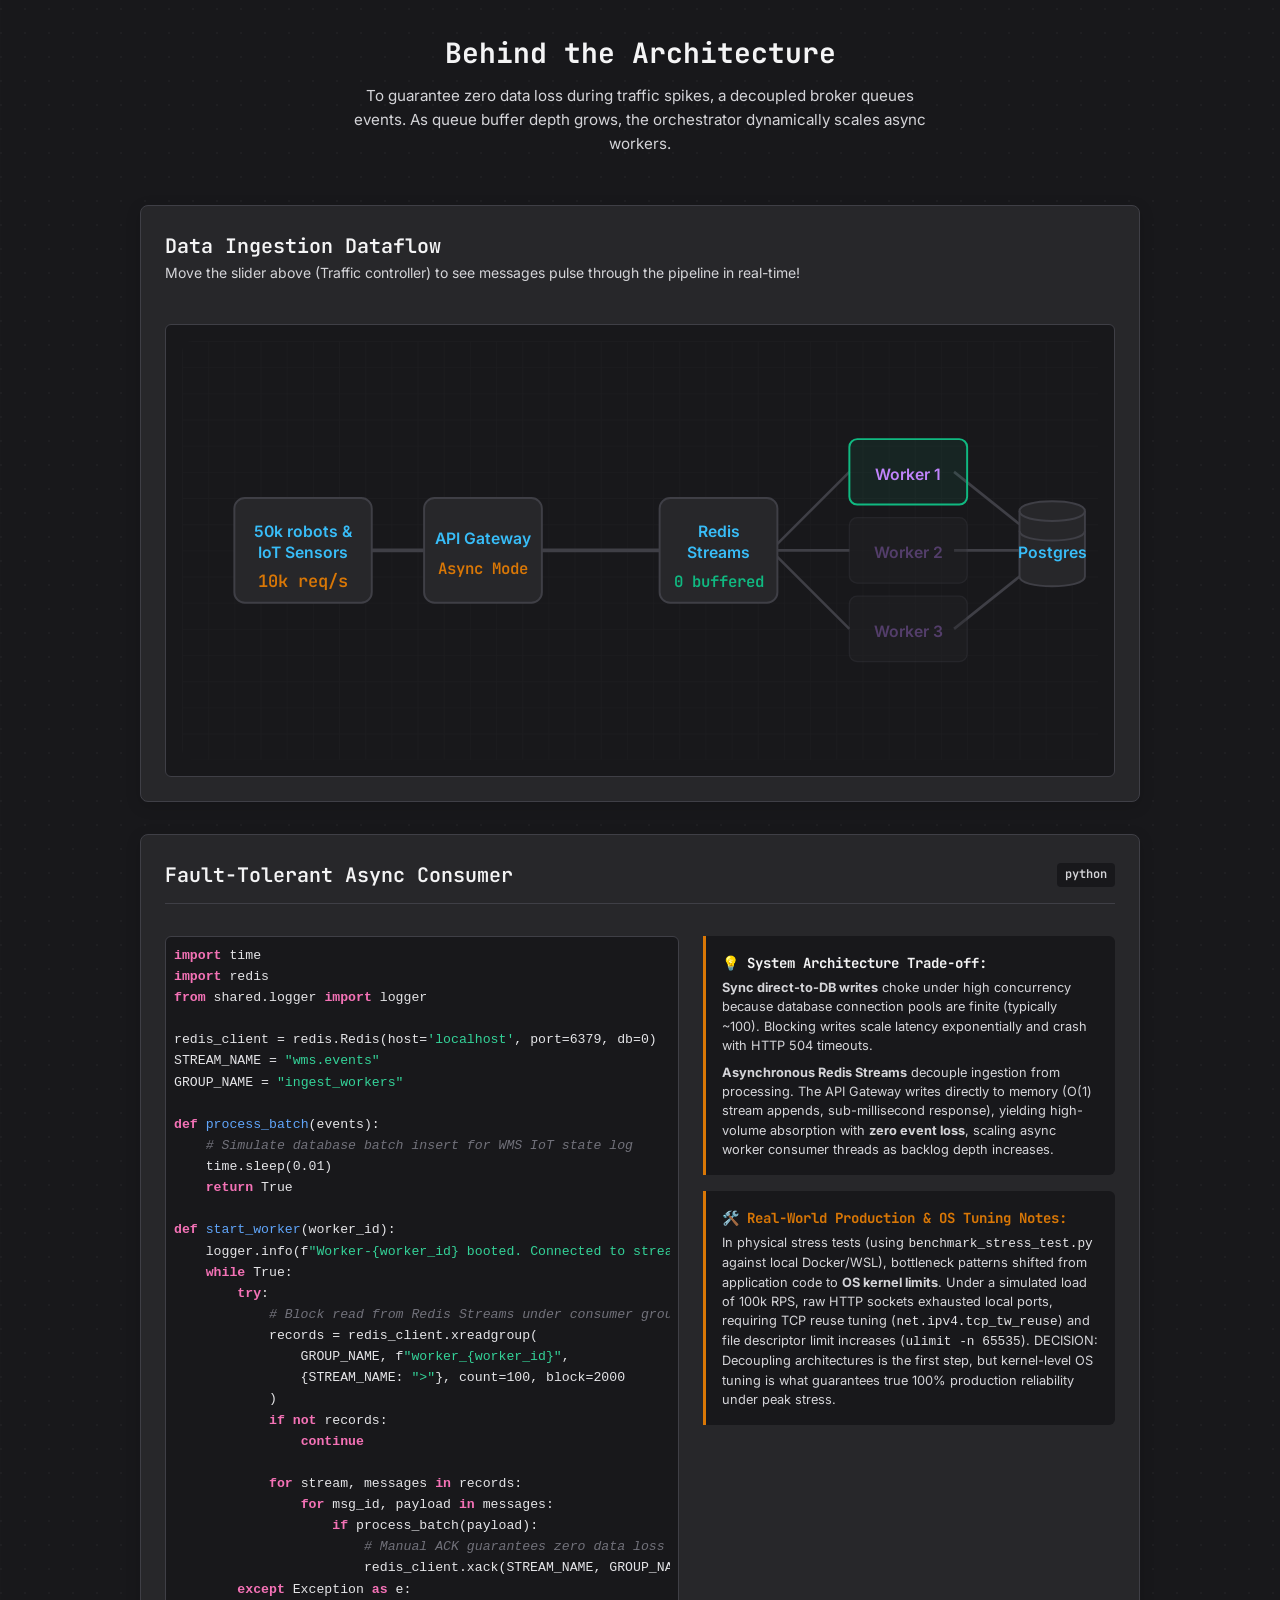
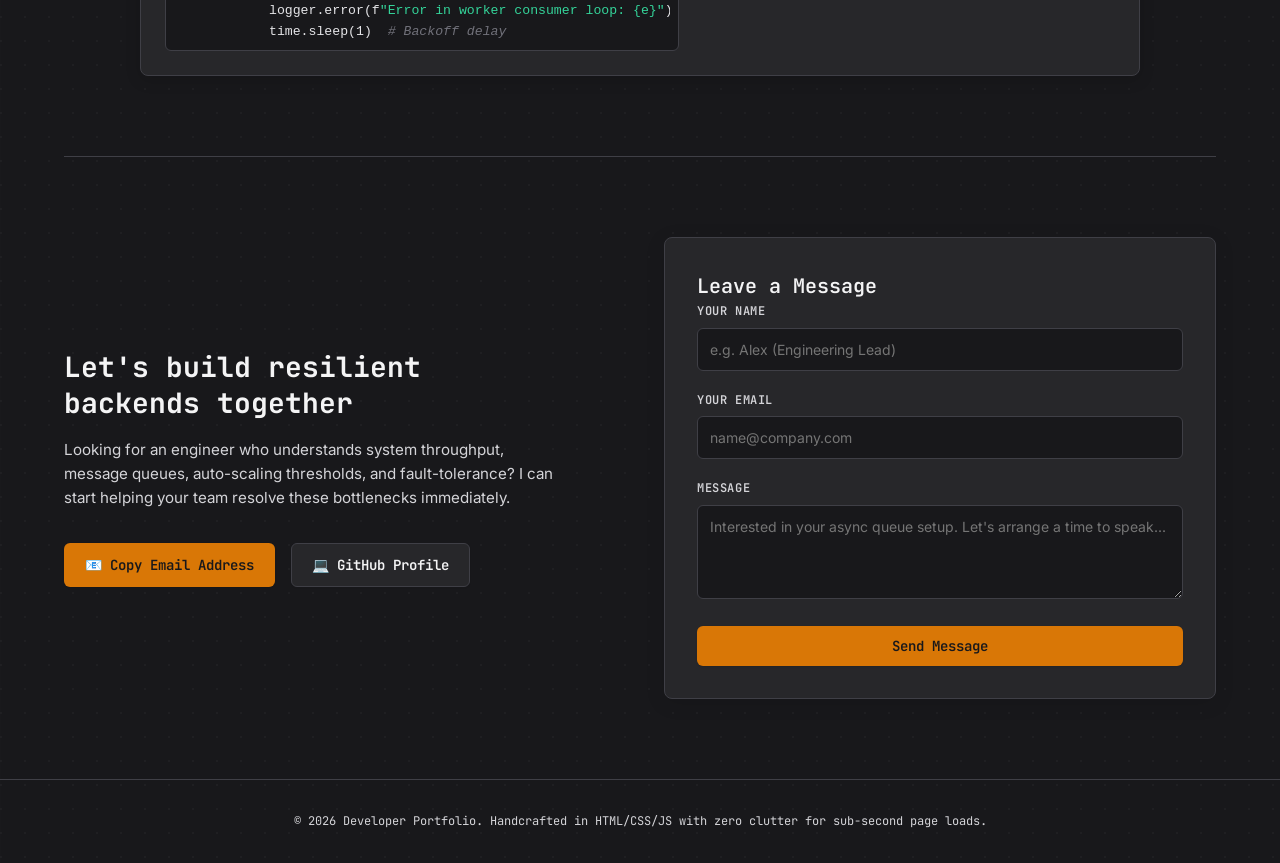
==== commit 23ce683a: "style(portfolio): add warning/lightning icons to mode toggles and design glowing active/hover states" ====
--- a/portfolio/index.html
+++ b/portfolio/index.html
@@ -62,10 +62,10 @@
                         <div class="toggle-group">
                             <button type="button" class="btn btn-toggle active" id="btn-mode-async"
                                 onclick="toggleMode(true)">
-                                Async Ingestion (Redis Streams)
+                                ⚡ Async Ingestion (Redis Streams)
                             </button>
                             <button type="button" class="btn btn-toggle" id="btn-mode-sync" onclick="toggleMode(false)">
-                                Sync Direct Write (Block SQL)
+                                ⚠️ Sync Direct Write (Block SQL)
                             </button>
                         </div>
                     </div>
--- a/portfolio/styles.css
+++ b/portfolio/styles.css
@@ -328,9 +328,9 @@
 }
 .toggle-group {
     display: flex;
-    gap: 0.25rem;
-    background: #27272A;
-    padding: 0.2rem;
+    gap: 0.35rem;
+    background: #18181B;
+    padding: 0.25rem;
     border-radius: 6px;
     border: 1px solid var(--border-card);
 }
@@ -338,24 +338,27 @@
     background: transparent;
     border: none;
     color: var(--text-secondary);
-    padding: 0.4rem 0.8rem;
+    padding: 0.5rem 1rem;
     font-family: var(--font-mono);
     font-size: 0.75rem;
     font-weight: 600;
     border-radius: 4px;
     cursor: pointer;
-    transition: all 0.2s;
+    transition: all 0.25s cubic-bezier(0.4, 0, 0.2, 1);
 }
 .btn-toggle:hover {
     color: var(--text-primary);
-}
-.btn-toggle.active {
-    background: #18181B;
-    color: var(--text-accent);
-    box-shadow: 0 1px 2px rgba(0, 0, 0, 0.2);
+    background: rgba(255, 255, 255, 0.03);
+}
+#btn-mode-async.active {
+    background-color: var(--color-emerald-500);
+    color: #18181B;
+    box-shadow: 0 0 12px rgba(16, 185, 129, 0.35);
 }
 #btn-mode-sync.active {
-    color: var(--color-red-500);
+    background-color: var(--color-red-500);
+    color: #18181B;
+    box-shadow: 0 0 12px rgba(239, 68, 68, 0.35);
 }
 
 /* CONTROL CARD (SLIDER & PRESETS) */
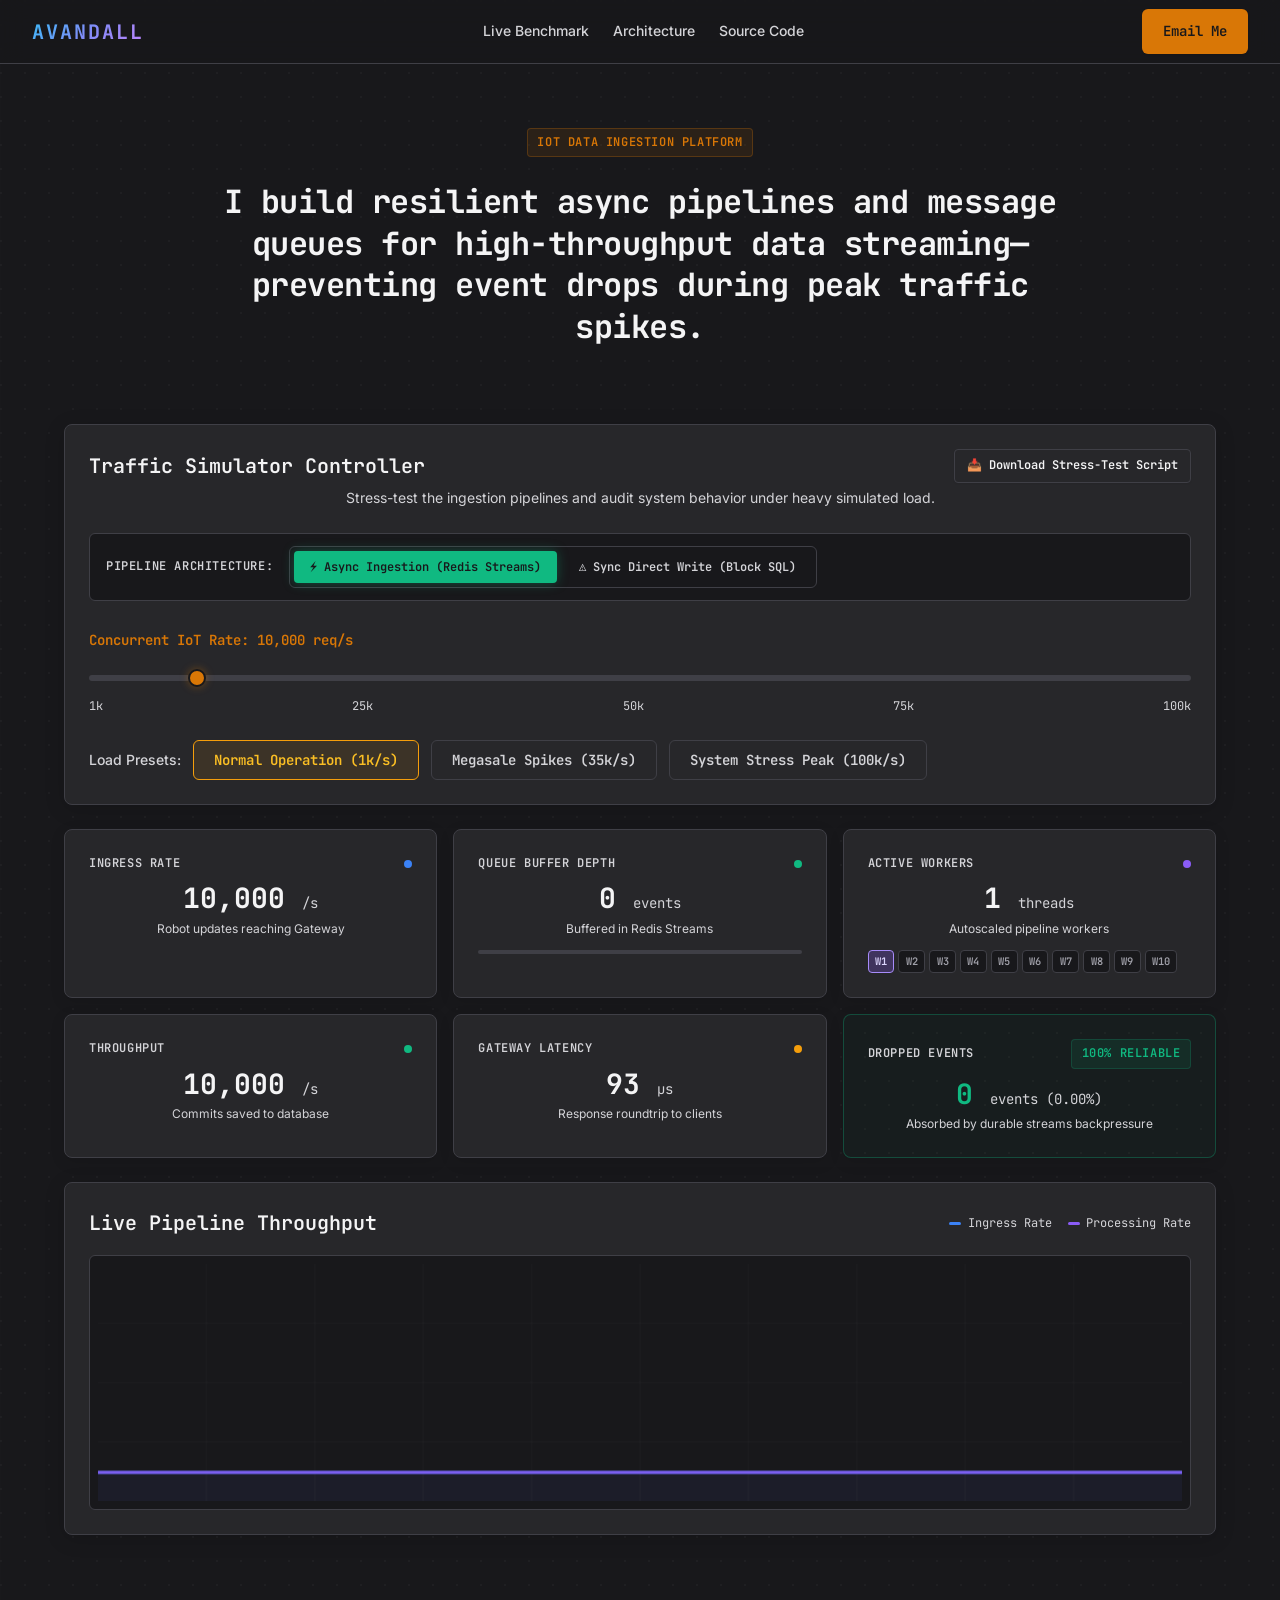
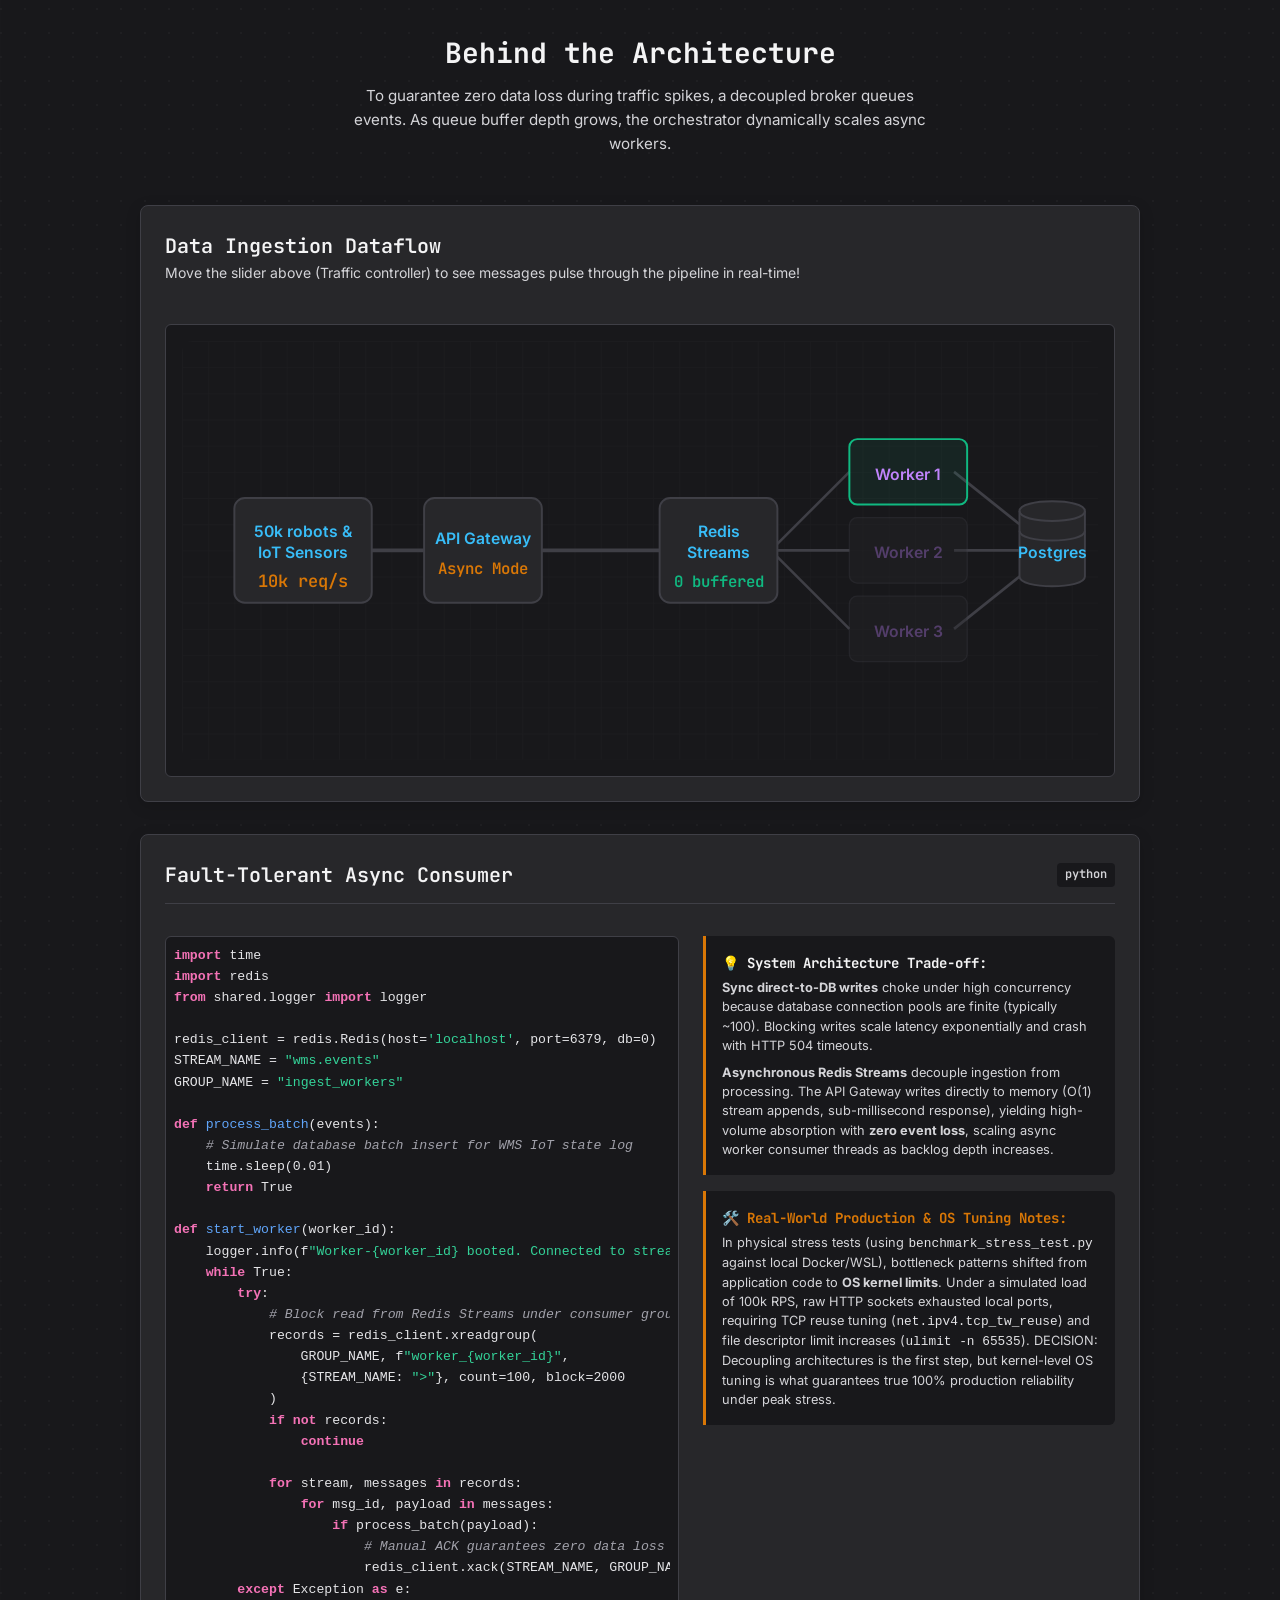
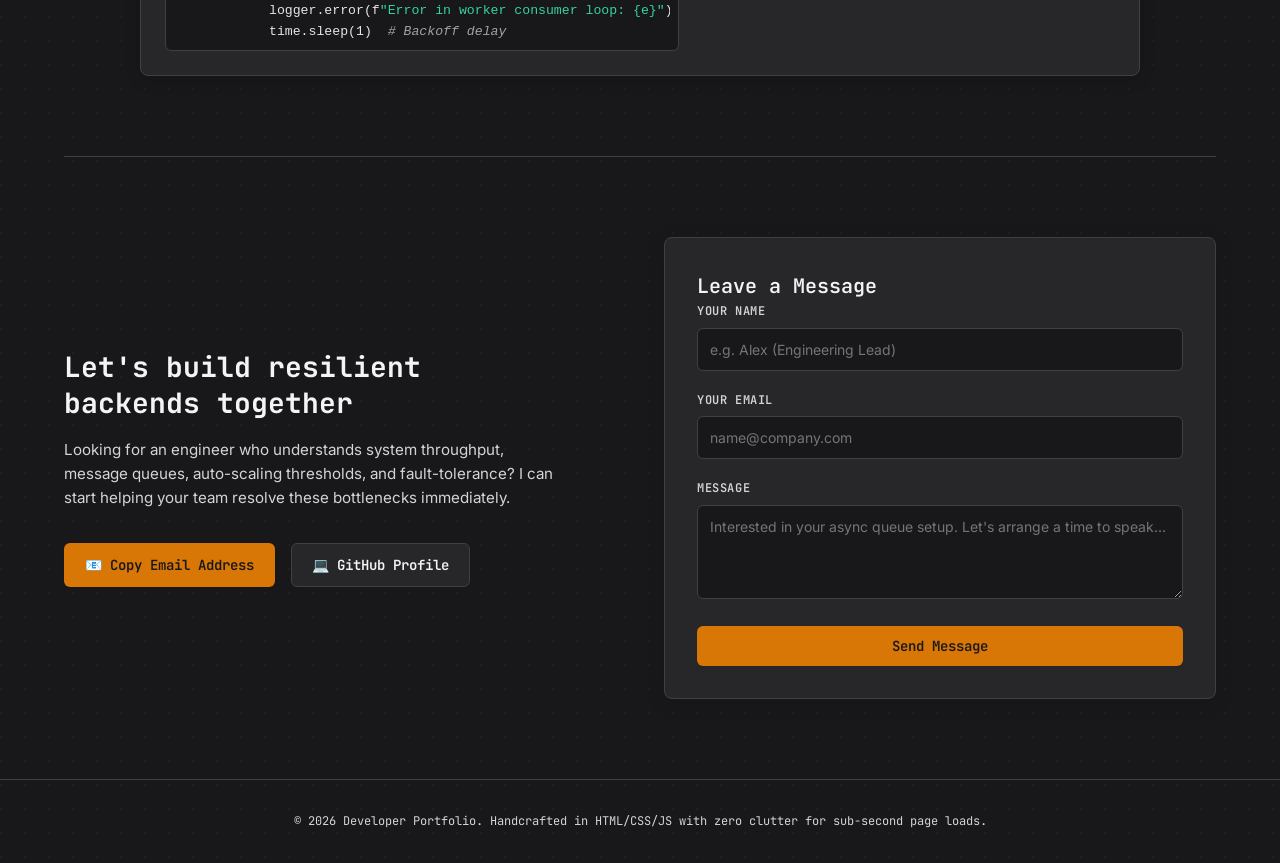
==== commit 9ff47c0f: "feat(portfolio): update benchmark stress test & frontend assets" ====
--- a/portfolio/index.html
+++ b/portfolio/index.html
@@ -7,12 +7,19 @@
     <title>High-Throughput Async Ingestion Engine | Portfolio</title>
     <meta name="description"
         content="A live performance benchmark comparing Synchronous and Asynchronous ingestion pipelines. Built to prove system efficiency and zero data loss architecture under peak load.">
-    <!-- Google Fonts: Inter & JetBrains Mono -->
+    <meta name="theme-color" content="#18181B">
+    <link rel="icon" type="image/svg+xml" href="data:image/svg+xml,<svg xmlns='http://www.w3.org/2000/svg' viewBox='0 0 100 100'><text y='.9em' font-size='90'>⚡</text></svg>">
+    <link rel="canonical" href="https://avandall.github.io/WMS_Ecosystem/">
+    <!-- Google Fonts: Inter & JetBrains Mono (Non-blocking async load) -->
     <link rel="preconnect" href="https://fonts.googleapis.com">
     <link rel="preconnect" href="https://fonts.gstatic.com" crossorigin>
-    <link
+    <link rel="preload" as="style"
         href="https://fonts.googleapis.com/css2?family=Inter:wght@400;500;600&family=JetBrains+Mono:ital,wght@0,400;0,600;0,700;1,400&display=swap"
-        rel="stylesheet">
+        onload="this.onload=null;this.rel='stylesheet'">
+    <noscript>
+        <link rel="stylesheet"
+            href="https://fonts.googleapis.com/css2?family=Inter:wght@400;500;600&family=JetBrains+Mono:ital,wght@0,400;0,600;0,700;1,400&display=swap">
+    </noscript>
     <link rel="stylesheet" href="styles.css">
 </head>
 
@@ -39,6 +46,7 @@
                 <span class="badge badge-accent">IoT Data Ingestion Platform</span>
                 <h1 class="hero-title">I build resilient async pipelines and message queues for high-throughput data
                     streaming—preventing event drops during peak traffic spikes.</h1>
+                <h2 class="sr-only">Interactive Pipeline Simulator & Real-Time Telemetry</h2>
             </div>
 
             <!-- Dashboard Wrapper -->
@@ -72,11 +80,12 @@
 
                     <div class="slider-container">
                         <div class="slider-labels">
-                            <span class="slider-val-label">Concurrent IoT Rate: <span
-                                    id="current-load-text">10,000</span> req/s</span>
+                            <label for="load-slider" class="slider-val-label">Concurrent IoT Rate: <span
+                                    id="current-load-text">10,000</span> req/s</label>
                         </div>
                         <input type="range" id="load-slider" min="1000" max="100000" step="1000" value="10000"
-                            class="custom-slider">
+                            class="custom-slider" aria-label="Concurrent IoT Rate (requests per second)"
+                            aria-valuemin="1000" aria-valuemax="100000" aria-valuenow="10000">
                         <div class="slider-ticks">
                             <span>1k</span>
                             <span>25k</span>
@@ -452,7 +461,7 @@
     </footer>
 
     <div id="toast-message" class="toast-message style-hidden"></div>
-    <script src="script.js"></script>
+    <script defer src="script.js"></script>
 </body>
 
 </html>
--- a/portfolio/styles.css
+++ b/portfolio/styles.css
@@ -166,15 +166,28 @@
     transform: translateY(-1px);
 }
 
+/* Accessibility Screen Reader Only Utility */
+.sr-only {
+    position: absolute;
+    width: 1px;
+    height: 1px;
+    padding: 0;
+    margin: -1px;
+    overflow: hidden;
+    clip: rect(0, 0, 0, 0);
+    white-space: nowrap;
+    border: 0;
+}
+
 .btn-outline {
     background: transparent;
     border: 1px solid #3F3F46;
     color: var(--text-secondary);
 }
 .btn-outline:hover, .btn-outline.active {
-    border-color: var(--color-amber-600);
-    color: var(--color-amber-600);
-    background: rgba(217, 119, 6, 0.05);
+    border-color: #F59E0B;
+    color: #FBBF24;
+    background: rgba(245, 158, 11, 0.1);
 }
 .btn-full {
     width: 100%;
@@ -569,18 +582,18 @@
     font-size: 0.65rem;
     font-weight: 600;
     background: #18181B;
-    border: 1px solid var(--border-card);
-    color: var(--text-secondary);
+    border: 1px solid #3F3F46;
+    color: #A1A1AA;
     padding: 0.15rem 0.4rem;
     border-radius: 4px;
     font-family: var(--font-mono);
     transition: all 0.2s;
-    opacity: 0.4;
+    opacity: 1;
 }
 .worker-chip.active {
-    background: rgba(139, 92, 246, 0.1);
-    border-color: rgba(139, 92, 246, 0.4);
-    color: var(--color-purple-500);
+    background: rgba(139, 92, 246, 0.25);
+    border-color: #A78BFA;
+    color: #DDD6FE;
     opacity: 1;
 }
 
@@ -769,7 +782,7 @@
 /* Code highlight tokens (dark theme) */
 .keyword { color: #F472B6; font-weight: 600; } /* Light Pink */
 .string { color: #34D399; }                   /* Bright Emerald */
-.comment { color: #71717A; font-style: italic; } /* Zinc Muted */
+.comment { color: #A1A1AA; font-style: italic; } /* Zinc Light (WCAG AA Compliant > 6.5:1) */
 .function { color: #60A5FA; }                 /* Light Blue */
 
 .code-explain {
